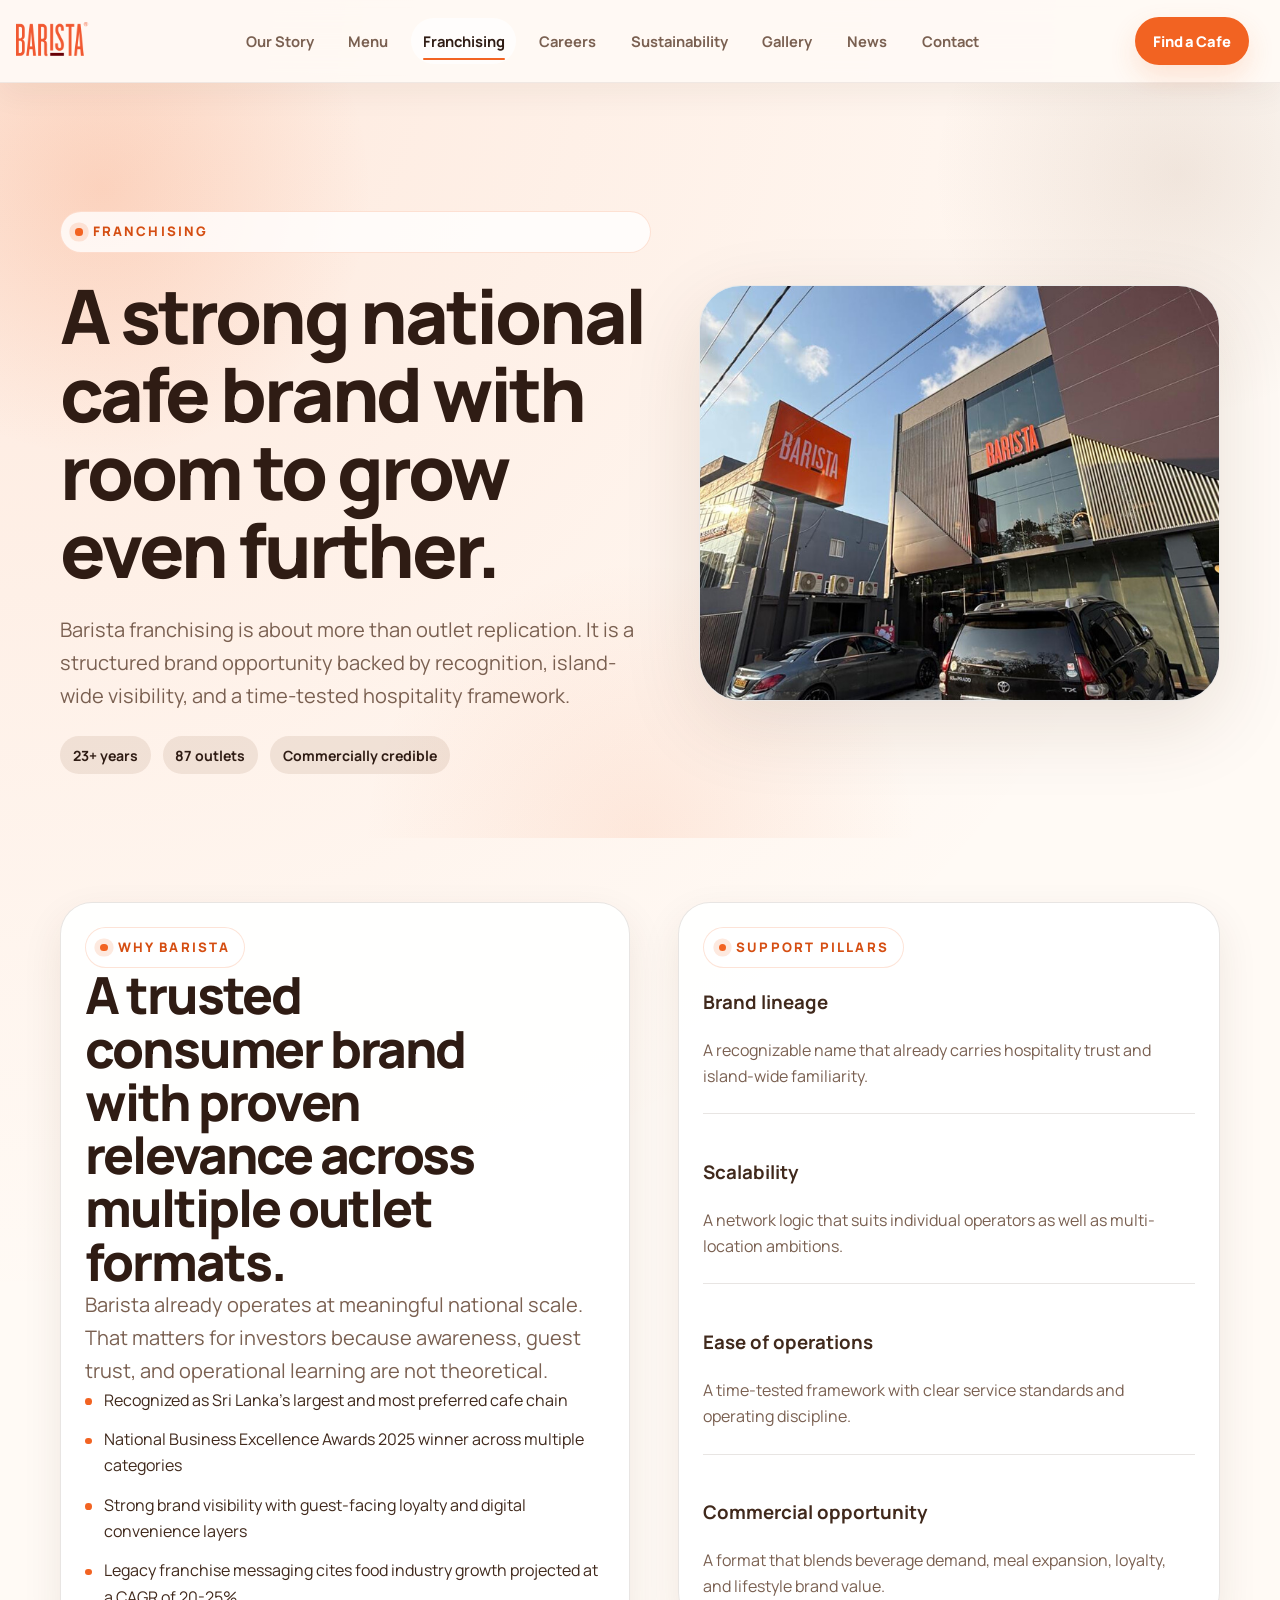
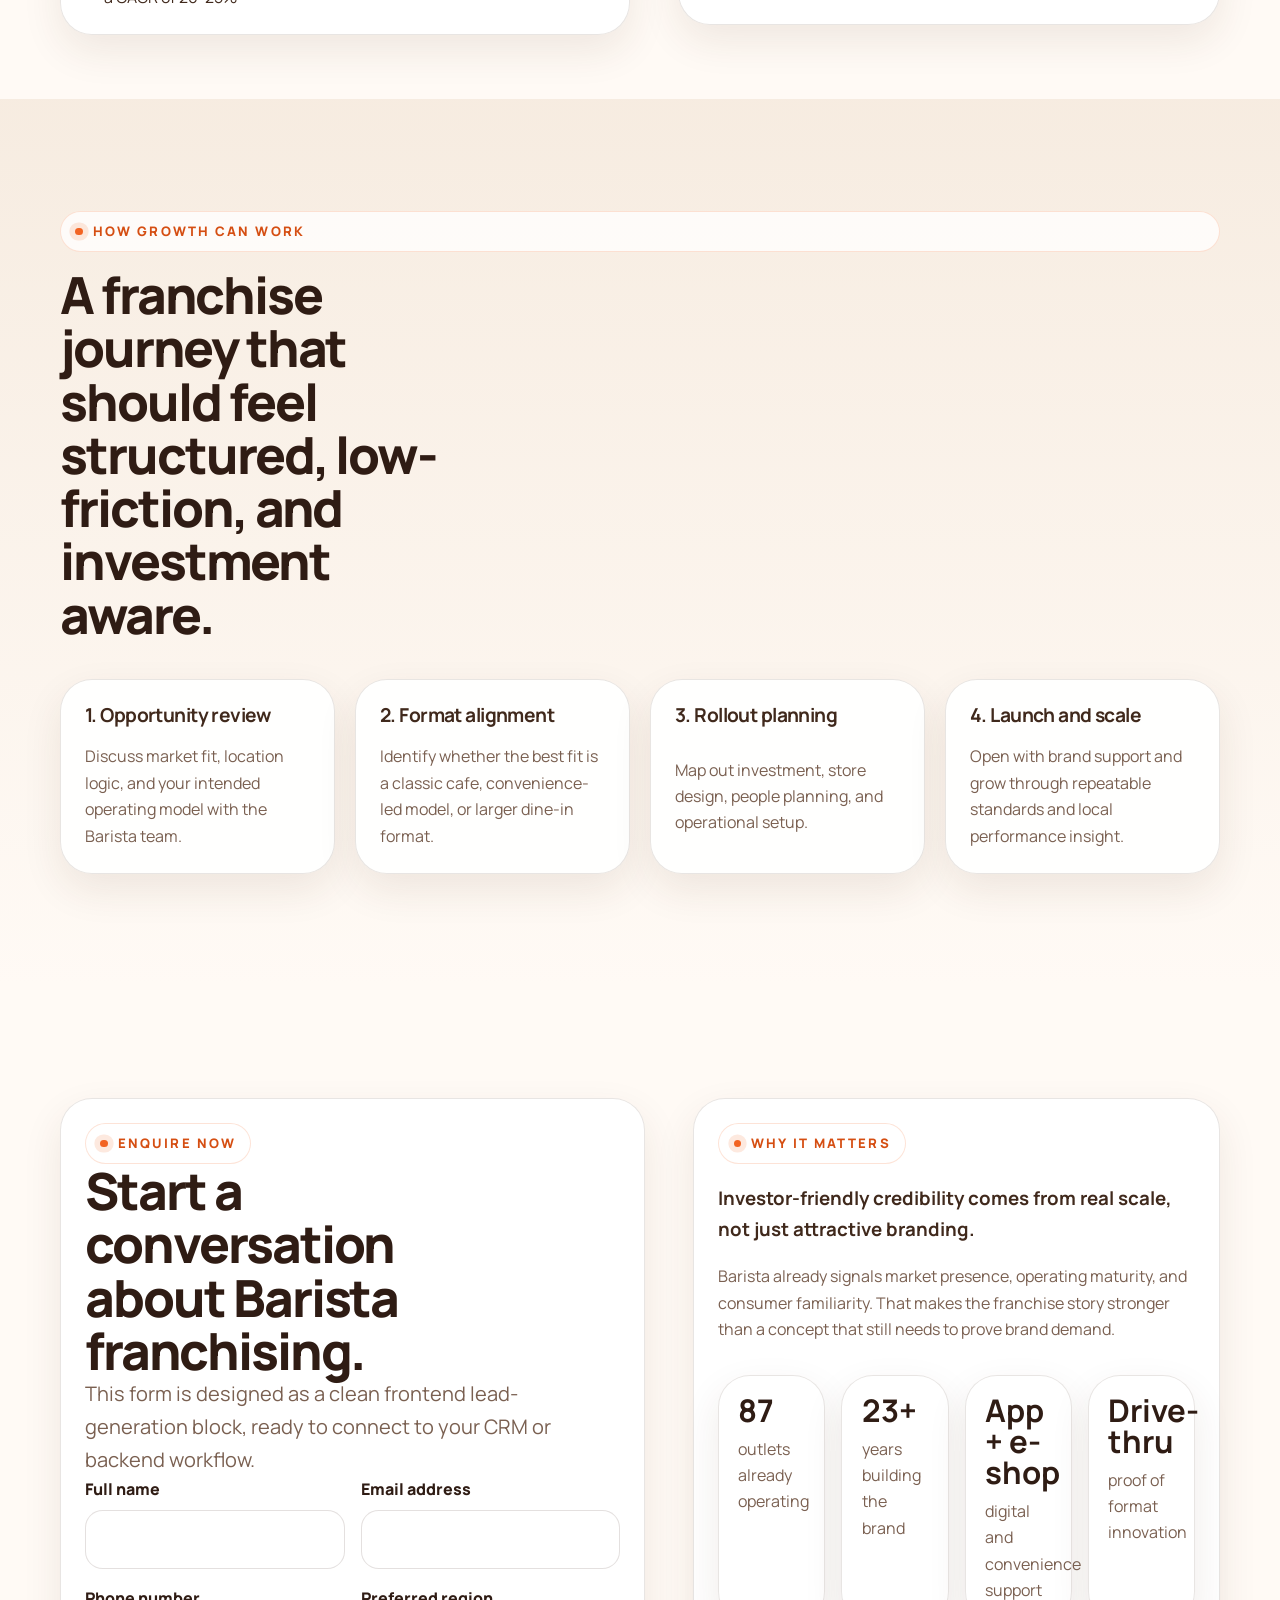
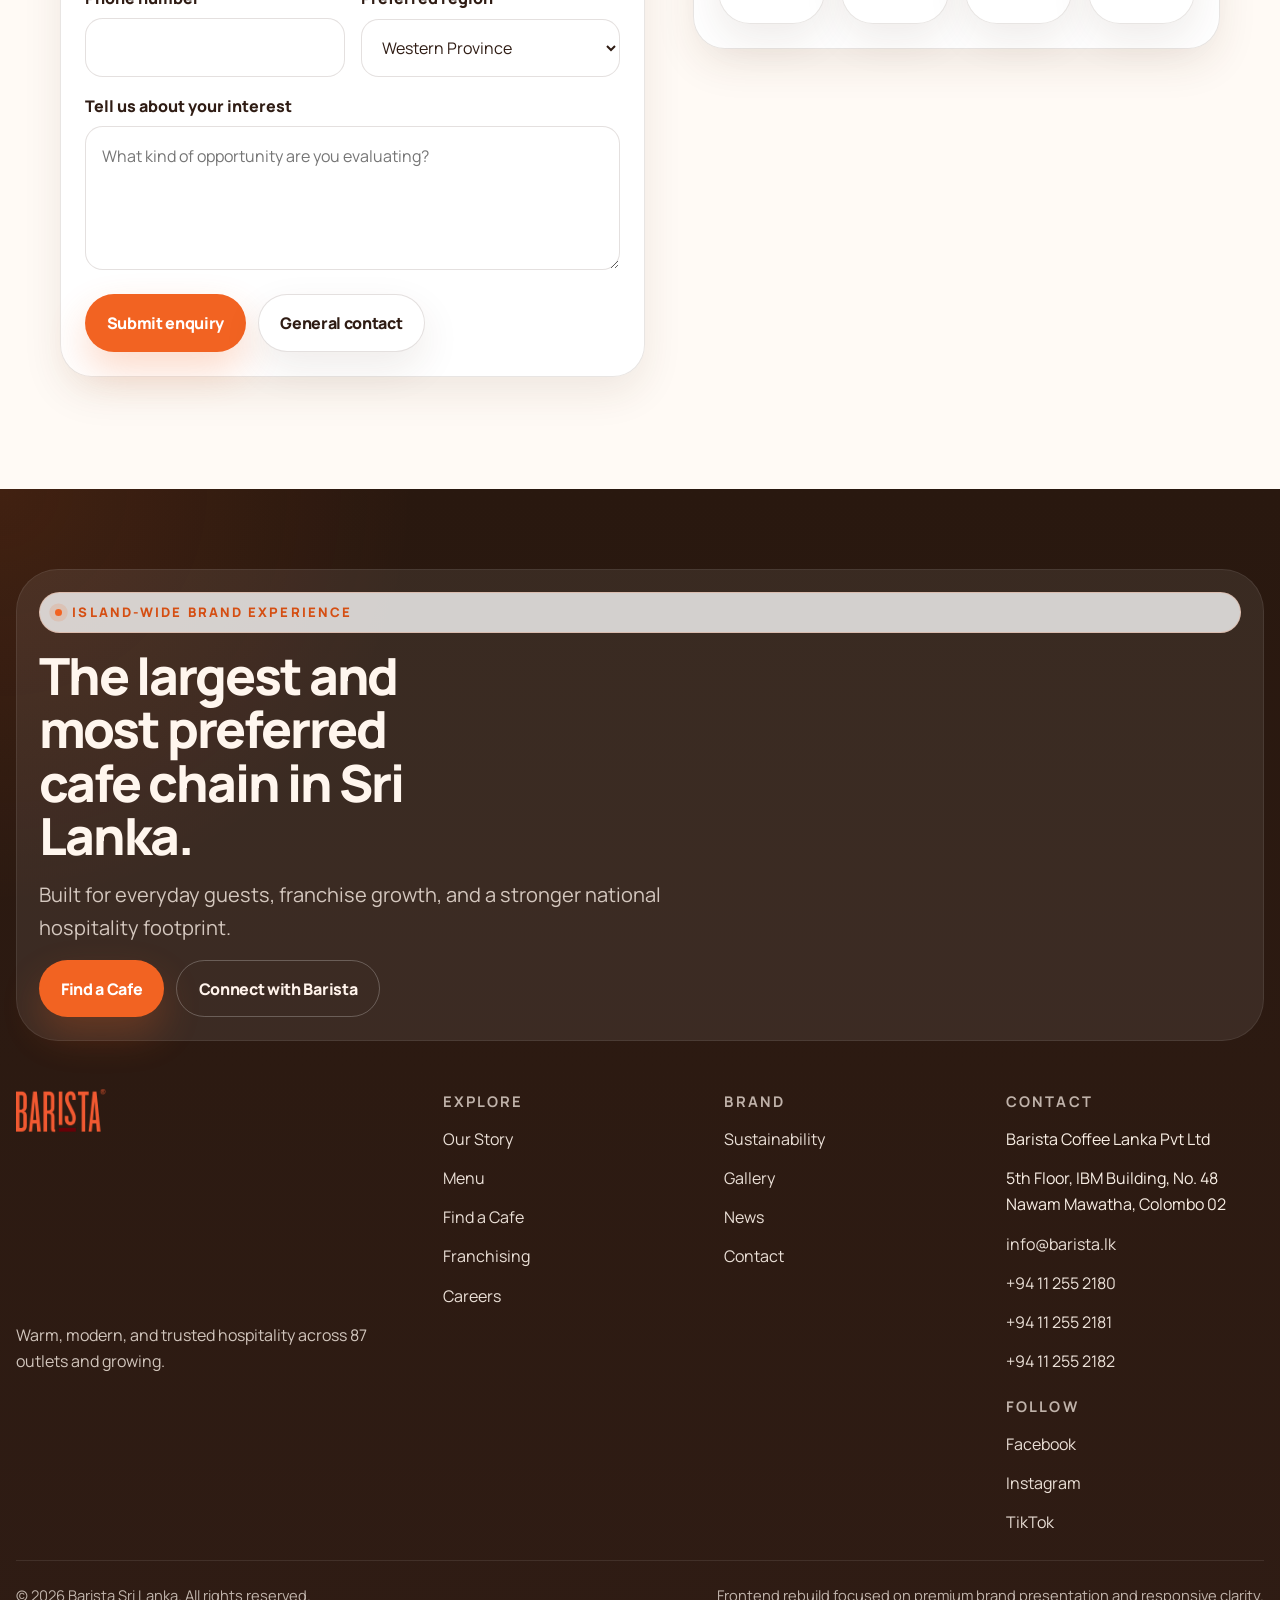
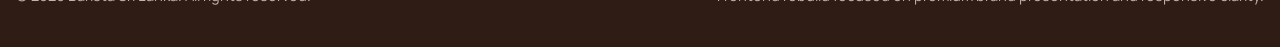
==== franchising.html @ 9b000ccd "Add rebuilt Barista site" ====
<!DOCTYPE html>
<html lang="en">
<head>
  <meta charset="UTF-8">
  <meta name="viewport" content="width=device-width, initial-scale=1.0">
  <title>Franchising | Barista Sri Lanka</title>
  <meta
    name="description"
    content="Explore Barista Sri Lanka franchising opportunities, including brand strength, scalability, operational support, and inquiry pathways."
  >
  <link rel="icon" href="assets/img/favicon.ico">
  <link rel="preconnect" href="https://fonts.googleapis.com">
  <link rel="preconnect" href="https://fonts.gstatic.com" crossorigin>
  <link
    href="https://fonts.googleapis.com/css2?family=Fraunces:wght@600;700&family=Manrope:wght@400;500;600;700;800&display=swap"
    rel="stylesheet"
  >
  <link rel="stylesheet" href="styles/main.css">
  <script src="scripts/main.js" defer></script>
</head>
<body class="page page--franchising">
  <site-header data-page="franchising"></site-header>

  <main>
    <section class="page-hero">
      <div class="container page-hero-grid">
        <div class="stack" data-reveal>
          <span class="eyebrow">Franchising</span>
          <h1 class="page-title">A strong national cafe brand with room to grow even further.</h1>
          <p class="lead page-summary">
            Barista franchising is about more than outlet replication. It is a structured brand opportunity backed by
            recognition, island-wide visibility, and a time-tested hospitality framework.
          </p>
          <div class="pill-row">
            <span class="tag">23+ years</span>
            <span class="tag">87 outlets</span>
            <span class="tag">Commercially credible</span>
          </div>
        </div>

        <div class="image-frame page-hero-art" data-reveal>
          <img src="assets/img/maharagama-dinner-1.jpg" alt="Barista Maharagama Diner exterior">
        </div>
      </div>
    </section>

    <section class="section section--tight">
      <div class="container franchise-hero-grid">
        <article class="card" data-reveal>
          <span class="eyebrow">Why Barista</span>
          <h2 class="section-title">A trusted consumer brand with proven relevance across multiple outlet formats.</h2>
          <p class="lead">
            Barista already operates at meaningful national scale. That matters for investors because awareness, guest trust,
            and operational learning are not theoretical.
          </p>
          <ul class="facts-list">
            <li>Recognized as Sri Lanka's largest and most preferred cafe chain</li>
            <li>National Business Excellence Awards 2025 winner across multiple categories</li>
            <li>Strong brand visibility with guest-facing loyalty and digital convenience layers</li>
            <li>Legacy franchise messaging cites food industry growth projected at a CAGR of 20-25%</li>
          </ul>
        </article>

        <article class="card hover-rise" data-reveal>
          <span class="eyebrow">Support pillars</span>
          <div class="stack">
            <div>
              <h3>Brand lineage</h3>
              <p class="muted">A recognizable name that already carries hospitality trust and island-wide familiarity.</p>
            </div>
            <div class="divider"></div>
            <div>
              <h3>Scalability</h3>
              <p class="muted">A network logic that suits individual operators as well as multi-location ambitions.</p>
            </div>
            <div class="divider"></div>
            <div>
              <h3>Ease of operations</h3>
              <p class="muted">A time-tested framework with clear service standards and operating discipline.</p>
            </div>
            <div class="divider"></div>
            <div>
              <h3>Commercial opportunity</h3>
              <p class="muted">A format that blends beverage demand, meal expansion, loyalty, and lifestyle brand value.</p>
            </div>
          </div>
        </article>
      </div>
    </section>

    <section class="section section--accent">
      <div class="container">
        <div class="section-header" data-reveal>
          <span class="eyebrow">How growth can work</span>
          <h2 class="section-title">A franchise journey that should feel structured, low-friction, and investment aware.</h2>
        </div>

        <div class="four-up">
          <article class="story-card hover-rise" data-reveal>
            <h3>1. Opportunity review</h3>
            <p class="muted">Discuss market fit, location logic, and your intended operating model with the Barista team.</p>
          </article>
          <article class="story-card hover-rise" data-reveal>
            <h3>2. Format alignment</h3>
            <p class="muted">Identify whether the best fit is a classic cafe, convenience-led model, or larger dine-in format.</p>
          </article>
          <article class="story-card hover-rise" data-reveal>
            <h3>3. Rollout planning</h3>
            <p class="muted">Map out investment, store design, people planning, and operational setup.</p>
          </article>
          <article class="story-card hover-rise" data-reveal>
            <h3>4. Launch and scale</h3>
            <p class="muted">Open with brand support and grow through repeatable standards and local performance insight.</p>
          </article>
        </div>
      </div>
    </section>

    <section class="section" id="enquire">
      <div class="container contact-grid">
        <article class="card" data-reveal>
          <span class="eyebrow">Enquire now</span>
          <h2 class="section-title">Start a conversation about Barista franchising.</h2>
          <p class="lead">
            This form is designed as a clean frontend lead-generation block, ready to connect to your CRM or backend workflow.
          </p>
          <form class="stack" data-demo-form data-success-message="Thanks. Your franchise enquiry has been captured in this prototype.">
            <div class="form-grid">
              <div class="field">
                <label for="franchise-name">Full name</label>
                <input id="franchise-name" name="name" type="text" required>
              </div>
              <div class="field">
                <label for="franchise-email">Email address</label>
                <input id="franchise-email" name="email" type="email" required>
              </div>
              <div class="field">
                <label for="franchise-phone">Phone number</label>
                <input id="franchise-phone" name="phone" type="tel" required>
              </div>
              <div class="field">
                <label for="franchise-region">Preferred region</label>
                <select id="franchise-region" name="region">
                  <option>Western Province</option>
                  <option>Central / Hill Country</option>
                  <option>Southern Province</option>
                  <option>North / Other Growth Area</option>
                </select>
              </div>
              <div class="field field--full">
                <label for="franchise-message">Tell us about your interest</label>
                <textarea id="franchise-message" name="message" placeholder="What kind of opportunity are you evaluating?"></textarea>
              </div>
            </div>
            <div class="button-row">
              <button class="button button--primary" type="submit">Submit enquiry</button>
              <a class="button button--secondary" href="contact.html">General contact</a>
            </div>
            <p class="form-status" hidden data-form-status></p>
          </form>
        </article>

        <article class="card hover-rise" data-reveal>
          <span class="eyebrow">Why it matters</span>
          <h3>Investor-friendly credibility comes from real scale, not just attractive branding.</h3>
          <p class="muted">
            Barista already signals market presence, operating maturity, and consumer familiarity. That makes the franchise
            story stronger than a concept that still needs to prove brand demand.
          </p>
          <div class="stats-grid">
            <div class="stat-card">
              <strong>87</strong>
              <span>outlets already operating</span>
            </div>
            <div class="stat-card">
              <strong>23+</strong>
              <span>years building the brand</span>
            </div>
            <div class="stat-card">
              <strong>App + e-shop</strong>
              <span>digital and convenience support</span>
            </div>
            <div class="stat-card">
              <strong>Drive-thru</strong>
              <span>proof of format innovation</span>
            </div>
          </div>
        </article>
      </div>
    </section>
  </main>

  <site-footer></site-footer>
</body>
</html>
---- styles/main.css ----
:root {
  --color-bg: #fffaf5;
  --color-bg-soft: #f8efe5;
  --color-bg-alt: #f3e6d8;
  --color-surface: rgba(255, 255, 255, 0.9);
  --color-surface-strong: #ffffff;
  --color-orange: #f26322;
  --color-orange-deep: #d54e12;
  --color-orange-soft: #ffe2d4;
  --color-brown: #8a5c3b;
  --color-brown-soft: #b69072;
  --color-espresso: #2f1c14;
  --color-espresso-soft: #4a3125;
  --color-text: #40291c;
  --color-muted: #7a6051;
  --color-line: rgba(64, 41, 28, 0.12);
  --color-line-strong: rgba(64, 41, 28, 0.2);
  --color-success: #3c7a54;
  --shadow-soft: 0 16px 40px rgba(73, 39, 18, 0.09);
  --shadow-card: 0 24px 80px rgba(73, 39, 18, 0.12);
  --shadow-hover: 0 26px 70px rgba(57, 28, 12, 0.18);
  --radius-sm: 12px;
  --radius-md: 20px;
  --radius-lg: 32px;
  --radius-xl: 42px;
  --space-1: 0.5rem;
  --space-2: 0.75rem;
  --space-3: 1rem;
  --space-4: 1.5rem;
  --space-5: 2rem;
  --space-6: 3rem;
  --space-7: 4rem;
  --space-8: 5rem;
  --space-9: 7rem;
  --space-10: 9rem;
  --container: min(1160px, calc(100% - 2rem));
  --container-wide: min(1280px, calc(100% - 2rem));
  --transition-base: 220ms ease;
  --transition-slow: 420ms ease;
  --font-sans: "Manrope", "Segoe UI", sans-serif;
  --font-display: "Fraunces", Georgia, serif;

  /* ── Manifesto palette ── */
  --paper: #f4ede1;
  --paper-cream: #fbf6ec;
  --paper-deep: #e6d8bf;
  --ink: #1a0f08;
  --ink-soft: #2a1d12;
  --smoke: #6b574a;
  --ember: #d4471f;
  --ember-deep: #a73717;
  --cardamom: #8b2820;
  --brass: #b08a4a;
  --brass-soft: #d9b87c;
  --ease-out-soft: cubic-bezier(0.2, 0.7, 0.2, 1);
  --font-mono: "JetBrains Mono", ui-monospace, "SF Mono", monospace;
}

*,
*::before,
*::after {
  box-sizing: border-box;
}

html {
  scroll-behavior: smooth;
}

body {
  margin: 0;
  font-family: var(--font-sans);
  background:
    radial-gradient(circle at top left, rgba(242, 99, 34, 0.12), transparent 26%),
    radial-gradient(circle at bottom right, rgba(138, 92, 59, 0.1), transparent 22%),
    var(--color-bg);
  color: var(--color-text);
  line-height: 1.65;
  text-rendering: optimizeLegibility;
  -webkit-font-smoothing: antialiased;
}

body.menu-open {
  overflow: hidden;
}

img,
picture,
video {
  display: block;
  max-width: 100%;
}

video {
  width: 100%;
}

button,
input,
select,
textarea {
  font: inherit;
}

a {
  color: inherit;
  text-decoration: none;
}

p,
ul,
ol,
figure {
  margin: 0;
}

ul,
ol {
  padding: 0;
}

site-header,
site-footer {
  display: block;
}

.container,
.container-wide {
  width: var(--container);
  margin-inline: auto;
}

.container-wide {
  width: var(--container-wide);
}

.section {
  padding: var(--space-9) 0;
}

.section--tight {
  padding: var(--space-7) 0;
}

.section--flush-top {
  padding-top: 0;
}

.section--accent {
  background: linear-gradient(180deg, rgba(243, 230, 216, 0.7), rgba(255, 250, 245, 0));
}

.section--dark {
  background: linear-gradient(135deg, #2b190f, #452b1f);
  color: #fbf4ed;
}

.stack {
  display: grid;
  gap: var(--space-4);
}

.split-grid {
  display: grid;
  gap: clamp(1.75rem, 4vw, 4rem);
  align-items: center;
  grid-template-columns: repeat(2, minmax(0, 1fr));
}

.three-up,
.four-up,
.auto-grid {
  display: grid;
  gap: 1.25rem;
}

.three-up {
  grid-template-columns: repeat(3, minmax(0, 1fr));
}

.four-up {
  grid-template-columns: repeat(4, minmax(0, 1fr));
}

.auto-grid {
  grid-template-columns: repeat(auto-fit, minmax(220px, 1fr));
}

.eyebrow {
  display: inline-flex;
  align-items: center;
  gap: 0.65rem;
  padding: 0.55rem 0.9rem;
  border: 1px solid rgba(242, 99, 34, 0.18);
  border-radius: 999px;
  background: rgba(255, 255, 255, 0.78);
  color: var(--color-orange-deep);
  font-size: 0.82rem;
  font-weight: 800;
  letter-spacing: 0.16em;
  text-transform: uppercase;
}

.eyebrow::before {
  content: "";
  width: 0.45rem;
  height: 0.45rem;
  border-radius: 50%;
  background: var(--color-orange);
  box-shadow: 0 0 0 0.35rem rgba(242, 99, 34, 0.14);
}

.display,
.section-title,
.page-title,
.hero-title {
  margin: 0;
  font-family: var(--font-sans);
  font-weight: 800;
  color: var(--color-espresso);
  line-height: 1.04;
  letter-spacing: -0.04em;
}

.hero-title {
  font-size: clamp(3.1rem, 8vw, 6.1rem);
  max-width: 11ch;
}

.page-title {
  font-size: clamp(2.8rem, 7vw, 4.7rem);
  max-width: 12ch;
}

.section-title {
  font-size: clamp(2rem, 4vw, 3.2rem);
  max-width: 12ch;
}

.display {
  font-size: clamp(2.3rem, 4.3vw, 3.7rem);
  max-width: 11ch;
}

.display--serif,
.page-title span,
.section-title span,
.hero-title span,
.accent-serf {
  font-family: var(--font-display);
  font-weight: 700;
}

.lead {
  font-size: clamp(1.05rem, 1.6vw, 1.25rem);
  color: var(--color-muted);
  max-width: 58ch;
}

.lead--light {
  color: rgba(255, 241, 233, 0.78);
}

.section-title--light {
  color: #fff6ee;
}

.muted {
  color: var(--color-muted);
}

.small {
  font-size: 0.92rem;
}

.pill-row,
.button-row,
.meta-row,
.tag-row {
  display: flex;
  flex-wrap: wrap;
  gap: 0.75rem;
}

.tag {
  display: inline-flex;
  align-items: center;
  gap: 0.45rem;
  padding: 0.45rem 0.8rem;
  border-radius: 999px;
  background: rgba(138, 92, 59, 0.12);
  color: var(--color-espresso);
  font-size: 0.88rem;
  font-weight: 700;
}

.tag--light {
  background: rgba(255, 255, 255, 0.16);
  color: #fff6ef;
}

.button {
  display: inline-flex;
  align-items: center;
  justify-content: center;
  gap: 0.65rem;
  min-height: 3.35rem;
  padding: 0.9rem 1.35rem;
  border: 0;
  border-radius: 999px;
  cursor: pointer;
  font-weight: 800;
  letter-spacing: -0.02em;
  transition:
    transform var(--transition-base),
    box-shadow var(--transition-base),
    background var(--transition-base),
    color var(--transition-base),
    border-color var(--transition-base);
}

.button:hover,
.button:focus-visible {
  transform: translateY(-2px);
}

.button:focus-visible,
.filter-chip:focus-visible,
.tabs__button:focus-visible,
.gallery-card__button:focus-visible,
.menu-toggle:focus-visible,
.dialog-close:focus-visible {
  outline: 3px solid rgba(242, 99, 34, 0.32);
  outline-offset: 2px;
}

.button--primary {
  background: var(--color-orange);
  color: #ffffff;
  box-shadow: 0 18px 38px rgba(242, 99, 34, 0.24);
}

.button--primary:hover,
.button--primary:focus-visible {
  background: var(--color-orange-deep);
  box-shadow: 0 22px 40px rgba(213, 78, 18, 0.24);
}

.button--secondary {
  background: #ffffff;
  color: var(--color-espresso);
  border: 1px solid rgba(64, 41, 28, 0.14);
  box-shadow: var(--shadow-soft);
}

.button--secondary:hover,
.button--secondary:focus-visible {
  border-color: rgba(64, 41, 28, 0.25);
}

.button--ghost {
  background: transparent;
  color: var(--color-espresso);
  border: 1px solid rgba(64, 41, 28, 0.16);
}

.button--ghost-light {
  color: #fff3eb;
  border: 1px solid rgba(255, 255, 255, 0.24);
}

.button--dark {
  background: #ffffff;
  color: var(--color-espresso);
}

.button__icon {
  width: 1.1rem;
  height: 1.1rem;
  border-radius: 50%;
  background: currentColor;
  opacity: 0.12;
}

.link-arrow {
  display: inline-flex;
  align-items: center;
  gap: 0.5rem;
  color: var(--color-orange-deep);
  font-weight: 800;
}

.link-arrow::after {
  content: "->";
  transition: transform var(--transition-base);
}

.link-arrow:hover::after,
.link-arrow:focus-visible::after {
  transform: translateX(0.2rem);
}

.card,
.surface,
.stat-card,
.feature-card,
.story-card,
.location-card,
.product-card,
.news-card,
.job-card,
.insight-card,
.info-card {
  position: relative;
  background: rgba(255, 255, 255, 0.92);
  border: 1px solid var(--color-line);
  border-radius: var(--radius-lg);
  box-shadow: var(--shadow-soft);
}

.card,
.surface,
.feature-card,
.story-card,
.location-card,
.product-card,
.news-card,
.job-card,
.insight-card,
.info-card {
  padding: 1.5rem;
}

.card--dark,
.surface--dark {
  background: rgba(52, 33, 23, 0.96);
  color: #fbf3eb;
  border-color: rgba(255, 255, 255, 0.12);
}

.card--soft {
  background: rgba(248, 239, 229, 0.8);
}

.hover-rise {
  transition:
    transform var(--transition-base),
    box-shadow var(--transition-base),
    border-color var(--transition-base);
}

.hover-rise:hover,
.hover-rise:focus-within {
  transform: translateY(-6px);
  box-shadow: var(--shadow-hover);
  border-color: rgba(242, 99, 34, 0.22);
}

.divider {
  height: 1px;
  background: var(--color-line);
}

.image-frame {
  position: relative;
  overflow: hidden;
  border-radius: var(--radius-xl);
  border: 1px solid rgba(64, 41, 28, 0.1);
  box-shadow: var(--shadow-card);
  background: #ffffff;
}

.image-frame img,
.image-frame video {
  width: 100%;
  height: 100%;
  object-fit: cover;
  transition: transform 700ms ease;
}

.image-frame:hover img,
.image-frame:hover video {
  transform: scale(1.03);
}

.media-badge {
  position: absolute;
  display: inline-grid;
  gap: 0.35rem;
  min-width: 10rem;
  padding: 1rem 1.1rem;
  border-radius: 1.4rem;
  background: rgba(255, 255, 255, 0.94);
  border: 1px solid rgba(64, 41, 28, 0.12);
  box-shadow: 0 18px 50px rgba(60, 37, 21, 0.16);
  backdrop-filter: blur(14px);
}

.media-badge strong {
  font-size: 1.4rem;
  line-height: 1;
}

.media-badge span {
  color: var(--color-muted);
  font-size: 0.9rem;
}

.section-header {
  display: grid;
  gap: 1rem;
  margin-bottom: clamp(2rem, 3vw, 3rem);
}

.section-header--split {
  display: flex;
  justify-content: space-between;
  align-items: end;
  gap: 1.5rem;
}

.header-shell {
  position: sticky;
  top: 0;
  z-index: 30;
  background: rgba(255, 250, 245, 0.9);
  backdrop-filter: blur(16px);
  border-bottom: 1px solid rgba(64, 41, 28, 0.08);
  box-shadow: 0 12px 30px rgba(60, 37, 21, 0.05);
}

.header-inner {
  width: var(--container-wide);
  margin-inline: auto;
  display: grid;
  align-items: center;
  grid-template-columns: auto minmax(0, 1fr) auto auto;
  gap: clamp(0.55rem, 1.2vw, 1.25rem);
  min-height: 5.15rem;
}

.brand-link {
  display: inline-flex;
  align-items: center;
  justify-self: start;
  flex: 0 0 auto;
  gap: 0;
}

.brand-link img {
  width: auto;
  height: clamp(2.4rem, 2.7vw, 2.85rem);
}

.brand-text {
  display: grid;
  gap: 0.1rem;
}

.brand-text strong {
  font-size: 0.92rem;
  letter-spacing: 0.05em;
  text-transform: uppercase;
}

.brand-text span {
  color: var(--color-muted);
  font-size: 0.8rem;
}

.nav-desktop ul,
.footer-link-list,
.social-list,
.article-meta,
.feature-list,
.timeline,
.facts-list,
.contact-list,
.mobile-link-list {
  list-style: none;
}

.nav-desktop ul {
  display: flex;
  align-items: center;
  justify-content: center;
  gap: clamp(0.15rem, 0.9vw, 0.8rem);
  flex-wrap: nowrap;
  min-width: 0;
}

.nav-desktop {
  min-width: 0;
}

.nav-desktop li {
  flex: 0 0 auto;
}

.nav-link {
  position: relative;
  display: inline-flex;
  align-items: center;
  min-height: 2.9rem;
  padding: 0.52rem 0.72rem;
  color: var(--color-muted);
  font-weight: 700;
  font-size: 0.92rem;
  line-height: 1;
  white-space: nowrap;
  text-wrap: nowrap;
  border-radius: 999px;
  transition: color var(--transition-base), background var(--transition-base);
}

.nav-link::after {
  content: "";
  position: absolute;
  left: 0.72rem;
  right: 0.72rem;
  bottom: 0.3rem;
  height: 2px;
  border-radius: 999px;
  background: var(--color-orange);
  transform: scaleX(0);
  transform-origin: center;
  transition: transform var(--transition-base);
}

.nav-link:hover,
.nav-link:focus-visible,
.nav-link[aria-current="page"] {
  color: var(--color-espresso);
  background: rgba(255, 255, 255, 0.72);
}

.nav-link:hover::after,
.nav-link:focus-visible::after,
.nav-link[aria-current="page"]::after {
  transform: scaleX(1);
}

.header-actions {
  display: flex;
  align-items: center;
  gap: 0.85rem;
  justify-self: end;
  flex: 0 0 auto;
}

.button--header-cta {
  min-height: 3rem;
  padding: 0.82rem 1.15rem;
  font-size: 0.92rem;
  line-height: 1;
  white-space: nowrap;
  box-shadow: 0 12px 28px rgba(242, 99, 34, 0.16);
}

.menu-toggle {
  display: none;
  width: 3rem;
  height: 3rem;
  border-radius: 50%;
  border: 1px solid var(--color-line);
  background: rgba(255, 255, 255, 0.82);
  align-items: center;
  justify-content: center;
  cursor: pointer;
}

.menu-toggle span,
.menu-toggle::before,
.menu-toggle::after {
  content: "";
  position: absolute;
  width: 1.15rem;
  height: 2px;
  border-radius: 999px;
  background: var(--color-espresso);
  transition: transform var(--transition-base), opacity var(--transition-base);
}

.menu-toggle span {
  position: relative;
}

.menu-toggle::before {
  transform: translateY(-0.38rem);
}

.menu-toggle::after {
  transform: translateY(0.38rem);
}

.mobile-menu {
  position: fixed;
  inset: 0;
  z-index: 35;
  opacity: 0;
  visibility: hidden;
  transition: opacity var(--transition-base), visibility var(--transition-base);
}

.mobile-menu.is-open {
  opacity: 1;
  visibility: visible;
}

.mobile-menu__backdrop {
  position: absolute;
  inset: 0;
  background: rgba(38, 23, 15, 0.45);
  backdrop-filter: blur(12px);
}

.mobile-menu__panel {
  position: absolute;
  top: 0;
  right: 0;
  display: grid;
  gap: 1.5rem;
  width: min(23rem, 100%);
  height: 100%;
  padding: 1.25rem;
  background: linear-gradient(180deg, #fff7f1, #f4e5d8);
  box-shadow: -20px 0 50px rgba(32, 17, 11, 0.14);
  transform: translateX(100%);
  transition: transform var(--transition-slow);
}

.mobile-menu.is-open .mobile-menu__panel {
  transform: translateX(0);
}

.mobile-menu__top {
  display: flex;
  justify-content: space-between;
  align-items: center;
}

.mobile-menu__close {
  width: 2.75rem;
  height: 2.75rem;
  border-radius: 50%;
  border: 1px solid var(--color-line);
  background: #fff;
  cursor: pointer;
}

.mobile-link-list {
  display: grid;
  gap: 0.35rem;
}

.mobile-link {
  display: flex;
  justify-content: space-between;
  align-items: center;
  padding: 1rem 1.1rem;
  border-radius: 1.25rem;
  background: rgba(255, 255, 255, 0.76);
  border: 1px solid rgba(64, 41, 28, 0.08);
  font-weight: 800;
}

.mobile-link span:first-child {
  white-space: nowrap;
}

.mobile-link span:last-child {
  color: var(--color-orange-deep);
}

.mobile-menu__footer {
  margin-top: auto;
  display: grid;
  gap: 1rem;
  padding: 1.15rem;
  border-radius: 1.6rem;
  background: rgba(47, 28, 20, 0.95);
  color: #fef6ee;
}

.hero {
  position: relative;
  overflow: hidden;
  padding: calc(var(--space-10) + 1rem) 0 var(--space-9);
}

.hero::before,
.page-hero::before {
  content: "";
  position: absolute;
  inset: 0;
  pointer-events: none;
  background:
    radial-gradient(circle at 8% 14%, rgba(242, 99, 34, 0.18), transparent 20%),
    radial-gradient(circle at 92% 12%, rgba(138, 92, 59, 0.12), transparent 18%),
    radial-gradient(circle at 50% 100%, rgba(242, 99, 34, 0.1), transparent 28%);
}

.hero-grid {
  position: relative;
  z-index: 1;
  display: grid;
  gap: clamp(2.2rem, 5vw, 4.75rem);
  align-items: center;
  grid-template-columns: minmax(0, 1.05fr) minmax(0, 0.95fr);
}

.hero-copy {
  display: grid;
  gap: 1.5rem;
}

.hero-actions {
  display: flex;
  flex-wrap: wrap;
  gap: 0.85rem;
}

.hero-metrics {
  display: grid;
  gap: 0.9rem;
  grid-template-columns: repeat(3, minmax(0, 1fr));
}

.hero-metric {
  padding: 1rem 1.1rem;
  border-radius: 1.35rem;
  background: rgba(255, 255, 255, 0.76);
  border: 1px solid rgba(64, 41, 28, 0.08);
  box-shadow: var(--shadow-soft);
}

.hero-metric strong {
  display: block;
  font-size: 1.45rem;
  line-height: 1.05;
  color: var(--color-espresso);
}

.hero-metric span {
  color: var(--color-muted);
  font-size: 0.9rem;
}

.hero-visual {
  position: relative;
  display: grid;
  gap: 1rem;
}

.hero-visual__main {
  aspect-ratio: 5 / 6;
  min-height: 28rem;
}

.hero-visual__main--video {
  overflow: hidden;
  background: #1c110d;
}

.hero-video {
  position: absolute;
  inset: 0;
  width: 100%;
  height: 100%;
  object-fit: cover;
}

.hero-video__overlay {
  position: absolute;
  inset: 0;
  background:
    linear-gradient(180deg, rgba(24, 14, 10, 0.08), rgba(24, 14, 10, 0.24) 42%, rgba(24, 14, 10, 0.62)),
    radial-gradient(circle at top left, rgba(242, 99, 34, 0.16), transparent 28%);
  pointer-events: none;
}

.hero-video__meta {
  position: absolute;
  left: 1rem;
  right: 7.6rem;
  bottom: 1rem;
  z-index: 1;
  display: grid;
  gap: 0.55rem;
  padding: 1rem 1.05rem;
  border-radius: 1.4rem;
  background: rgba(47, 28, 20, 0.6);
  border: 1px solid rgba(255, 255, 255, 0.12);
  backdrop-filter: blur(10px);
  color: #fff3ea;
}

.hero-video__meta strong {
  font-size: 1.15rem;
  line-height: 1.1;
}

.hero-video__meta span:last-child {
  max-width: 26ch;
  color: rgba(255, 241, 233, 0.78);
  font-size: 0.92rem;
}

.hero-visual__grid {
  display: grid;
  gap: 1rem;
  grid-template-columns: minmax(0, 1.2fr) minmax(12rem, 0.8fr);
}

.hero-visual__secondary {
  aspect-ratio: 1 / 1.18;
}

.hero-visual__card {
  display: grid;
  gap: 0.8rem;
  align-content: space-between;
  min-height: 100%;
  padding: 1.25rem;
  border-radius: var(--radius-xl);
  background: linear-gradient(180deg, rgba(47, 28, 20, 0.96), rgba(78, 49, 35, 0.98));
  color: #fff1e7;
  box-shadow: var(--shadow-card);
}

.hero-visual__card strong {
  font-size: 1.4rem;
  line-height: 1.1;
}

.hero-play {
  position: absolute;
  top: 1rem;
  right: 1rem;
  display: inline-flex;
  align-items: center;
  gap: 0.75rem;
  padding: 0.8rem 1rem;
  border-radius: 999px;
  background: rgba(255, 255, 255, 0.94);
  border: 1px solid rgba(64, 41, 28, 0.08);
  box-shadow: var(--shadow-soft);
  color: var(--color-espresso);
  cursor: pointer;
  z-index: 2;
}

.hero-play__icon {
  display: inline-grid;
  place-items: center;
  width: 2rem;
  height: 2rem;
  border-radius: 50%;
  background: var(--color-orange);
  color: #ffffff;
  font-size: 0;
}

.hero-play__icon::before {
  content: "";
  width: 0;
  height: 0;
  margin-left: 0.08rem;
  border-top: 0.32rem solid transparent;
  border-bottom: 0.32rem solid transparent;
  border-left: 0.46rem solid currentColor;
}

.hero-badge--top {
  top: 1rem;
  left: -1rem;
}

.hero-badge--bottom {
  bottom: -1.4rem;
  left: -1rem;
}

.intro-grid {
  display: grid;
  gap: clamp(1.75rem, 4vw, 4rem);
  grid-template-columns: minmax(0, 1.15fr) minmax(0, 0.85fr);
  align-items: start;
}

.stats-grid {
  display: grid;
  gap: 1rem;
  grid-template-columns: repeat(4, minmax(0, 1fr));
  margin-top: 2rem;
}

.stat-card {
  padding: 1.2rem;
}

.stat-card strong {
  display: block;
  font-size: 1.95rem;
  line-height: 1;
  color: var(--color-espresso);
}

.stat-card span {
  display: block;
  margin-top: 0.6rem;
  color: var(--color-muted);
}

.award-card {
  overflow: hidden;
  padding: 0;
}

.award-card__content {
  display: grid;
  gap: 1rem;
  padding: 1.5rem;
}

.award-card__image {
  aspect-ratio: 4 / 3;
}

.award-list {
  display: grid;
  gap: 0.75rem;
}

.award-list li {
  padding-left: 1.2rem;
  position: relative;
  color: var(--color-muted);
}

.award-list li::before {
  content: "";
  position: absolute;
  left: 0;
  top: 0.72rem;
  width: 0.45rem;
  height: 0.45rem;
  border-radius: 50%;
  background: var(--color-orange);
}

.feature-grid {
  display: grid;
  gap: 1.15rem;
  grid-template-columns: repeat(4, minmax(0, 1fr));
}

.feature-card {
  display: grid;
  gap: 1rem;
}

.feature-card img {
  width: 3rem;
  height: 3rem;
  object-fit: contain;
}

.feature-card h3,
.story-card h3,
.product-card h3,
.location-card h3,
.job-card h3,
.news-card h3,
.insight-card h3,
.info-card h3 {
  margin: 0;
  font-size: 1.2rem;
  line-height: 1.2;
  letter-spacing: -0.03em;
}

.locations-preview {
  display: grid;
  gap: clamp(1.8rem, 4vw, 4rem);
  align-items: center;
  grid-template-columns: minmax(0, 1fr) minmax(18rem, 0.9fr);
}

.region-grid {
  display: grid;
  gap: 0.9rem;
  grid-template-columns: repeat(2, minmax(0, 1fr));
}

.region-card {
  display: grid;
  gap: 0.3rem;
  padding: 1rem 1.1rem;
  border-radius: 1.2rem;
  background: rgba(255, 255, 255, 0.92);
  border: 1px solid rgba(64, 41, 28, 0.08);
}

.region-card strong {
  font-size: 1.3rem;
  line-height: 1;
}

.map-frame {
  overflow: hidden;
  padding: 1rem;
  border-radius: var(--radius-xl);
  background:
    radial-gradient(circle at top, rgba(242, 99, 34, 0.14), transparent 36%),
    rgba(255, 255, 255, 0.82);
  border: 1px solid rgba(64, 41, 28, 0.1);
  box-shadow: var(--shadow-card);
}

.map-frame img {
  width: 100%;
  border-radius: calc(var(--radius-xl) - 1rem);
}

.menu-preview-grid {
  display: grid;
  gap: clamp(1.5rem, 4vw, 3rem);
  align-items: stretch;
  grid-template-columns: minmax(0, 0.95fr) minmax(0, 1.05fr);
}

.menu-highlight {
  min-height: 100%;
}

.menu-highlight .image-frame {
  aspect-ratio: 4 / 5;
}

.menu-highlight__panel {
  position: absolute;
  left: 1rem;
  right: 1rem;
  bottom: 1rem;
  display: grid;
  gap: 0.65rem;
  padding: 1rem 1.05rem;
  border-radius: 1.45rem;
  background: rgba(255, 255, 255, 0.92);
  border: 1px solid rgba(64, 41, 28, 0.08);
  backdrop-filter: blur(12px);
}

.menu-categories {
  display: grid;
  gap: 1rem;
  grid-template-columns: repeat(2, minmax(0, 1fr));
}

.product-card {
  display: grid;
  gap: 1rem;
}

.product-card__meta {
  display: flex;
  justify-content: space-between;
  gap: 1rem;
  color: var(--color-muted);
  font-size: 0.9rem;
}

.loyalty-panel {
  position: relative;
  overflow: hidden;
  display: grid;
  gap: clamp(1.6rem, 4vw, 4rem);
  align-items: center;
  grid-template-columns: minmax(14rem, 0.65fr) minmax(0, 1fr);
  padding: clamp(1.4rem, 4vw, 3rem);
  border-radius: var(--radius-xl);
  background:
    radial-gradient(circle at top right, rgba(242, 99, 34, 0.25), transparent 22%),
    linear-gradient(135deg, #2a190f, #4a2c20);
  color: #fff3ea;
  box-shadow: var(--shadow-card);
}

.loyalty-panel::after {
  content: "";
  position: absolute;
  width: 18rem;
  height: 18rem;
  right: -7rem;
  bottom: -8rem;
  border-radius: 50%;
  background: rgba(242, 99, 34, 0.18);
  filter: blur(4px);
}

.loyalty-art {
  position: relative;
  z-index: 1;
}

.loyalty-art img {
  width: min(16rem, 100%);
  margin-inline: auto;
  filter: drop-shadow(0 24px 45px rgba(0, 0, 0, 0.25));
}

.loyalty-copy {
  position: relative;
  z-index: 1;
  display: grid;
  gap: 1rem;
}

.benefit-list {
  display: grid;
  gap: 0.75rem;
}

.benefit-list li {
  position: relative;
  padding-left: 1.5rem;
}

.benefit-list li::before {
  content: "";
  position: absolute;
  top: 0.52rem;
  left: 0;
  width: 0.68rem;
  height: 0.68rem;
  border-radius: 50%;
  background: var(--color-orange);
  box-shadow: 0 0 0 0.3rem rgba(242, 99, 34, 0.12);
}

.franchise-section {
  display: grid;
  gap: 2rem;
}

.franchise-hero-grid,
.franchise-process,
.story-grid,
.contact-grid,
.news-layout,
.page-hero-grid,
.content-sidebar,
.insight-layout {
  display: grid;
  gap: clamp(1.5rem, 4vw, 3rem);
}

.franchise-hero-grid {
  grid-template-columns: minmax(0, 1fr) minmax(20rem, 0.95fr);
  align-items: start;
}

.franchise-support-grid {
  display: grid;
  gap: 1rem;
  grid-template-columns: repeat(4, minmax(0, 1fr));
}

.support-card {
  display: grid;
  gap: 0.8rem;
  padding: 1.3rem;
  border-radius: 1.6rem;
  background: rgba(255, 255, 255, 0.92);
  border: 1px solid rgba(64, 41, 28, 0.08);
}

.support-card__icon {
  display: inline-grid;
  place-items: center;
  width: 3rem;
  height: 3rem;
  border-radius: 1rem;
  background: rgba(242, 99, 34, 0.12);
  color: var(--color-orange-deep);
  font-size: 1.2rem;
  font-weight: 900;
}

.news-layout {
  grid-template-columns: minmax(0, 1.1fr) minmax(20rem, 0.9fr);
}

.news-feature {
  overflow: hidden;
  padding: 0;
}

.news-feature__image {
  aspect-ratio: 16 / 10;
}

.news-feature__content {
  display: grid;
  gap: 1rem;
  padding: 1.5rem;
}

.news-list {
  display: grid;
  gap: 1rem;
}

.news-card {
  display: grid;
  gap: 1rem;
}

.news-card__image {
  overflow: hidden;
  border-radius: calc(var(--radius-lg) - 0.4rem);
  aspect-ratio: 16 / 10;
}

.news-card__image img {
  width: 100%;
  height: 100%;
  object-fit: cover;
}

.article-meta,
.footer-link-list,
.social-list,
.timeline,
.facts-list,
.contact-list,
.news-archive {
  display: grid;
  gap: 0.8rem;
}

.article-meta {
  grid-template-columns: repeat(auto-fit, minmax(9rem, max-content));
  color: var(--color-muted);
  font-size: 0.9rem;
}

.gallery-preview {
  display: grid;
  gap: 1rem;
  grid-template-columns: 1.1fr 0.9fr 0.9fr;
}

.gallery-column {
  display: grid;
  gap: 1rem;
}

.gallery-card__button {
  position: relative;
  overflow: hidden;
  width: 100%;
  padding: 0;
  border: 0;
  border-radius: var(--radius-lg);
  background: transparent;
  cursor: pointer;
  box-shadow: var(--shadow-soft);
}

.gallery-card__button img {
  width: 100%;
  height: 100%;
  object-fit: cover;
  transition: transform 700ms ease;
}

.gallery-card__button:hover img,
.gallery-card__button:focus-visible img {
  transform: scale(1.04);
}

.gallery-card__button::after {
  content: attr(data-caption);
  position: absolute;
  left: 1rem;
  right: 1rem;
  bottom: 1rem;
  padding: 0.85rem 0.95rem;
  border-radius: 1rem;
  background: rgba(255, 255, 255, 0.9);
  border: 1px solid rgba(64, 41, 28, 0.08);
  color: var(--color-espresso);
  font-weight: 700;
  opacity: 0;
  transform: translateY(0.65rem);
  transition: opacity var(--transition-base), transform var(--transition-base);
}

.gallery-card__button:hover::after,
.gallery-card__button:focus-visible::after {
  opacity: 1;
  transform: translateY(0);
}

.gallery-location-list {
  display: grid;
  gap: 1.5rem;
}

.gallery-location {
  display: grid;
  gap: 1.35rem;
  padding: 1.4rem;
  border-radius: var(--radius-xl);
  background: rgba(255, 255, 255, 0.9);
  border: 1px solid rgba(64, 41, 28, 0.1);
  box-shadow: var(--shadow-soft);
}

.gallery-location__header {
  display: flex;
  justify-content: space-between;
  align-items: flex-start;
  gap: 1.5rem;
}

.gallery-location__title {
  display: grid;
  gap: 0.65rem;
}

.gallery-location__summary {
  max-width: 32ch;
}

.gallery-location__grid {
  display: grid;
  gap: 1rem;
  grid-template-columns: minmax(0, 1.2fr) minmax(0, 0.9fr) minmax(0, 0.9fr);
  grid-auto-rows: minmax(14rem, 1fr);
}

.gallery-location__grid .gallery-card__button {
  height: 100%;
}

.gallery-card__button--feature {
  grid-row: span 2;
}

.gallery-card__button--feature img {
  object-position: center;
}

.footer-shell {
  padding: var(--space-8) 0 2.5rem;
  background:
    radial-gradient(circle at top left, rgba(242, 99, 34, 0.12), transparent 24%),
    linear-gradient(180deg, #29180f, #2f1c14);
  color: #f9efe5;
}

.footer-shell .section-title {
  color: #fff6ee;
}

.footer-shell .container-wide {
  display: grid;
  gap: 1.5rem;
}

.footer-cta {
  display: grid;
  gap: 1rem;
  padding: 1.4rem;
  border-radius: var(--radius-xl);
  background: rgba(255, 255, 255, 0.08);
  border: 1px solid rgba(255, 255, 255, 0.08);
}

.footer-cta__lead {
  max-width: 54ch;
  color: rgba(255, 243, 235, 0.78);
}

.footer-main {
  display: grid;
  gap: 1.5rem;
  grid-template-columns: minmax(0, 1.25fr) repeat(3, minmax(0, 0.8fr));
  padding-top: 1.5rem;
}

.footer-copy {
  color: rgba(255, 245, 236, 0.78);
}

.footer-social-block {
  margin-top: 1.2rem;
}

.footer-brand img {
  height: 3rem;
  width: auto;
}

.footer-heading {
  margin: 0 0 0.8rem;
  font-size: 0.92rem;
  text-transform: uppercase;
  letter-spacing: 0.14em;
  color: rgba(255, 243, 235, 0.7);
}

.footer-link-list a,
.contact-list a,
.social-list a {
  color: rgba(255, 245, 236, 0.9);
  transition: color var(--transition-base);
}

.footer-link-list a:hover,
.footer-link-list a:focus-visible,
.contact-list a:hover,
.contact-list a:focus-visible,
.social-list a:hover,
.social-list a:focus-visible {
  color: #ffffff;
}

.footer-bottom {
  display: flex;
  justify-content: space-between;
  gap: 1rem;
  padding-top: 1.4rem;
  border-top: 1px solid rgba(255, 255, 255, 0.09);
  color: rgba(255, 245, 236, 0.7);
  font-size: 0.92rem;
}

.page-hero {
  position: relative;
  overflow: hidden;
  padding: calc(var(--space-10) - 1rem) 0 var(--space-7);
}

.page-hero-grid {
  position: relative;
  z-index: 1;
  align-items: center;
  grid-template-columns: minmax(0, 1fr) minmax(18rem, 0.88fr);
}

.page-hero-art {
  min-height: 22rem;
  aspect-ratio: 5 / 4;
}

.page-summary {
  max-width: 62ch;
}

.story-grid {
  grid-template-columns: minmax(0, 0.95fr) minmax(0, 1.05fr);
  align-items: start;
}

.story-card {
  display: grid;
  gap: 1rem;
}

.story-card--image {
  padding: 0;
  overflow: hidden;
}

.story-card--image img {
  width: 100%;
  height: 100%;
  object-fit: cover;
}

.timeline {
  position: relative;
  gap: 1rem;
}

.timeline::before {
  content: "";
  position: absolute;
  left: 0.52rem;
  top: 0.2rem;
  bottom: 0.2rem;
  width: 2px;
  background: rgba(242, 99, 34, 0.22);
}

.timeline li {
  position: relative;
  padding-left: 2.2rem;
}

.timeline li::before {
  content: "";
  position: absolute;
  left: 0;
  top: 0.35rem;
  width: 1rem;
  height: 1rem;
  border-radius: 50%;
  background: #ffffff;
  border: 2px solid var(--color-orange);
  box-shadow: 0 0 0 0.3rem rgba(242, 99, 34, 0.12);
}

.timeline strong {
  display: block;
  margin-bottom: 0.35rem;
}

.facts-grid {
  display: grid;
  gap: 1rem;
  grid-template-columns: repeat(3, minmax(0, 1fr));
}

.facts-list li {
  position: relative;
  padding-left: 1.2rem;
}

.facts-list li::before {
  content: "";
  position: absolute;
  left: 0;
  top: 0.72rem;
  width: 0.42rem;
  height: 0.42rem;
  border-radius: 50%;
  background: var(--color-orange);
}

.tabs {
  display: grid;
  gap: 1.5rem;
}

.tabs__controls {
  display: flex;
  flex-wrap: wrap;
  gap: 0.75rem;
}

.tabs__button,
.filter-chip {
  display: inline-flex;
  align-items: center;
  justify-content: center;
  min-height: 2.9rem;
  padding: 0.65rem 1rem;
  border-radius: 999px;
  border: 1px solid rgba(64, 41, 28, 0.14);
  background: rgba(255, 255, 255, 0.78);
  color: var(--color-muted);
  cursor: pointer;
  font-weight: 800;
  transition:
    background var(--transition-base),
    color var(--transition-base),
    border-color var(--transition-base),
    transform var(--transition-base);
}

.tabs__button:hover,
.tabs__button.is-active,
.filter-chip:hover,
.filter-chip.is-active {
  background: var(--color-orange);
  color: #ffffff;
  border-color: var(--color-orange);
}

.tabs__button[aria-selected="true"] {
  background: var(--color-orange);
  color: #ffffff;
  border-color: var(--color-orange);
}

.tabs__panel {
  display: none;
}

.tabs__panel.is-active {
  display: block;
}

.menu-grid,
.jobs-grid,
.insight-grid,
.news-archive,
.location-directory__grid,
.gallery-grid {
  display: grid;
  gap: 1rem;
}

.menu-grid {
  grid-template-columns: repeat(3, minmax(0, 1fr));
}

.location-toolbar {
  display: grid;
  gap: 1rem;
}

.search-input,
.field input,
.field textarea,
.field select {
  width: 100%;
  min-height: 3.4rem;
  padding: 0.95rem 1rem;
  border-radius: 1.1rem;
  border: 1px solid rgba(64, 41, 28, 0.14);
  background: rgba(255, 255, 255, 0.88);
  color: var(--color-espresso);
  transition: border-color var(--transition-base), box-shadow var(--transition-base);
}

.search-input:focus,
.field input:focus,
.field textarea:focus,
.field select:focus {
  border-color: rgba(242, 99, 34, 0.34);
  box-shadow: 0 0 0 4px rgba(242, 99, 34, 0.12);
  outline: 0;
}

.field textarea {
  min-height: 9rem;
  resize: vertical;
}

.location-directory__grid {
  grid-template-columns: repeat(3, minmax(0, 1fr));
}

.location-card {
  display: grid;
  gap: 0.8rem;
}

.location-card__count {
  display: inline-flex;
  align-items: center;
  width: max-content;
  padding: 0.4rem 0.75rem;
  border-radius: 999px;
  background: rgba(242, 99, 34, 0.12);
  color: var(--color-orange-deep);
  font-weight: 800;
  font-size: 0.88rem;
}

.location-card.is-hidden {
  display: none;
}

.directory-empty {
  display: none;
  padding: 1rem 1.2rem;
  border-radius: 1.2rem;
  background: rgba(255, 255, 255, 0.78);
  border: 1px dashed rgba(64, 41, 28, 0.16);
  color: var(--color-muted);
}

.directory-empty.is-visible {
  display: block;
}

.contact-grid {
  grid-template-columns: minmax(0, 1fr) minmax(20rem, 0.9fr);
  align-items: start;
}

.contact-list li,
.footer-link-list li,
.social-list li {
  color: inherit;
}

.form-grid {
  display: grid;
  gap: 1rem;
  grid-template-columns: repeat(2, minmax(0, 1fr));
}

.form-grid .field--full {
  grid-column: 1 / -1;
}

.field {
  display: grid;
  gap: 0.45rem;
}

.field label {
  font-weight: 800;
  color: var(--color-espresso);
}

.form-status {
  color: var(--color-success);
  font-weight: 700;
}

.info-card {
  display: grid;
  gap: 0.9rem;
}

.jobs-grid {
  grid-template-columns: repeat(4, minmax(0, 1fr));
}

.job-card {
  display: grid;
  gap: 0.75rem;
}

.job-card__meta {
  color: var(--color-muted);
  font-size: 0.92rem;
}

.insight-grid {
  grid-template-columns: repeat(3, minmax(0, 1fr));
}

.insight-card {
  display: grid;
  gap: 0.9rem;
}

.quote-card {
  padding: 1.5rem;
  border-radius: var(--radius-xl);
  background: rgba(255, 255, 255, 0.84);
  border: 1px solid rgba(64, 41, 28, 0.08);
  box-shadow: var(--shadow-soft);
}

.quote-card blockquote {
  margin: 0;
  font-family: var(--font-display);
  font-size: clamp(1.45rem, 3vw, 2rem);
  line-height: 1.25;
  color: var(--color-espresso);
}

.dialog {
  width: min(62rem, calc(100% - 1rem));
  padding: 0;
  border: 0;
  border-radius: 2rem;
  background: #0c0806;
  overflow: hidden;
}

.dialog::backdrop {
  background: rgba(28, 16, 10, 0.72);
  backdrop-filter: blur(8px);
}

.dialog__content {
  position: relative;
}

.dialog-close {
  position: absolute;
  top: 1rem;
  right: 1rem;
  z-index: 1;
  width: 2.8rem;
  height: 2.8rem;
  border: 0;
  border-radius: 50%;
  background: rgba(255, 255, 255, 0.92);
  color: var(--color-espresso);
  cursor: pointer;
}

.dialog--video video {
  max-height: min(78vh, 46rem);
  background: #000;
}

.lightbox-dialog {
  width: min(78rem, calc(100% - 1rem));
  background: transparent;
}

.lightbox-dialog .dialog__content {
  display: grid;
  gap: 0.75rem;
}

.lightbox-dialog img {
  width: 100%;
  max-height: 82vh;
  border-radius: 1.8rem;
  object-fit: contain;
  background: #17100c;
}

.lightbox-caption {
  color: #fbf4ed;
  text-align: center;
}

[data-reveal] {
  opacity: 0;
  transform: translateY(26px);
  transition:
    opacity 650ms ease,
    transform 650ms ease;
}

[data-reveal].is-visible {
  opacity: 1;
  transform: translateY(0);
}

@media (max-width: 1100px) {
  .header-inner {
    gap: 0.55rem;
    min-height: 4.95rem;
  }

  .nav-link {
    padding-inline: 0.56rem;
    font-size: 0.87rem;
  }

  .button--header-cta {
    padding-inline: 1rem;
    font-size: 0.88rem;
  }

  .gallery-location__header {
    display: grid;
  }

  .gallery-location__grid {
    grid-template-columns: repeat(2, minmax(0, 1fr));
  }

  .three-up,
  .feature-grid,
  .franchise-support-grid,
  .jobs-grid {
    grid-template-columns: repeat(2, minmax(0, 1fr));
  }

  .stats-grid {
    grid-template-columns: repeat(2, minmax(0, 1fr));
  }

  .menu-grid,
  .location-directory__grid,
  .insight-grid {
    grid-template-columns: repeat(2, minmax(0, 1fr));
  }
}

@media (max-width: 980px) {
  .header-inner {
    grid-template-columns: auto 1fr auto;
  }

  .nav-desktop,
  .header-actions .button {
    display: none;
  }

  .menu-toggle {
    position: relative;
    display: inline-flex;
  }

  .hero-grid,
  .intro-grid,
  .locations-preview,
  .menu-preview-grid,
  .franchise-hero-grid,
  .news-layout,
  .page-hero-grid,
  .story-grid,
  .contact-grid,
  .split-grid {
    grid-template-columns: 1fr;
  }

  .hero {
    padding-top: calc(var(--space-9) + 1rem);
  }

  .hero-title {
    max-width: 14ch;
  }

  .hero-visual__main {
    min-height: 22rem;
  }

  .hero-video__meta {
    right: 1rem;
  }

  .hero-badge--top {
    left: 1rem;
  }

  .hero-badge--bottom {
    left: 1rem;
    bottom: 1rem;
  }

  .hero-metrics {
    grid-template-columns: repeat(2, minmax(0, 1fr));
  }

  .gallery-preview {
    grid-template-columns: 1fr;
  }

  .footer-main {
    grid-template-columns: repeat(2, minmax(0, 1fr));
  }
}

@media (max-width: 720px) {
  .section {
    padding: var(--space-7) 0;
  }

  .hero {
    padding-top: calc(var(--space-8) + 1.5rem);
    padding-bottom: var(--space-7);
  }

  .page-hero {
    padding-top: calc(var(--space-8) + 1rem);
  }

  .hero-metrics,
  .three-up,
  .four-up,
  .stats-grid,
  .feature-grid,
  .region-grid,
  .menu-categories,
  .form-grid,
  .facts-grid,
  .jobs-grid,
  .menu-grid,
  .location-directory__grid,
  .insight-grid,
  .franchise-support-grid,
  .footer-main {
    grid-template-columns: 1fr;
  }

  .hero-visual__grid {
    grid-template-columns: 1fr;
  }

  .gallery-location__grid {
    grid-template-columns: 1fr;
    grid-auto-rows: auto;
  }

  .gallery-card__button--feature {
    grid-row: span 1;
  }

  .hero-visual__secondary {
    aspect-ratio: 16 / 10;
  }

  .hero-badge--top,
  .hero-badge--bottom {
    position: static;
  }

  .header-shell {
    backdrop-filter: blur(12px);
  }

  .section-header--split,
  .footer-bottom {
    display: grid;
    justify-content: start;
  }

  .loyalty-panel {
    grid-template-columns: 1fr;
  }

  .gallery-card__button::after {
    opacity: 1;
    transform: translateY(0);
    position: static;
    margin-top: 0;
    border-radius: 0 0 var(--radius-lg) var(--radius-lg);
  }
}

@media (max-width: 560px) {
  .container,
  .container-wide {
    width: min(100% - 1rem, var(--container));
  }

  .header-inner {
    min-height: 4.6rem;
  }

  .brand-text {
    display: none;
  }

  .brand-link img {
    height: 2.2rem;
  }

  .hero-title {
    font-size: clamp(2.75rem, 13vw, 4rem);
  }

  .page-title {
    font-size: clamp(2.4rem, 12vw, 3.3rem);
  }

  .section-title {
    font-size: clamp(1.8rem, 8vw, 2.5rem);
  }

  .card,
  .surface,
  .feature-card,
  .story-card,
  .location-card,
  .product-card,
  .news-card,
  .job-card,
  .insight-card,
  .info-card,
  .support-card {
    padding: 1.25rem;
  }

  .mobile-menu__panel {
    width: 100%;
    padding: 1rem;
  }

  .gallery-location {
    padding: 1.2rem;
  }

  .hero-video__meta {
    left: 0.75rem;
    right: 0.75rem;
    bottom: 0.75rem;
    padding: 0.9rem;
  }

  .hero-video__meta span:last-child {
    display: none;
  }
}

@media (prefers-reduced-motion: reduce) {
  html {
    scroll-behavior: auto;
  }

  *,
  *::before,
  *::after {
    animation: none !important;
    transition: none !important;
  }

  [data-reveal] {
    opacity: 1 !important;
    transform: none !important;
  }

  [data-settle] .m-settle-line {
    opacity: 1 !important;
    transform: none !important;
  }

  .m-marquee__track {
    animation: none !important;
  }

  .m-dot--pulse {
    animation: none !important;
  }

  .m-trophy__ticker-dot {
    animation: none !important;
  }

  .m-hero__scroll-line {
    animation: none !important;
  }
}

/* ============ HOME MANIFESTO ============ */

/* Scoped font for homepage body */
.page--home {
  font-family: "Plus Jakarta Sans", "Segoe UI", sans-serif;
}

/* ── Text-settle animation ── */
[data-settle] .m-settle-line {
  display: block;
  opacity: 0;
  transform: translateY(28px);
  transition:
    opacity 700ms var(--ease-out-soft),
    transform 700ms var(--ease-out-soft);
}

[data-settle].is-settled .m-settle-line {
  opacity: 1;
  transform: translateY(0);
}

/* ── Chapter marks ── */
.m-chapter-mark {
  position: absolute;
  left: 1.5rem;
  top: 50%;
  transform: translateY(-50%) rotate(180deg);
  writing-mode: vertical-rl;
  font-family: var(--font-mono);
  font-size: 0.65rem;
  letter-spacing: 0.14em;
  text-transform: uppercase;
  color: var(--smoke);
  opacity: 0.6;
  pointer-events: none;
}

.m-eyebrow {
  display: block;
  font-family: var(--font-mono);
  font-size: 0.65rem;
  letter-spacing: 0.18em;
  text-transform: uppercase;
  color: var(--smoke);
  margin-bottom: 1rem;
}

.m-eyebrow--light {
  color: var(--brass-soft);
}

/* ════════════════════════════════════════
   ACT 1 — HERO
════════════════════════════════════════ */
.m-hero {
  position: relative;
  width: 100%;
  height: 100vh;
  min-height: 560px;
  background: var(--ink);
  display: flex;
  flex-direction: column;
  align-items: center;
  justify-content: center;
  overflow: hidden;
}

.m-hero__video {
  position: absolute;
  inset: 0;
  width: 100%;
  height: 100%;
  object-fit: cover;
  opacity: 0.55;
}

.m-hero__vignette {
  position: absolute;
  inset: 0;
  background:
    radial-gradient(ellipse at center, transparent 30%, rgba(26, 15, 8, 0.72) 100%),
    linear-gradient(to bottom, rgba(26, 15, 8, 0.35) 0%, transparent 40%, transparent 60%, rgba(26, 15, 8, 0.7) 100%);
  pointer-events: none;
}

.m-hero__label {
  position: absolute;
  font-family: var(--font-mono);
  font-size: 0.62rem;
  letter-spacing: 0.16em;
  text-transform: uppercase;
  color: rgba(251, 246, 236, 0.55);
  top: 1.6rem;
  z-index: 2;
}

.m-hero__label--tl { left: 1.8rem; }
.m-hero__label--tr { right: 1.8rem; }

.m-hero__center {
  position: relative;
  z-index: 2;
  text-align: center;
  padding: 0 1.5rem;
}

.m-hero__headline {
  font-family: var(--font-display);
  font-size: clamp(3rem, 8vw, 8rem);
  font-weight: 300;
  font-style: italic;
  line-height: 1.05;
  color: #fff;
  margin: 0;
  max-width: 18ch;
}

.m-hero__bottom {
  position: absolute;
  bottom: 2.2rem;
  left: 0;
  right: 0;
  z-index: 2;
  display: flex;
  align-items: flex-end;
  justify-content: space-between;
  padding: 0 1.8rem;
}

.m-hero__film-btn {
  display: inline-flex;
  align-items: center;
  gap: 0.5rem;
  background: transparent;
  border: 1px solid rgba(251, 246, 236, 0.35);
  color: rgba(251, 246, 236, 0.85);
  padding: 0.55rem 1.1rem;
  border-radius: 2rem;
  font-family: var(--font-mono);
  font-size: 0.7rem;
  letter-spacing: 0.08em;
  cursor: pointer;
  transition: border-color 220ms, color 220ms, background 220ms;
}

.m-hero__film-btn:hover,
.m-hero__film-btn:focus-visible {
  border-color: rgba(251, 246, 236, 0.7);
  color: #fff;
  background: rgba(255, 255, 255, 0.07);
  outline: none;
}

.m-hero__film-icon {
  font-size: 1rem;
  line-height: 1;
}

.m-hero__scroll-cue {
  display: flex;
  flex-direction: column;
  align-items: center;
  gap: 0.4rem;
  opacity: 0.45;
  position: absolute;
  left: 50%;
  bottom: 0;
  transform: translateX(-50%);
}

.m-hero__scroll-line {
  width: 1px;
  height: 2.4rem;
  background: rgba(251, 246, 236, 0.6);
  animation: scrollPulse 2s ease-in-out infinite;
}

.m-hero__scroll-word {
  font-family: var(--font-mono);
  font-size: 0.58rem;
  letter-spacing: 0.18em;
  text-transform: uppercase;
  color: rgba(251, 246, 236, 0.7);
}

@keyframes scrollPulse {
  0%, 100% { opacity: 0.4; transform: scaleY(1); }
  50% { opacity: 0.9; transform: scaleY(1.15); }
}

/* ════════════════════════════════════════
   ACT 2 — OPENING LINE
════════════════════════════════════════ */
.m-opening {
  position: relative;
  background: var(--paper-cream);
  padding: 12rem 2rem;
  overflow: hidden;
}

/* SVG noise overlay */
.m-opening__noise {
  position: absolute;
  inset: 0;
  opacity: 0.04;
  pointer-events: none;
  background-image: url("data:image/svg+xml,%3Csvg xmlns='http://www.w3.org/2000/svg' width='300' height='300'%3E%3Cfilter id='n'%3E%3CfeTurbulence type='fractalNoise' baseFrequency='0.75' numOctaves='4' stitchTiles='stitch'/%3E%3C/filter%3E%3Crect width='300' height='300' filter='url(%23n)' opacity='1'/%3E%3C/svg%3E");
  background-size: 200px 200px;
}

.m-opening__inner {
  position: relative;
  max-width: 56ch;
  margin: 0 auto;
  text-align: center;
}

.m-opening__quote {
  font-family: var(--font-display);
  font-size: clamp(1.6rem, 3vw, 2rem);
  font-weight: 400;
  font-style: normal;
  line-height: 1.5;
  color: var(--ink);
  margin: 0 0 1.5rem;
  border: none;
  padding: 0;
  quotes: none;
}

.m-opening__cite {
  font-family: var(--font-mono);
  font-size: 0.7rem;
  letter-spacing: 0.12em;
  color: var(--smoke);
  font-style: normal;
}

/* ════════════════════════════════════════
   ACT 3 — TROPHIES
════════════════════════════════════════ */
.m-trophies {
  position: relative;
  background: var(--paper);
  padding: 8rem 2rem 10rem;
  overflow: hidden;
}

.m-trophies__watermark {
  position: absolute;
  inset: 0;
  display: flex;
  align-items: center;
  justify-content: center;
  font-family: var(--font-display);
  font-size: clamp(8rem, 28vw, 22rem);
  font-weight: 700;
  color: var(--ink);
  opacity: 0.05;
  pointer-events: none;
  user-select: none;
  letter-spacing: -0.02em;
  white-space: nowrap;
}

.m-trophies__field {
  position: relative;
  max-width: 1160px;
  margin: 0 auto;
  min-height: 520px;
}

.m-trophy {
  position: absolute;
  display: flex;
  flex-direction: column;
}

.m-trophy--tl {
  top: 0;
  left: 0;
}

.m-trophy--mr {
  top: 8rem;
  right: 0;
  text-align: right;
}

.m-trophy--bl {
  bottom: 0;
  left: 4rem;
}

.m-trophy__num {
  font-family: var(--font-display);
  font-size: clamp(8rem, 18vw, 18rem);
  font-weight: 700;
  line-height: 0.88;
  color: var(--ink);
  letter-spacing: -0.03em;
  display: block;
}

.m-trophy__caption {
  font-family: var(--font-mono);
  font-size: 0.7rem;
  letter-spacing: 0.14em;
  text-transform: uppercase;
  color: var(--smoke);
  margin-top: 0.6rem;
}

.m-trophy__ticker {
  display: inline-flex;
  align-items: center;
  gap: 0.4rem;
  margin-top: 0.5rem;
  font-family: var(--font-mono);
  font-size: 0.68rem;
  color: var(--ember);
  letter-spacing: 0.06em;
}

.m-trophy__ticker-dot {
  display: inline-block;
  width: 6px;
  height: 6px;
  border-radius: 50%;
  background: var(--ember);
  animation: dotPulse 1.8s ease-in-out infinite;
}

@keyframes dotPulse {
  0%, 100% { opacity: 1; transform: scale(1); }
  50% { opacity: 0.35; transform: scale(0.6); }
}

/* ════════════════════════════════════════
   ACT 4 — MAP
════════════════════════════════════════ */
.m-map-section {
  background: var(--paper-cream);
  padding: 7rem 0 8rem;
}

.m-map-section__title {
  font-family: var(--font-display);
  font-size: clamp(1.8rem, 3.5vw, 2.8rem);
  font-weight: 400;
  font-style: italic;
  color: var(--ink);
  max-width: 24ch;
  margin: 0 0 4rem;
  line-height: 1.25;
}

.m-map-layout {
  display: grid;
  grid-template-columns: 1fr 1fr;
  gap: 4rem;
  align-items: start;
}

.m-map-wrap {
  position: relative;
  display: flex;
  justify-content: center;
}

.m-island-svg {
  width: 100%;
  max-width: 340px;
  height: auto;
  display: block;
}

.m-island__shape {
  filter: drop-shadow(0 8px 32px rgba(26, 15, 8, 0.1));
}

.m-dot-group {
  cursor: pointer;
  transition: opacity 220ms;
}

.m-dot-group:focus-visible {
  outline: 2px solid var(--ember);
  outline-offset: 4px;
  border-radius: 50%;
}

.m-dot--pulse {
  animation: mapPulse 2.8s ease-in-out infinite;
}

.m-dot-group:nth-child(2) .m-dot--pulse { animation-delay: 0.3s; }
.m-dot-group:nth-child(3) .m-dot--pulse { animation-delay: 0.6s; }
.m-dot-group:nth-child(4) .m-dot--pulse { animation-delay: 0.9s; }
.m-dot-group:nth-child(5) .m-dot--pulse { animation-delay: 1.2s; }

@keyframes mapPulse {
  0%, 100% { opacity: 0.85; r: attr(r px); }
  50% { opacity: 0.55; }
}

.m-dot__ring {
  animation: ringExpand 2.8s ease-out infinite;
  transform-origin: center;
  transform-box: fill-box;
}

@keyframes ringExpand {
  0% { r: attr(r px); opacity: 0.7; }
  60% { opacity: 0; }
  100% { opacity: 0; }
}

/* Tooltip */
.m-map-tooltip {
  position: absolute;
  background: var(--ink);
  color: #fbf6ec;
  padding: 0.75rem 1rem;
  border-radius: 10px;
  pointer-events: auto;
  width: 170px;
  box-shadow: 0 8px 24px rgba(26, 15, 8, 0.28);
  z-index: 10;
  transform: translateY(-8px);
  transition: opacity 180ms, transform 180ms;
}

.m-map-tooltip--hidden {
  display: none;
}

.m-map-tooltip strong {
  display: block;
  font-family: var(--font-display);
  font-size: 1rem;
  font-weight: 600;
  margin-bottom: 0.15rem;
}

.m-map-tooltip span {
  display: block;
  font-family: var(--font-mono);
  font-size: 0.65rem;
  opacity: 0.7;
  margin-bottom: 0.5rem;
}

.m-map-tooltip a {
  font-family: var(--font-mono);
  font-size: 0.65rem;
  color: var(--brass-soft);
  text-decoration: none;
  letter-spacing: 0.06em;
}

.m-map-tooltip a:hover { text-decoration: underline; }

/* District list */
.m-district-list {
  display: flex;
  flex-direction: column;
  gap: 1.5rem;
}

.m-district-ul {
  list-style: none;
  margin: 0;
  padding: 0;
  display: flex;
  flex-direction: column;
  gap: 0.1rem;
}

.m-district-item button {
  display: flex;
  align-items: center;
  justify-content: space-between;
  width: 100%;
  background: transparent;
  border: none;
  border-bottom: 1px solid var(--paper-deep);
  padding: 0.7rem 0.2rem;
  font-family: "Plus Jakarta Sans", sans-serif;
  font-size: 0.9rem;
  color: var(--ink-soft);
  cursor: pointer;
  text-align: left;
  transition: color 200ms, border-color 200ms;
}

.m-district-item button span {
  font-family: var(--font-mono);
  font-size: 0.7rem;
  color: var(--smoke);
}

.m-district-item button:hover,
.m-district-item button:focus-visible {
  color: var(--ember);
  border-color: var(--ember);
  outline: none;
}

.m-district-item--active button {
  color: var(--ember);
  font-weight: 600;
}

.m-map-cta {
  align-self: flex-start;
  background: var(--ember);
  color: #fff;
  border: none;
  padding: 0.8rem 1.6rem;
  border-radius: 2rem;
  font-size: 0.9rem;
  font-weight: 600;
  transition: background 220ms;
  text-decoration: none;
}

.m-map-cta:hover { background: var(--ember-deep); }

/* ════════════════════════════════════════
   ACT 5 — A DAY AT BARISTA
════════════════════════════════════════ */
.m-day {
  background: var(--ink);
  padding: 6rem 0 4rem;
  overflow: hidden;
}

.m-day__header {
  margin-bottom: 3rem;
}

.m-day__title {
  font-family: var(--font-display);
  font-size: clamp(2rem, 4vw, 3.2rem);
  font-weight: 400;
  font-style: italic;
  color: var(--paper-cream);
  margin: 0;
  line-height: 1.2;
}

.m-day__rail {
  display: flex;
  gap: 1.2rem;
  overflow-x: auto;
  scroll-snap-type: x mandatory;
  padding: 0 max(1.5rem, calc((100vw - 1160px) / 2));
  padding-bottom: 2rem;
  scrollbar-width: thin;
  scrollbar-color: rgba(251, 246, 236, 0.15) transparent;
  -webkit-overflow-scrolling: touch;
}

.m-day__rail::-webkit-scrollbar { height: 3px; }
.m-day__rail::-webkit-scrollbar-track { background: transparent; }
.m-day__rail::-webkit-scrollbar-thumb { background: rgba(251, 246, 236, 0.2); border-radius: 2px; }

.m-moment {
  flex: 0 0 clamp(220px, 30vw, 340px);
  scroll-snap-align: start;
  aspect-ratio: 3 / 4;
  border-radius: 16px;
  overflow: hidden;
  position: relative;
}

.m-moment__img-wrap {
  position: absolute;
  inset: 0;
}

.m-moment__img-wrap img {
  width: 100%;
  height: 100%;
  object-fit: cover;
  transition: transform 500ms var(--ease-out-soft);
}

.m-moment:hover .m-moment__img-wrap img {
  transform: scale(1.04);
}

.m-moment__overlay {
  position: absolute;
  inset: 0;
  background: linear-gradient(to top, rgba(26, 15, 8, 0.82) 0%, transparent 55%);
  display: flex;
  flex-direction: column;
  justify-content: flex-end;
  padding: 1.4rem;
  gap: 0.3rem;
}

.m-moment__time {
  font-family: var(--font-mono);
  font-size: 0.6rem;
  letter-spacing: 0.14em;
  color: var(--brass-soft);
  text-transform: uppercase;
}

.m-moment__line {
  font-family: var(--font-display);
  font-size: 1.05rem;
  font-weight: 500;
  color: #fff;
  margin: 0;
  line-height: 1.3;
}

/* ════════════════════════════════════════
   MARQUEE STRIP
════════════════════════════════════════ */
.m-marquee {
  background: var(--ink);
  height: 80px;
  overflow: hidden;
  display: flex;
  align-items: center;
  border-top: 1px solid rgba(251, 246, 236, 0.06);
  border-bottom: 1px solid rgba(251, 246, 236, 0.06);
}

.m-marquee__track {
  display: flex;
  white-space: nowrap;
  animation: marqueeScroll 30s linear infinite;
}

.m-marquee__content {
  font-family: var(--font-display);
  font-size: clamp(1.1rem, 2.5vw, 1.6rem);
  font-style: italic;
  color: rgba(251, 246, 236, 0.75);
  padding-right: 3rem;
  flex-shrink: 0;
  letter-spacing: 0.02em;
}

@keyframes marqueeScroll {
  from { transform: translateX(0); }
  to { transform: translateX(-50%); }
}

/* ════════════════════════════════════════
   ACT 6 — THE CROWN
════════════════════════════════════════ */
.m-crown {
  background: var(--ink);
  padding: 8rem 0;
}

.m-crown__inner {
  display: grid;
  grid-template-columns: 5fr 7fr;
  gap: 5rem;
  align-items: center;
}

.m-crown__title {
  font-family: var(--font-display);
  font-size: clamp(2rem, 4vw, 3.2rem);
  font-weight: 400;
  font-style: italic;
  color: var(--paper-cream);
  line-height: 1.2;
  margin: 0 0 1.5rem;
}

.m-crown__body {
  font-size: 0.95rem;
  line-height: 1.7;
  color: rgba(251, 246, 236, 0.65);
  margin: 0 0 1.2rem;
  max-width: 42ch;
}

.m-crown__stat {
  font-size: 0.9rem;
  color: rgba(251, 246, 236, 0.5);
  margin: 0 0 2rem;
}

.m-crown__stat strong {
  font-family: var(--font-display);
  font-size: 1.6rem;
  font-weight: 700;
  color: var(--brass-soft);
}

.m-crown__actions {
  display: flex;
  gap: 1rem;
  flex-wrap: wrap;
}

.m-crown__btn--primary {
  background: var(--ember);
  color: #fff;
  border: none;
  padding: 0.8rem 1.6rem;
  border-radius: 2rem;
  font-size: 0.88rem;
  font-weight: 600;
  text-decoration: none;
  transition: background 220ms;
}

.m-crown__btn--primary:hover { background: var(--ember-deep); }

.m-crown__btn--ghost {
  background: transparent;
  color: rgba(251, 246, 236, 0.75);
  border: 1px solid rgba(251, 246, 236, 0.25);
  padding: 0.8rem 1.6rem;
  border-radius: 2rem;
  font-size: 0.88rem;
  font-weight: 500;
  text-decoration: none;
  transition: border-color 220ms, color 220ms;
}

.m-crown__btn--ghost:hover {
  border-color: rgba(251, 246, 236, 0.6);
  color: #fff;
}

/* Crown card */
.m-crown__card-wrap {
  display: flex;
  justify-content: center;
  perspective: 900px;
}

.m-crown__card {
  position: relative;
  width: 360px;
  max-width: 100%;
  aspect-ratio: 360 / 220;
  border-radius: 20px;
  background: linear-gradient(135deg, var(--brass-soft) 0%, var(--brass) 60%, #8a6530 100%);
  box-shadow:
    0 24px 64px rgba(0, 0, 0, 0.5),
    0 4px 16px rgba(176, 138, 74, 0.3),
    inset 0 1px 0 rgba(255, 255, 255, 0.25);
  display: flex;
  flex-direction: column;
  justify-content: space-between;
  padding: 1.4rem 1.6rem 1.3rem;
  overflow: hidden;
  transform-style: preserve-3d;
  transition: transform 220ms var(--ease-out-soft), box-shadow 220ms;
  cursor: default;
  will-change: transform;
}

.m-crown__card-shine {
  position: absolute;
  inset: 0;
  border-radius: 20px;
  pointer-events: none;
  background: radial-gradient(circle at 30% 30%, rgba(255, 255, 255, 0.22) 0%, transparent 60%);
  transition: background 60ms linear;
  mix-blend-mode: screen;
}

.m-crown__card-top { display: flex; align-items: flex-start; }

.m-crown__card-logo {
  height: 28px;
  width: auto;
  filter: brightness(0) invert(1);
  opacity: 0.9;
}

.m-crown__card-mid {
  display: flex;
  align-items: center;
  justify-content: center;
}

.m-crown__card-name-brand {
  font-family: var(--font-display);
  font-size: 1.5rem;
  font-weight: 600;
  letter-spacing: 0.06em;
  color: rgba(26, 15, 8, 0.65);
}

.m-crown__card-bot {
  display: flex;
  align-items: flex-end;
  justify-content: space-between;
}

.m-crown__card-member {
  font-family: var(--font-mono);
  font-size: 0.7rem;
  letter-spacing: 0.14em;
  color: rgba(26, 15, 8, 0.6);
}

.m-crown__icon {
  width: 32px;
  height: 24px;
  color: rgba(26, 15, 8, 0.55);
}

/* ════════════════════════════════════════
   ACT 7 — THE JOURNAL
════════════════════════════════════════ */
.m-journal {
  background: var(--paper);
  padding: 7rem 0;
}

.m-journal__header {
  margin-bottom: 3.5rem;
}

.m-journal__title {
  font-family: var(--font-display);
  font-size: clamp(2rem, 4vw, 3rem);
  font-weight: 400;
  font-style: italic;
  color: var(--ink);
  margin: 0;
  line-height: 1.2;
}

.m-journal__grid {
  display: grid;
  grid-template-columns: 7fr 5fr;
  gap: 3rem;
  align-items: start;
}

.m-journal__lead-img {
  aspect-ratio: 16 / 10;
  overflow: hidden;
  border-radius: 14px;
  margin-bottom: 1.5rem;
  position: relative;
}

.m-journal__lead-img::after {
  content: "";
  position: absolute;
  inset: 0;
  background: var(--ink);
  transform: translateX(-100%);
  transition: transform 700ms var(--ease-out-soft);
}

.m-journal__lead[data-reveal].is-visible .m-journal__lead-img::after {
  transform: translateX(100%);
}

.m-journal__lead-img img {
  width: 100%;
  height: 100%;
  object-fit: cover;
}

.m-journal__date {
  display: block;
  font-family: var(--font-mono);
  font-size: 0.65rem;
  letter-spacing: 0.12em;
  color: var(--smoke);
  margin-bottom: 0.6rem;
  text-transform: uppercase;
}

.m-journal__headline {
  font-family: var(--font-display);
  font-size: clamp(1.4rem, 2.5vw, 1.9rem);
  font-weight: 600;
  color: var(--ink);
  line-height: 1.25;
  margin: 0 0 0.8rem;
}

.m-journal__lede {
  font-size: 0.92rem;
  color: var(--smoke);
  line-height: 1.65;
  margin: 0 0 1.2rem;
  max-width: 52ch;
}

.m-journal__arrow {
  font-family: var(--font-mono);
  font-size: 0.7rem;
  letter-spacing: 0.1em;
  color: var(--ember);
  text-decoration: none;
  transition: letter-spacing 200ms;
}

.m-journal__arrow:hover { letter-spacing: 0.2em; }

.m-journal__stack {
  display: flex;
  flex-direction: column;
  gap: 2.5rem;
}

.m-journal__secondary {
  display: grid;
  grid-template-columns: 120px 1fr;
  gap: 1.2rem;
  align-items: start;
}

.m-journal__sec-img {
  aspect-ratio: 1;
  overflow: hidden;
  border-radius: 10px;
}

.m-journal__sec-img img {
  width: 100%;
  height: 100%;
  object-fit: cover;
}

.m-journal__sec-headline {
  font-family: var(--font-display);
  font-size: 1.05rem;
  font-weight: 600;
  color: var(--ink);
  line-height: 1.3;
  margin: 0 0 0.6rem;
}

.m-journal__footer {
  margin-top: 3rem;
  text-align: right;
}

.m-journal__all {
  font-family: var(--font-mono);
  font-size: 0.75rem;
  letter-spacing: 0.12em;
  color: var(--ink);
  text-decoration: none;
  border-bottom: 1px solid var(--ink);
  padding-bottom: 2px;
  transition: color 200ms, border-color 200ms;
}

.m-journal__all:hover {
  color: var(--ember);
  border-color: var(--ember);
}

/* ════════════════════════════════════════
   ACT 8 — THE INVITATION
════════════════════════════════════════ */
.m-invitation {
  position: relative;
  min-height: 80vh;
  display: flex;
  align-items: flex-end;
  justify-content: center;
  overflow: hidden;
}

.m-invitation__bg {
  position: absolute;
  inset: 0;
  width: 100%;
  height: 100%;
  object-fit: cover;
}

.m-invitation__overlay {
  position: absolute;
  inset: 0;
  background: linear-gradient(to bottom, transparent 0%, rgba(26, 15, 8, 0.85) 100%);
}

.m-invitation__content {
  position: relative;
  z-index: 2;
  text-align: center;
  padding: 4rem 1.5rem 5rem;
  display: flex;
  flex-direction: column;
  align-items: center;
  gap: 1.8rem;
}

.m-invitation__line {
  font-family: var(--font-display);
  font-size: clamp(3rem, 8vw, 7rem);
  font-weight: 300;
  font-style: italic;
  color: #fff;
  margin: 0;
  line-height: 1.05;
}

.m-invitation__cta {
  background: var(--ember);
  color: #fff;
  border: none;
  padding: 1rem 2.4rem;
  border-radius: 2rem;
  font-size: 1rem;
  font-weight: 600;
  text-decoration: none;
  transition: background 220ms, transform 220ms;
  letter-spacing: 0.02em;
}

.m-invitation__cta:hover {
  background: var(--ember-deep);
  transform: translateY(-2px);
}

.m-invitation__tagline {
  font-family: var(--font-mono);
  font-size: 0.62rem;
  letter-spacing: 0.2em;
  color: rgba(251, 246, 236, 0.45);
  margin: 0;
}

/* ════════════════════════════════════════
   RESPONSIVE — MANIFESTO
════════════════════════════════════════ */
@media (max-width: 1100px) {
  .m-trophies__field {
    min-height: 420px;
  }

  .m-trophy__num {
    font-size: clamp(6rem, 14vw, 14rem);
  }

  .m-crown__inner {
    grid-template-columns: 1fr;
    gap: 3.5rem;
  }

  .m-crown__card-wrap {
    justify-content: flex-start;
  }
}

@media (max-width: 900px) {
  .m-map-layout {
    grid-template-columns: 1fr;
  }

  .m-island-svg {
    max-width: 260px;
  }

  .m-journal__grid {
    grid-template-columns: 1fr;
  }
}

@media (max-width: 640px) {
  .m-hero__headline {
    font-size: clamp(2.6rem, 11vw, 5rem);
  }

  .m-hero__label--tr {
    display: none;
  }

  .m-opening {
    padding: 7rem 1.5rem;
  }

  .m-trophies {
    padding: 5rem 1.5rem 6rem;
  }

  .m-trophies__field {
    min-height: unset;
    display: flex;
    flex-direction: column;
    gap: 3rem;
  }

  .m-trophy { position: static; text-align: left; }
  .m-trophy--mr { text-align: left; }

  .m-trophy__num {
    font-size: clamp(5rem, 22vw, 9rem);
  }

  .m-crown__card {
    width: 100%;
    max-width: 340px;
  }

  .m-journal__secondary {
    grid-template-columns: 90px 1fr;
  }

  .m-invitation__line {
    font-size: clamp(2.4rem, 12vw, 5rem);
  }

  .m-chapter-mark {
    display: none;
  }
}

@media (max-width: 480px) {
  .m-hero__bottom {
    padding: 0 1rem;
  }

  .m-crown__actions {
    flex-direction: column;
  }

  .m-crown__btn--primary,
  .m-crown__btn--ghost {
    text-align: center;
  }
}

/* ============ HOME MANIFESTO ============ */
.page--home {
  font-family: "Plus Jakarta Sans", "Segoe UI", sans-serif;
  background: var(--paper);
  color: var(--ink);
}

.page--home main {
  overflow: clip;
  background: var(--paper);
}

.page--home .header-shell {
  position: fixed;
  top: 0;
  left: 0;
  right: 0;
  background: transparent;
  border-bottom-color: transparent;
  box-shadow: none;
  backdrop-filter: none;
  transition:
    background 260ms var(--ease-out-soft),
    border-color 260ms var(--ease-out-soft),
    box-shadow 260ms var(--ease-out-soft),
    backdrop-filter 260ms var(--ease-out-soft);
}

.page--home.home-header-scrolled .header-shell {
  background: rgba(251, 246, 236, 0.92);
  border-bottom: 1px solid rgba(26, 15, 8, 0.08);
  box-shadow: 0 16px 42px rgba(26, 15, 8, 0.08);
  backdrop-filter: blur(18px);
}

.page--home:not(.home-header-scrolled) .header-inner .brand-link img {
  filter: brightness(0) invert(1);
}

.page--home:not(.home-header-scrolled) .nav-link {
  color: rgba(251, 246, 236, 0.76);
  background: transparent;
}

.page--home:not(.home-header-scrolled) .nav-link::after {
  background: rgba(251, 246, 236, 0.92);
}

.page--home:not(.home-header-scrolled) .nav-link:hover,
.page--home:not(.home-header-scrolled) .nav-link:focus-visible,
.page--home:not(.home-header-scrolled) .nav-link[aria-current="page"] {
  color: #ffffff;
  background: rgba(255, 255, 255, 0.08);
}

.page--home:not(.home-header-scrolled) .button--header-cta {
  background: rgba(255, 255, 255, 0.12);
  color: #ffffff;
  border: 1px solid rgba(255, 255, 255, 0.2);
  box-shadow: none;
  backdrop-filter: blur(14px);
}

.page--home:not(.home-header-scrolled) .button--header-cta:hover,
.page--home:not(.home-header-scrolled) .button--header-cta:focus-visible {
  background: rgba(255, 255, 255, 0.18);
}

.page--home:not(.home-header-scrolled) .menu-toggle {
  background: rgba(255, 255, 255, 0.1);
  border-color: rgba(255, 255, 255, 0.18);
}

.page--home:not(.home-header-scrolled) .menu-toggle span,
.page--home:not(.home-header-scrolled) .menu-toggle::before,
.page--home:not(.home-header-scrolled) .menu-toggle::after {
  background: #ffffff;
}

.hm-sr-only {
  position: absolute;
  width: 1px;
  height: 1px;
  padding: 0;
  margin: -1px;
  overflow: hidden;
  clip: rect(0, 0, 0, 0);
  white-space: nowrap;
  border: 0;
}

.hm-eyebrow,
.hm-meta-label,
.hm-opening__note,
.hm-monument__ticker,
.hm-moment__eyebrow,
.hm-journal__date,
.hm-journal__link,
.hm-journal__all,
.hm-invitation__meta,
.hm-island-directory__list [data-map-district] span {
  font-family: var(--font-mono);
}

.hm-eyebrow,
.hm-meta-label {
  margin: 0;
  font-size: 0.72rem;
  letter-spacing: 0.18em;
  text-transform: uppercase;
}

.hm-eyebrow {
  display: inline-block;
  color: var(--smoke);
}

.hm-eyebrow--light {
  color: rgba(251, 246, 236, 0.68);
}

.hm-button {
  display: inline-flex;
  align-items: center;
  justify-content: center;
  min-height: 3.5rem;
  padding: 0.95rem 1.5rem;
  border-radius: 999px;
  border: 1px solid transparent;
  font-size: 0.95rem;
  font-weight: 700;
  letter-spacing: -0.02em;
  transition:
    background 220ms var(--ease-out-soft),
    border-color 220ms var(--ease-out-soft),
    color 220ms var(--ease-out-soft),
    transform 220ms var(--ease-out-soft),
    box-shadow 220ms var(--ease-out-soft);
}

.hm-button:hover,
.hm-button:focus-visible {
  transform: translateY(-2px);
}

.hm-button:focus-visible,
.hm-hero__film:focus-visible,
.hm-map-dot:focus-visible,
.hm-island-directory__list [data-map-district]:focus-visible {
  outline: 3px solid rgba(212, 71, 31, 0.24);
  outline-offset: 3px;
}

.hm-button--primary {
  background: var(--ember);
  color: #ffffff;
  box-shadow: 0 18px 40px rgba(212, 71, 31, 0.24);
}

.hm-button--primary:hover,
.hm-button--primary:focus-visible {
  background: var(--ember-deep);
}

.hm-button--ghost {
  background: transparent;
  color: var(--paper-cream);
  border-color: rgba(251, 246, 236, 0.24);
}

.hm-button--ghost:hover,
.hm-button--ghost:focus-visible {
  border-color: rgba(251, 246, 236, 0.48);
  color: #ffffff;
}

.hm-display {
  margin: 0;
  font-family: var(--font-display);
  font-style: italic;
  font-weight: 400;
  letter-spacing: -0.05em;
  line-height: 0.98;
  text-wrap: balance;
}

.hm-display--hero {
  max-width: 13ch;
  font-size: clamp(3rem, 6.7vw, 7.9rem);
  color: #ffffff;
}

.hm-display--section {
  font-size: clamp(2.2rem, 4vw, 4.6rem);
  color: var(--ink);
}

.hm-display--closing {
  font-size: clamp(3rem, 8vw, 7.4rem);
  color: #ffffff;
}

[data-settle] .hm-settle__line {
  display: block;
  overflow: hidden;
}

[data-settle] .hm-settle__line > span {
  display: block;
  opacity: 0;
  transform: translateY(1.1rem);
  transition:
    transform 760ms var(--ease-out-soft),
    opacity 760ms var(--ease-out-soft);
  will-change: transform, opacity;
}

[data-settle].is-visible .hm-settle__line > span {
  opacity: 1;
  transform: translateY(0);
}

.hm-unmask {
  position: relative;
  overflow: hidden;
}

.hm-unmask::after {
  content: "";
  position: absolute;
  inset: 0;
  background: linear-gradient(135deg, var(--ink-soft), var(--ink));
  transform: translateX(0);
  transition: transform 900ms var(--ease-out-soft);
  z-index: 1;
}

.hm-unmask.is-visible::after {
  transform: translateX(102%);
}

.hm-unmask img {
  position: relative;
  z-index: 0;
  width: 100%;
  height: 100%;
  object-fit: cover;
}

.hm-hero {
  position: relative;
  min-height: 100vh;
  min-height: 100svh;
  overflow: hidden;
  background: var(--ink);
}

.hm-hero__video,
.hm-hero__vignette {
  position: absolute;
  inset: 0;
}

.hm-hero__video {
  width: 100%;
  height: 100%;
  object-fit: cover;
}

.hm-hero__vignette {
  background:
    radial-gradient(circle at center, rgba(26, 15, 8, 0.06), rgba(26, 15, 8, 0.62) 78%),
    linear-gradient(180deg, rgba(9, 6, 4, 0.2), rgba(9, 6, 4, 0.3) 45%, rgba(9, 6, 4, 0.8));
}

.hm-hero__meta,
.hm-hero__body,
.hm-hero__film,
.hm-scroll-cue {
  position: relative;
  z-index: 1;
}

.hm-hero__meta {
  position: absolute;
  top: calc(6.65rem + env(safe-area-inset-top));
  left: 0;
  right: 0;
  display: flex;
  justify-content: space-between;
  gap: 1rem;
  padding-inline: max(1.5rem, calc((100vw - 1280px) / 2 + 1rem));
  color: rgba(251, 246, 236, 0.72);
}

.hm-hero__body {
  min-height: 100vh;
  min-height: 100svh;
  display: grid;
  place-items: center;
  padding: 7rem 1.5rem 8rem;
  text-align: center;
}

.hm-hero__film {
  position: absolute;
  left: max(1.5rem, calc((100vw - 1280px) / 2 + 1rem));
  bottom: 2rem;
  display: inline-flex;
  align-items: center;
  gap: 0.7rem;
  border: 1px solid rgba(251, 246, 236, 0.2);
  border-radius: 999px;
  background: rgba(255, 255, 255, 0.08);
  padding: 0.8rem 1.05rem;
  color: #ffffff;
  cursor: pointer;
  backdrop-filter: blur(12px);
  transition:
    background 220ms var(--ease-out-soft),
    transform 220ms var(--ease-out-soft),
    border-color 220ms var(--ease-out-soft);
}

.hm-hero__film:hover,
.hm-hero__film:focus-visible {
  background: rgba(255, 255, 255, 0.14);
  border-color: rgba(251, 246, 236, 0.34);
  transform: translateY(-2px);
}

.hm-hero__film-icon {
  display: inline-grid;
  place-items: center;
  width: 1.7rem;
  height: 1.7rem;
  border-radius: 50%;
  background: rgba(251, 246, 236, 0.14);
}

.hm-scroll-cue {
  position: absolute;
  bottom: 2rem;
  left: 50%;
  display: grid;
  justify-items: center;
  gap: 0.65rem;
  transform: translateX(-50%);
  color: rgba(251, 246, 236, 0.72);
}

.hm-scroll-cue__line {
  width: 1px;
  height: 2.8rem;
  background: currentColor;
  animation: hmScrollCue 1.9s ease-in-out infinite;
}

.hm-scroll-cue__label {
  font-family: var(--font-mono);
  font-size: 0.66rem;
  letter-spacing: 0.16em;
  text-transform: uppercase;
}

@keyframes hmScrollCue {
  0%, 100% {
    opacity: 0.36;
    transform: scaleY(0.92);
  }

  50% {
    opacity: 1;
    transform: scaleY(1.08);
  }
}

.hm-opening {
  position: relative;
  isolation: isolate;
  padding: 12rem 1.5rem;
  background: var(--paper-cream);
}

.hm-opening__grain {
  position: absolute;
  inset: 0;
  width: 100%;
  height: 100%;
  opacity: 0.42;
  mix-blend-mode: multiply;
  pointer-events: none;
}

.hm-chapter-mark {
  position: absolute;
  top: 50%;
  left: max(1rem, calc((100vw - 1280px) / 2 + 0.35rem));
  transform: translateY(-50%);
  writing-mode: vertical-rl;
  font-family: var(--font-mono);
  font-size: 0.68rem;
  letter-spacing: 0.18em;
  color: rgba(26, 15, 8, 0.46);
  text-transform: uppercase;
}

.hm-opening__inner {
  position: relative;
  z-index: 1;
  width: min(56ch, 100%);
  margin-inline: auto;
  text-align: center;
}

.hm-opening__quote {
  margin: 0;
  font-family: var(--font-display);
  font-size: clamp(1.6rem, 2.25vw, 2.1rem);
  line-height: 1.5;
  color: var(--ink);
}

.hm-opening__note {
  margin-top: 2rem;
  font-size: 0.72rem;
  letter-spacing: 0.16em;
  color: rgba(26, 15, 8, 0.56);
  text-transform: uppercase;
}

.hm-trophies {
  position: relative;
  padding: 8rem 0 8.5rem;
  background: var(--paper);
  overflow: hidden;
}

.hm-trophies__watermark {
  position: absolute;
  top: 0.8rem;
  left: 50%;
  transform: translateX(-50%);
  font-family: var(--font-display);
  font-size: clamp(5rem, 19vw, 18rem);
  line-height: 0.9;
  letter-spacing: -0.08em;
  color: rgba(26, 15, 8, 0.055);
  pointer-events: none;
  user-select: none;
}

.hm-trophies__stage {
  position: relative;
  min-height: 45rem;
}

.hm-monument {
  position: absolute;
  display: grid;
  gap: 0.7rem;
  z-index: 1;
}

.hm-monument--northwest {
  top: 1.2rem;
  left: 0;
}

.hm-monument--east {
  top: 12rem;
  right: 1rem;
  text-align: right;
}

.hm-monument--southwest {
  left: 5%;
  bottom: 0;
}

.hm-monument__number {
  margin: 0;
  font-family: var(--font-display);
  font-size: clamp(8rem, 16vw, 18rem);
  line-height: 0.82;
  letter-spacing: -0.08em;
  color: var(--ink);
}

.hm-monument__caption {
  margin: 0;
  max-width: 17ch;
  font-size: 1rem;
  color: var(--smoke);
}

.hm-monument__ticker {
  display: inline-flex;
  align-items: center;
  gap: 0.55rem;
  margin-top: 0.6rem;
  font-size: 0.72rem;
  letter-spacing: 0.14em;
  color: var(--cardamom);
  text-transform: uppercase;
}

.hm-monument__ticker-dot {
  width: 0.42rem;
  height: 0.42rem;
  border-radius: 50%;
  background: var(--ember);
  animation: hmLiveDot 1.8s ease-in-out infinite;
}

[data-home-today-count].is-pulse {
  animation: hmTickerPulse 360ms var(--ease-out-soft);
}

@keyframes hmLiveDot {
  0%, 100% {
    opacity: 1;
    transform: scale(1);
  }

  50% {
    opacity: 0.34;
    transform: scale(0.68);
  }
}

@keyframes hmTickerPulse {
  0% {
    opacity: 0.45;
    transform: translateY(0.08rem);
  }

  100% {
    opacity: 1;
    transform: translateY(0);
  }
}

.hm-island {
  padding: 8rem 0;
  background: var(--paper);
}

.hm-island__shell {
  display: grid;
  gap: 3rem;
}

.hm-island__lead {
  display: grid;
  gap: 1rem;
  max-width: 34rem;
}

.hm-island__title {
  margin: 0;
}

.hm-island__layout {
  display: grid;
  grid-template-columns: minmax(0, 1.08fr) minmax(17rem, 0.92fr);
  gap: clamp(2rem, 4vw, 4rem);
  align-items: start;
}

.hm-island-map {
  margin: 0;
}

.hm-island-map__canvas {
  position: relative;
  width: min(100%, 31rem);
  aspect-ratio: 340 / 520;
  margin-inline: auto;
}

.hm-island-map__svg {
  width: 100%;
  height: 100%;
  filter: drop-shadow(0 18px 44px rgba(26, 15, 8, 0.08));
}

.hm-map-dot {
  position: absolute;
  top: var(--y);
  left: var(--x);
  width: var(--dot-size);
  height: var(--dot-size);
  padding: 0;
  border: 0;
  border-radius: 50%;
  background: var(--dot-color, var(--ember));
  cursor: pointer;
  transform: translate(-50%, -50%);
  box-shadow: 0 10px 22px rgba(26, 15, 8, 0.18);
  transition:
    transform 220ms var(--ease-out-soft),
    box-shadow 220ms var(--ease-out-soft),
    background 220ms var(--ease-out-soft);
}

.hm-map-dot::before,
.hm-map-dot::after {
  content: "";
  position: absolute;
  inset: 0;
  border-radius: inherit;
}

.hm-map-dot::before {
  background: rgba(255, 255, 255, 0.24);
  transform: scale(0.56);
}

.hm-map-dot::after {
  border: 1px solid currentColor;
  opacity: 0.36;
  animation: hmMapPulse 2.6s ease-out infinite;
}

.hm-map-dot--major {
  --dot-color: var(--ember);
  color: rgba(212, 71, 31, 0.6);
}

.hm-map-dot--mid {
  --dot-color: var(--cardamom);
  color: rgba(139, 40, 32, 0.5);
}

.hm-map-dot--small {
  --dot-color: var(--smoke);
  color: rgba(107, 87, 74, 0.42);
}

.hm-map-dot--single {
  --dot-color: var(--brass);
  color: rgba(176, 138, 74, 0.42);
}

.hm-map-dot.is-active,
.hm-map-dot:hover,
.hm-map-dot:focus-visible {
  transform: translate(-50%, -50%) scale(1.08);
  box-shadow: 0 16px 30px rgba(26, 15, 8, 0.24);
}

@keyframes hmMapPulse {
  0% {
    opacity: 0.48;
    transform: scale(1);
  }

  70%,
  100% {
    opacity: 0;
    transform: scale(1.65);
  }
}

.hm-map-tooltip {
  position: absolute;
  top: 0;
  left: 0;
  width: 12rem;
  padding: 0.9rem 1rem;
  border-radius: 1rem;
  background: rgba(26, 15, 8, 0.94);
  color: var(--paper-cream);
  box-shadow: 0 18px 44px rgba(26, 15, 8, 0.22);
  transform: translate(-50%, calc(-100% - 1rem));
  z-index: 3;
}

.hm-map-tooltip__name,
.hm-map-tooltip__count {
  margin: 0;
}

.hm-map-tooltip__name {
  font-family: var(--font-display);
  font-size: 1.15rem;
  line-height: 1.1;
}

.hm-map-tooltip__count {
  margin-top: 0.35rem;
  font-size: 0.72rem;
  letter-spacing: 0.14em;
  color: rgba(251, 246, 236, 0.66);
  text-transform: uppercase;
}

.hm-map-tooltip__link {
  display: inline-block;
  margin-top: 0.7rem;
  font-size: 0.72rem;
  letter-spacing: 0.14em;
  color: var(--brass-soft);
  text-transform: uppercase;
}

.hm-island-directory {
  display: grid;
  align-content: start;
  gap: 1.5rem;
}

.hm-island-directory__list {
  display: grid;
  gap: 0.2rem;
  max-height: 32rem;
  margin: 0;
  padding: 0;
  list-style: none;
  overflow: auto;
}

.hm-island-directory__list button {
  display: flex;
  align-items: center;
  justify-content: space-between;
  width: 100%;
  padding: 0.85rem 0;
  border: 0;
  border-bottom: 1px solid rgba(26, 15, 8, 0.1);
  background: transparent;
  color: var(--ink-soft);
  font-size: 1rem;
  text-align: left;
  cursor: pointer;
  transition:
    color 220ms var(--ease-out-soft),
    border-color 220ms var(--ease-out-soft);
}

.hm-island-directory__list button:hover,
.hm-island-directory__list button:focus-visible,
.hm-island-directory__list button.is-active {
  color: var(--ember);
  border-color: rgba(212, 71, 31, 0.34);
}

.hm-island-directory__list button span {
  font-size: 0.72rem;
  letter-spacing: 0.14em;
  color: rgba(26, 15, 8, 0.52);
}

.hm-day {
  padding: 7rem 0 5.5rem;
  background: var(--ink);
  color: var(--paper-cream);
}

.hm-day__intro {
  display: grid;
  gap: 1rem;
  margin-bottom: 3rem;
}

.hm-day__title {
  margin: 0;
  color: var(--paper-cream);
}

.hm-day__rail {
  overflow: hidden;
  padding-inline: max(1.5rem, calc((100vw - 1280px) / 2 + 1rem));
  padding-bottom: 0.5rem;
  mask-image: linear-gradient(90deg, transparent 0, #000 6%, #000 94%, transparent 100%);
}

.hm-day__track {
  display: flex;
  gap: 1.5rem;
  width: max-content;
  animation: hmDayScroll 60s linear infinite;
}

.hm-day__rail:hover .hm-day__track,
.hm-day__rail:focus-within .hm-day__track,
.hm-day__track[data-day-paused="true"] {
  animation-play-state: paused;
}

@keyframes hmDayScroll {
  from {
    transform: translateX(0);
  }

  to {
    transform: translateX(-50%);
  }
}

.hm-day__rail {
  scrollbar-width: thin;
  scrollbar-color: rgba(251, 246, 236, 0.22) transparent;
}

.hm-day__rail::-webkit-scrollbar {
  height: 4px;
}

.hm-day__rail::-webkit-scrollbar-thumb {
  background: rgba(251, 246, 236, 0.2);
  border-radius: 999px;
}

.hm-moment {
  flex: 0 0 clamp(18rem, 22vw, 20rem);
  position: relative;
  min-height: clamp(26rem, 33vw, 30rem);
  padding: 0;
  border: 0;
  border-radius: 1.6rem;
  background: transparent;
  color: inherit;
  text-align: inherit;
  cursor: pointer;
  overflow: hidden;
  isolation: isolate;
  transition: transform 220ms var(--ease-out-soft);
}

.hm-moment:hover,
.hm-moment:focus-visible {
  transform: translateY(-4px);
}

.hm-moment:focus-visible {
  outline: 3px solid rgba(212, 71, 31, 0.26);
  outline-offset: 4px;
}

.hm-moment__media,
.hm-moment__copy {
  position: absolute;
  inset: 0;
}

.hm-moment__media img {
  height: 100%;
}

.hm-moment__copy {
  display: flex;
  flex-direction: column;
  justify-content: flex-end;
  gap: 0.4rem;
  padding: 1.4rem;
  background: linear-gradient(180deg, transparent 28%, rgba(26, 15, 8, 0.9));
  z-index: 2;
}

.hm-moment__eyebrow,
.hm-moment__line {
  margin: 0;
}

.hm-moment__eyebrow {
  font-size: 0.68rem;
  letter-spacing: 0.15em;
  color: var(--brass-soft);
  text-transform: uppercase;
}

.hm-moment__line {
  font-family: var(--font-display);
  font-size: 1.35rem;
  line-height: 1.18;
  color: #ffffff;
}

.hm-marquee {
  overflow: hidden;
  padding: 1.25rem 0;
  background: var(--ink);
  border-top: 1px solid rgba(251, 246, 236, 0.08);
  border-bottom: 1px solid rgba(251, 246, 236, 0.08);
}

.hm-marquee__track {
  display: flex;
  width: max-content;
  animation: hmMarquee 30s linear infinite;
}

.hm-marquee__track span {
  display: inline-block;
  padding-right: 2.6rem;
  font-family: var(--font-display);
  font-size: clamp(1.25rem, 2.2vw, 2rem);
  font-style: italic;
  color: rgba(251, 246, 236, 0.76);
  white-space: nowrap;
}

@keyframes hmMarquee {
  from {
    transform: translateX(0);
  }

  to {
    transform: translateX(-50%);
  }
}

.hm-crown {
  padding: 8rem 0;
  background: var(--ink);
  color: var(--paper-cream);
}

.hm-crown__layout {
  display: grid;
  grid-template-columns: minmax(0, 5fr) minmax(0, 7fr);
  gap: clamp(2.5rem, 5vw, 5rem);
  align-items: center;
}

.hm-crown__copy {
  display: grid;
  gap: 1.2rem;
}

.hm-crown__title,
.hm-crown__body,
.hm-crown__stat {
  margin: 0;
}

.hm-crown__title {
  color: var(--paper-cream);
}

.hm-crown__body {
  max-width: 38ch;
  font-size: 1rem;
  line-height: 1.8;
  color: rgba(251, 246, 236, 0.68);
}

.hm-crown__stat {
  font-size: 1rem;
  color: rgba(251, 246, 236, 0.6);
}

.hm-crown__stat strong {
  font-family: var(--font-display);
  font-size: clamp(1.9rem, 3vw, 2.6rem);
  color: #f1d7a1;
}

.hm-crown__actions {
  display: flex;
  flex-wrap: wrap;
  gap: 0.9rem;
}

.hm-crown__visual {
  display: grid;
  justify-items: center;
}

.hm-crown-card {
  --tilt-x: 0deg;
  --tilt-y: 0deg;
  --shine-x: 50%;
  --shine-y: 50%;
  position: relative;
  width: min(100%, 22.5rem);
  aspect-ratio: 360 / 220;
  padding: 1.45rem 1.55rem 1.35rem;
  border-radius: 1.55rem;
  background:
    linear-gradient(145deg, rgba(255, 255, 255, 0.22), rgba(255, 255, 255, 0) 32%),
    linear-gradient(135deg, #ecd7a5 0%, var(--brass-soft) 30%, var(--brass) 66%, #8d6934 100%);
  box-shadow:
    0 32px 70px rgba(0, 0, 0, 0.44),
    inset 0 1px 0 rgba(255, 255, 255, 0.36);
  overflow: hidden;
  transform: perspective(1000px) rotateX(var(--tilt-x)) rotateY(var(--tilt-y));
  transform-style: preserve-3d;
  transition:
    transform 220ms var(--ease-out-soft),
    box-shadow 220ms var(--ease-out-soft);
  will-change: transform;
}

.hm-crown-card::before {
  content: "";
  position: absolute;
  inset: -10%;
  background: linear-gradient(120deg, transparent 20%, rgba(255, 255, 255, 0.18) 44%, transparent 62%);
  transform: translateX(-120%) rotate(8deg);
  animation: hmCrownShimmer 7s linear infinite;
  pointer-events: none;
}

.hm-crown-card__shine {
  position: absolute;
  inset: 0;
  background: radial-gradient(circle at var(--shine-x) var(--shine-y), rgba(255, 255, 255, 0.32), transparent 42%);
  mix-blend-mode: screen;
  pointer-events: none;
}

@keyframes hmCrownShimmer {
  0%,
  74% {
    transform: translateX(-120%) rotate(8deg);
  }

  100% {
    transform: translateX(140%) rotate(8deg);
  }
}

.hm-crown-card__brand,
.hm-crown-card__center,
.hm-crown-card__footer {
  position: relative;
  z-index: 1;
}

.hm-crown-card__brand img {
  width: auto;
  height: 1.75rem;
  filter: brightness(0) invert(1);
}

.hm-crown-card__center {
  margin-top: 3.1rem;
  font-family: var(--font-display);
  font-size: clamp(1.55rem, 4vw, 2rem);
  color: rgba(26, 15, 8, 0.7);
  letter-spacing: 0.06em;
}

.hm-crown-card__footer {
  position: absolute;
  left: 1.55rem;
  right: 1.55rem;
  bottom: 1.25rem;
  display: flex;
  align-items: flex-end;
  justify-content: space-between;
}

.hm-crown-card__member {
  font-size: 0.72rem;
  letter-spacing: 0.18em;
  color: rgba(26, 15, 8, 0.6);
}

.hm-crown-card__icon {
  width: 2rem;
  height: 1.5rem;
  color: rgba(26, 15, 8, 0.58);
}

.hm-journal {
  padding: 8rem 0;
  background: var(--paper);
}

.hm-journal__intro {
  display: grid;
  gap: 1rem;
  margin-bottom: 3rem;
}

.hm-journal__title {
  margin: 0;
}

.hm-journal__grid {
  display: grid;
  grid-template-columns: repeat(12, minmax(0, 1fr));
  gap: clamp(1.5rem, 3vw, 3rem);
  align-items: start;
}

.hm-journal__lead {
  grid-column: span 7;
  display: grid;
  gap: 1.6rem;
}

.hm-journal__lead-media {
  aspect-ratio: 16 / 10;
  border-radius: 1.4rem;
}

.hm-journal__lead-copy {
  display: grid;
  gap: 0.9rem;
  max-width: 42rem;
}

.hm-journal__lead-copy h3,
.hm-journal__item-copy h3 {
  margin: 0;
  font-family: var(--font-display);
  font-size: clamp(1.5rem, 2.5vw, 2.4rem);
  line-height: 1.08;
  color: var(--ink);
}

.hm-journal__lead-copy p,
.hm-journal__item-copy p {
  margin: 0;
  font-size: 0.98rem;
  line-height: 1.72;
  color: var(--smoke);
}

.hm-journal__stack {
  grid-column: span 5;
  display: grid;
  gap: 2rem;
}

.hm-journal__item {
  display: grid;
  gap: 1rem;
  padding: 1.2rem 0 0;
  border-top: 1px solid rgba(26, 15, 8, 0.1);
}

.hm-journal__item--image-led {
  grid-template-columns: minmax(0, 11rem) minmax(0, 1fr);
  align-items: start;
}

.hm-journal__item--text-led {
  grid-template-columns: minmax(0, 1fr) minmax(0, 10rem);
  align-items: center;
}

.hm-journal__item-media {
  aspect-ratio: 1;
  border-radius: 1rem;
}

.hm-journal__item-copy {
  display: grid;
  gap: 0.7rem;
}

.hm-journal__item-copy h3 {
  font-size: clamp(1.2rem, 2vw, 1.7rem);
}

.hm-journal__date {
  margin: 0;
  font-size: 0.68rem;
  letter-spacing: 0.16em;
  color: rgba(26, 15, 8, 0.56);
  text-transform: uppercase;
}

.hm-journal__link {
  margin-top: 0.15rem;
  font-size: 0.72rem;
  letter-spacing: 0.16em;
  color: var(--ember);
  text-transform: uppercase;
}

.hm-journal__footer {
  display: flex;
  justify-content: flex-end;
  margin-top: 2.5rem;
}

.hm-journal__all {
  font-size: 0.74rem;
  letter-spacing: 0.16em;
  color: var(--ink);
  text-transform: uppercase;
}

.hm-invitation {
  position: relative;
  min-height: 80vh;
  min-height: 80svh;
  display: grid;
  align-items: end;
  justify-items: center;
  overflow: hidden;
  background: var(--ink);
}

.hm-invitation__image,
.hm-invitation__overlay {
  position: absolute;
  inset: 0;
}

.hm-invitation__image {
  width: 100%;
  height: 100%;
  object-fit: cover;
}

.hm-invitation__overlay {
  background: linear-gradient(180deg, rgba(26, 15, 8, 0.02), rgba(26, 15, 8, 0.34) 48%, rgba(26, 15, 8, 0.86));
}

.hm-invitation__content {
  position: relative;
  z-index: 1;
  display: grid;
  justify-items: center;
  gap: 1.4rem;
  padding: 4rem 1.5rem 4.8rem;
  text-align: center;
}

.hm-invitation__button {
  min-width: 11.5rem;
}

.hm-invitation__meta {
  margin: 0;
  font-size: 0.72rem;
  letter-spacing: 0.18em;
  color: rgba(251, 246, 236, 0.72);
  text-transform: uppercase;
}

@media (max-width: 1100px) {
  .hm-display--section {
    font-size: clamp(2rem, 4vw, 3.8rem);
  }

  .hm-trophies__stage {
    min-height: 40rem;
  }

  .hm-monument__number {
    font-size: clamp(6.5rem, 15vw, 14rem);
  }

  .hm-crown__layout,
  .hm-island__layout,
  .hm-journal__grid {
    grid-template-columns: 1fr;
  }

  .hm-journal__lead,
  .hm-journal__stack {
    grid-column: auto;
  }
}

@media (max-width: 900px) {
  .hm-hero__meta {
    top: calc(6rem + env(safe-area-inset-top));
  }

  .hm-monument {
    position: static;
  }

  .hm-trophies__stage {
    min-height: auto;
    display: grid;
    gap: 2.75rem;
  }

  .hm-monument--east {
    text-align: left;
  }

  .hm-island-map__canvas {
    width: min(100%, 24rem);
  }

  .hm-island-directory__list {
    max-height: none;
  }

  .hm-crown__visual {
    justify-items: start;
  }

  .hm-day__track {
    animation-duration: 45s;
  }

  .hm-moment {
    flex-basis: 16.25rem;
    min-height: 23.5rem;
  }
}

@media (max-width: 700px) {
  .hm-hero__meta,
  .hm-hero__film {
    left: 1rem;
    right: 1rem;
  }

  .hm-hero__meta {
    align-items: start;
  }

  .hm-hero__film {
    right: auto;
    bottom: 1.35rem;
  }

  .hm-scroll-cue {
    bottom: 1.25rem;
  }

  .hm-opening {
    padding: 8rem 1.25rem;
  }

  .hm-island,
  .hm-crown,
  .hm-journal {
    padding: 6rem 0;
  }

  .hm-day {
    padding: 6rem 0 4.5rem;
  }

  .hm-day__rail {
    padding-inline: 1rem;
  }

  .hm-journal__item--image-led,
  .hm-journal__item--text-led {
    grid-template-columns: 1fr;
  }
}

@media (max-width: 639px) {
  .hm-day__rail {
    overflow-x: auto;
    mask-image: none;
  }

  .hm-day__track {
    animation: none;
  }

  .hm-moment {
    flex-basis: 75vw;
    min-height: 24rem;
  }
}

@media (max-width: 640px) {
  .page--home .header-inner {
    width: min(100%, calc(100% - 1rem));
  }

  .hm-display--hero {
    font-size: clamp(2.8rem, 11vw, 5.4rem);
    max-width: 9ch;
  }

  .hm-display--closing {
    font-size: clamp(2.8rem, 12vw, 5rem);
  }

  .hm-chapter-mark {
    display: none;
  }

  .hm-hero__meta {
    font-size: 0.64rem;
    letter-spacing: 0.15em;
  }

  .hm-opening__quote {
    font-size: 1.45rem;
  }

  .hm-monument__number {
    font-size: clamp(5.4rem, 22vw, 8rem);
  }

  .hm-map-tooltip {
    width: 10.5rem;
  }

  .hm-crown__actions {
    flex-direction: column;
  }

  .hm-crown__actions .hm-button {
    width: 100%;
  }

  .hm-invitation__meta {
    max-width: 24ch;
    line-height: 1.7;
  }
}

@media (prefers-reduced-motion: reduce) {
  html {
    scroll-behavior: auto;
  }

  .hm-scroll-cue__line,
  .hm-monument__ticker-dot,
  .hm-map-dot::after,
  .hm-marquee__track,
  .hm-crown-card::before {
    animation: none;
  }

  [data-settle] .hm-settle__line > span,
  .hm-unmask::after,
  .hm-crown-card,
  .hm-hero__film,
  .hm-button,
  .hm-map-dot,
  .hm-moment {
    transition: none;
  }

  .hm-day__track {
    animation: none;
  }

  .hm-day__rail {
    overflow-x: auto;
    mask-image: none;
  }

  [data-settle] .hm-settle__line > span {
    opacity: 1;
    transform: none;
  }

  .hm-unmask::after {
    transform: translateX(102%);
  }

  .hm-crown-card {
    transform: none;
  }
}

/* ============ GALLERY EDITORIAL ============ */
.page--gallery,
.page--locations {
  font-family: "Plus Jakarta Sans", system-ui, sans-serif;
}

.page--gallery main,
.page--locations main {
  overflow: clip;
}

.gl-page section,
.lc-page section {
  position: relative;
}

.gl-page img,
.lc-page img {
  display: block;
  width: 100%;
  height: 100%;
  object-fit: cover;
}

.gl-title,
.lc-title,
.lc-section-title {
  margin: 0;
  color: var(--ink);
  font-family: "Fraunces", Georgia, serif;
  font-style: italic;
  font-weight: 500;
  line-height: 0.95;
  letter-spacing: -0.04em;
}

.gl-title {
  font-size: clamp(3rem, 6.5vw, 6rem);
}

.gl-title--small,
.lc-title--small,
.lc-section-title--small {
  font-size: clamp(2rem, 4vw, 3rem);
}

.gl-lead,
.lc-lead {
  margin: 0;
  max-width: 38rem;
  color: var(--smoke);
  font-size: 1.04rem;
  line-height: 1.75;
}

.gl-lead--compact,
.lc-lead--compact {
  max-width: 34rem;
}

.gl-eyebrow,
.lc-eyebrow {
  margin: 0;
  color: var(--cardamom);
  font-family: var(--font-mono);
  font-size: 0.72rem;
  font-weight: 500;
  letter-spacing: 0.18em;
  text-transform: uppercase;
}

.gl-button,
.lc-button {
  display: inline-flex;
  align-items: center;
  justify-content: center;
  min-height: 3.25rem;
  padding: 0.9rem 1.4rem;
  border-radius: 999px;
  border: 1px solid transparent;
  font-weight: 600;
  text-decoration: none;
  transition:
    transform 220ms var(--ease-out-soft),
    border-color 220ms ease,
    background-color 220ms ease,
    color 220ms ease,
    box-shadow 220ms ease;
}

.gl-button:hover,
.gl-button:focus-visible,
.lc-button:hover,
.lc-button:focus-visible,
.lc-filter-chip:hover,
.lc-filter-chip:focus-visible,
.lc-pick-chip:hover,
.lc-pick-chip:focus-visible,
.lc-district-chip:hover,
.lc-district-chip:focus-visible,
.lc-inline-button:hover,
.lc-inline-button:focus-visible,
.lc-inline-link:hover,
.lc-inline-link:focus-visible {
  transform: translateY(-1px);
}

.gl-button--primary,
.lc-button--primary {
  background: linear-gradient(135deg, var(--ember), var(--ember-deep));
  box-shadow: 0 20px 40px -24px rgba(164, 55, 23, 0.72);
  color: var(--paper-cream);
}

.gl-button--ghost,
.lc-button--ghost {
  border-color: rgba(251, 246, 236, 0.28);
  color: var(--paper-cream);
}

.gl-button--ghost {
  border-color: rgba(26, 15, 8, 0.14);
  color: var(--ink);
}

.gl-button--ghost:hover,
.gl-button--ghost:focus-visible {
  background: rgba(255, 255, 255, 0.62);
}

.lc-button--ghost:hover,
.lc-button--ghost:focus-visible {
  border-color: rgba(251, 246, 236, 0.56);
  background: rgba(251, 246, 236, 0.08);
}

.gl-unmask,
.lc-unmask {
  position: relative;
  overflow: hidden;
  isolation: isolate;
}

.gl-unmask::after,
.lc-unmask::after {
  content: "";
  position: absolute;
  inset: 0;
  z-index: 2;
  background: linear-gradient(135deg, rgba(42, 29, 18, 1), rgba(26, 15, 8, 0.92));
  transform: translateX(0);
  transition: transform 920ms var(--ease-out-soft);
}

.is-visible .gl-unmask::after,
.gl-unmask.is-visible::after,
.is-visible .lc-unmask::after,
.lc-unmask.is-visible::after {
  transform: translateX(103%);
}

.lc-filter-chip,
.lc-pick-chip,
.lc-district-chip,
.lc-inline-button {
  appearance: none;
  border: 1px solid rgba(26, 15, 8, 0.12);
  background: rgba(255, 255, 255, 0.72);
  border-radius: 999px;
  color: var(--ink);
  cursor: pointer;
  font: inherit;
  transition:
    transform 220ms var(--ease-out-soft),
    background-color 220ms ease,
    border-color 220ms ease,
    color 220ms ease,
    box-shadow 220ms ease,
    opacity 220ms ease;
}

.lc-filter-chip.is-active,
.lc-pick-chip.is-active,
.lc-district-chip.is-active {
  border-color: rgba(26, 15, 8, 0.9);
  background: var(--ink);
  box-shadow: 0 16px 34px -24px rgba(26, 15, 8, 0.62);
  color: var(--paper-cream);
}

.page--gallery {
  background:
    radial-gradient(circle at 12% 0%, rgba(212, 71, 31, 0.1), transparent 30%),
    radial-gradient(circle at 82% 18%, rgba(176, 138, 74, 0.16), transparent 28%),
    linear-gradient(180deg, #fbf6ec, #f2e6d1 46%, #e8d8bf);
  color: var(--ink-soft);
}

.gl-hero {
  padding: 8.8rem 0 3.5rem;
}

.gl-hero::before {
  content: "";
  position: absolute;
  inset: 0;
  background:
    linear-gradient(180deg, rgba(251, 246, 236, 0), rgba(251, 246, 236, 0.22)),
    radial-gradient(circle at 74% 32%, rgba(176, 138, 74, 0.12), transparent 30%);
  pointer-events: none;
}

.gl-hero__grid {
  position: relative;
  z-index: 1;
  display: grid;
  grid-template-columns: minmax(0, 4.6fr) minmax(0, 7.4fr);
  gap: clamp(1.5rem, 3vw, 2.8rem);
  align-items: center;
}

.gl-hero__copy {
  display: grid;
  gap: 1.3rem;
  align-content: start;
}

.gl-hero__meta {
  display: flex;
  flex-wrap: wrap;
  gap: 0.8rem 1.2rem;
  color: var(--smoke);
  font-family: var(--font-mono);
  font-size: 0.7rem;
  letter-spacing: 0.16em;
  text-transform: uppercase;
}

.gl-hero__media {
  min-width: 0;
}

.gl-hero-visual {
  position: relative;
  padding: 0 0 2.25rem 2.5rem;
}

.gl-card {
  position: relative;
  width: 100%;
  min-width: 0;
  padding: 0;
  border: 0;
  border-radius: 2rem;
  overflow: hidden;
  background: var(--ink);
  color: inherit;
  cursor: pointer;
  text-align: left;
  box-shadow: 0 34px 58px -38px rgba(26, 15, 8, 0.46);
  transition:
    transform 260ms var(--ease-out-soft),
    box-shadow 260ms ease;
}

.gl-card:hover,
.gl-card:focus-visible {
  transform: translateY(-4px);
  box-shadow: 0 38px 66px -36px rgba(26, 15, 8, 0.54);
}

.gl-card:focus-visible,
.gl-jump-chip:focus-visible,
.gl-lightbox__close:focus-visible,
.gl-lightbox__arrow:focus-visible {
  outline: 2px solid rgba(217, 184, 124, 0.9);
  outline-offset: 3px;
}

.gl-card__media {
  display: block;
  aspect-ratio: 1.06;
  background: var(--ink);
}

.gl-card--hero .gl-card__media {
  aspect-ratio: 1.03;
}

.gl-card--hero-inset {
  position: absolute;
  right: 0;
  bottom: 0;
  width: min(38%, 17rem);
  border-radius: 1.6rem;
}

.gl-card--hero-inset .gl-card__media {
  aspect-ratio: 0.88;
}

.gl-card--feature-lead .gl-card__media,
.gl-card--lead .gl-card__media {
  aspect-ratio: 1.02;
}

.gl-card--feature-tall .gl-card__media,
.gl-card--secondary-portrait .gl-card__media {
  aspect-ratio: 0.76;
}

.gl-card--feature-top .gl-card__media,
.gl-card--feature-bottom .gl-card__media,
.gl-card--stack .gl-card__media,
.gl-card--secondary .gl-card__media {
  aspect-ratio: 0.94;
}

.gl-card--panorama .gl-card__media {
  aspect-ratio: 2.15;
}

.gl-card--duo .gl-card__media {
  aspect-ratio: 0.92;
}

.gl-card img,
.lc-result-card__media img,
.lc-feature-card__media img {
  transition: transform 700ms var(--ease-out-soft);
}

.gl-card:hover img,
.gl-card:focus-visible img,
.lc-result-card:hover img,
.lc-result-card:focus-within img,
.lc-feature-card:hover img,
.lc-feature-card:focus-within img {
  transform: scale(1.05);
}

.gl-card__overlay {
  position: absolute;
  inset: auto 0 0 0;
  display: grid;
  gap: 0.35rem;
  padding: 1.15rem 1.15rem 1.25rem;
  background: linear-gradient(180deg, rgba(16, 10, 7, 0), rgba(16, 10, 7, 0.88));
  color: var(--paper-cream);
}

.gl-card__meta {
  color: rgba(251, 246, 236, 0.8);
  font-family: var(--font-mono);
  font-size: 0.65rem;
  letter-spacing: 0.16em;
  text-transform: uppercase;
}

.gl-card__title {
  font-family: "Fraunces", Georgia, serif;
  font-size: clamp(1.45rem, 2vw, 2.1rem);
  font-style: italic;
  line-height: 0.98;
}

.gl-card__note {
  color: rgba(251, 246, 236, 0.82);
  font-size: 0.95rem;
  line-height: 1.45;
}

.gl-jump {
  padding: 0 0 2.75rem;
}

.gl-jump__shell {
  display: grid;
  gap: 0.9rem;
  padding: 1.2rem 1.35rem;
  border-radius: 1.65rem;
  background: rgba(255, 255, 255, 0.48);
  border: 1px solid rgba(26, 15, 8, 0.08);
  box-shadow: 0 26px 44px -36px rgba(26, 15, 8, 0.2);
}

.gl-jump__rail {
  display: flex;
  gap: 0.75rem;
  overflow-x: auto;
  padding-bottom: 0.2rem;
  scrollbar-width: none;
}

.gl-jump__rail::-webkit-scrollbar {
  display: none;
}

.gl-jump-chip {
  display: inline-flex;
  align-items: center;
  min-height: 2.9rem;
  padding: 0.65rem 1rem;
  border-radius: 999px;
  border: 1px solid rgba(26, 15, 8, 0.12);
  background: rgba(251, 246, 236, 0.7);
  color: var(--ink);
  font-size: 0.94rem;
  font-weight: 500;
  text-decoration: none;
  white-space: nowrap;
  transition:
    transform 220ms var(--ease-out-soft),
    background-color 220ms ease,
    color 220ms ease,
    border-color 220ms ease,
    box-shadow 220ms ease;
}

.gl-jump-chip:hover,
.gl-jump-chip:focus-visible,
.gl-jump-chip.is-active {
  transform: translateY(-1px);
}

.gl-jump-chip.is-active,
.gl-jump-chip[aria-current="true"] {
  border-color: rgba(26, 15, 8, 0.88);
  background: var(--ink);
  box-shadow: 0 18px 36px -26px rgba(26, 15, 8, 0.54);
  color: var(--paper-cream);
}

.gl-featured {
  padding: 0 0 4.5rem;
}

.gl-featured__intro {
  display: grid;
  gap: 0.45rem;
  margin-bottom: 1.45rem;
}

.gl-featured__title {
  margin: 0;
  color: var(--ink);
  font-family: "Fraunces", Georgia, serif;
  font-size: clamp(1.8rem, 3.6vw, 3rem);
  font-style: italic;
  line-height: 1.02;
}

.gl-featured__grid {
  display: grid;
  grid-template-columns: minmax(0, 1.35fr) minmax(13rem, 0.85fr) minmax(12rem, 0.78fr);
  gap: 1rem;
  align-items: stretch;
}

.gl-featured__stack {
  display: grid;
  gap: 1rem;
}

.gl-locations {
  padding: 0 0 5.5rem;
}

.gl-locations__stack {
  display: grid;
  gap: clamp(3.5rem, 6vw, 5rem);
}

.gl-location {
  display: grid;
  gap: 1.35rem;
}

.gl-location--spotlight {
  padding: clamp(1.4rem, 3vw, 2.25rem);
  border-radius: 2rem;
  background: linear-gradient(145deg, rgba(26, 15, 8, 0.98), rgba(45, 31, 21, 0.95));
  box-shadow: 0 36px 68px -42px rgba(26, 15, 8, 0.66);
}

.gl-location__intro {
  display: grid;
  gap: 0.4rem;
  max-width: 24rem;
}

.gl-location__meta {
  margin: 0;
  color: var(--cardamom);
  font-family: var(--font-mono);
  font-size: 0.7rem;
  letter-spacing: 0.16em;
  text-transform: uppercase;
}

.gl-location__name {
  margin: 0;
  color: var(--ink);
  font-family: "Fraunces", Georgia, serif;
  font-size: clamp(2.5rem, 5vw, 4.3rem);
  font-style: italic;
  line-height: 0.96;
  letter-spacing: -0.04em;
}

.gl-location__descriptor {
  margin: 0;
  color: var(--smoke);
  font-size: 1rem;
  line-height: 1.6;
}

.gl-location--spotlight .gl-location__meta {
  color: rgba(217, 184, 124, 0.82);
}

.gl-location--spotlight .gl-location__name,
.gl-location--spotlight .gl-location__descriptor {
  color: var(--paper-cream);
}

.gl-location--spotlight .gl-location__descriptor {
  color: rgba(251, 246, 236, 0.74);
}

.gl-location__gallery {
  min-width: 0;
}

.gl-location__gallery--cluster {
  display: grid;
  grid-template-columns: minmax(0, 1.25fr) minmax(0, 0.88fr);
  gap: 1rem;
  align-items: stretch;
}

.gl-location__gallery--cluster.is-reverse {
  grid-template-columns: minmax(0, 0.88fr) minmax(0, 1.25fr);
}

.gl-location__gallery--cluster.is-reverse > .gl-card--lead {
  order: 2;
}

.gl-location__gallery-stack {
  display: grid;
  gap: 1rem;
}

.gl-location__gallery--panorama {
  display: grid;
  gap: 1rem;
}

.gl-location__gallery-secondary {
  display: grid;
  grid-template-columns: repeat(2, minmax(0, 1fr));
  gap: 1rem;
}

.gl-location__gallery--duo {
  display: grid;
  grid-template-columns: repeat(2, minmax(0, 1fr));
  gap: 1rem;
}

.gl-cta {
  padding: 0 0 6rem;
}

.gl-cta__panel {
  display: grid;
  grid-template-columns: minmax(0, 1.3fr) auto;
  gap: 1.5rem;
  align-items: end;
  padding: clamp(1.8rem, 4vw, 2.6rem);
  border-radius: 2rem;
  background:
    linear-gradient(135deg, rgba(251, 246, 236, 0.82), rgba(255, 255, 255, 0.58)),
    linear-gradient(135deg, rgba(212, 71, 31, 0.08), rgba(176, 138, 74, 0.06));
  border: 1px solid rgba(26, 15, 8, 0.08);
  box-shadow: 0 32px 52px -40px rgba(26, 15, 8, 0.28);
}

.gl-cta__copy {
  display: grid;
  gap: 0.9rem;
}

.gl-cta__actions {
  display: flex;
  flex-wrap: wrap;
  justify-content: flex-end;
  gap: 0.75rem;
}

.gl-lightbox {
  width: min(92vw, 78rem);
  padding: 0;
  border: 0;
  border-radius: 1.75rem;
  overflow: hidden;
  background: rgba(18, 11, 8, 0.98);
  color: var(--paper-cream);
  box-shadow: 0 44px 80px -46px rgba(0, 0, 0, 0.72);
}

.gl-lightbox::backdrop {
  background: rgba(16, 10, 7, 0.78);
  backdrop-filter: blur(10px);
}

.gl-lightbox__content {
  position: relative;
  display: grid;
}

.gl-lightbox__close {
  position: absolute;
  top: 1rem;
  right: 1rem;
  z-index: 2;
  width: 2.85rem;
  height: 2.85rem;
  border: 0;
  border-radius: 999px;
  background: rgba(251, 246, 236, 0.12);
  color: var(--paper-cream);
  cursor: pointer;
  font-size: 1.8rem;
  line-height: 1;
}

.gl-lightbox__media {
  background: #0e0805;
}

.gl-lightbox__media img {
  width: 100%;
  height: min(70vh, 54rem);
  object-fit: contain;
}

.gl-lightbox__footer {
  display: flex;
  justify-content: space-between;
  gap: 2rem;
  padding: 1.45rem 1.5rem 1.6rem;
}

.gl-lightbox__copy {
  display: grid;
  gap: 0.35rem;
  max-width: 42rem;
}

.gl-lightbox__meta,
.gl-lightbox__counter {
  margin: 0;
  color: rgba(251, 246, 236, 0.68);
  font-family: var(--font-mono);
  font-size: 0.7rem;
  letter-spacing: 0.16em;
  text-transform: uppercase;
}

.gl-lightbox__title {
  margin: 0;
  color: var(--paper-cream);
  font-family: "Fraunces", Georgia, serif;
  font-size: clamp(1.6rem, 3vw, 2.6rem);
  font-style: italic;
  line-height: 1.04;
}

.gl-lightbox__caption {
  margin: 0;
  color: rgba(251, 246, 236, 0.78);
  line-height: 1.72;
}

.gl-lightbox__nav {
  display: grid;
  align-content: end;
  justify-items: end;
  gap: 0.75rem;
}

.gl-lightbox__arrow {
  border: 1px solid rgba(251, 246, 236, 0.18);
  border-radius: 999px;
  background: rgba(251, 246, 236, 0.06);
  color: var(--paper-cream);
  cursor: pointer;
  font: inherit;
  min-width: 5rem;
  min-height: 2.85rem;
  padding: 0.65rem 1rem;
}

/* ============ LOCATOR EDITORIAL ============ */
.page--locations {
  background:
    radial-gradient(circle at 80% 8%, rgba(176, 138, 74, 0.16), transparent 30%),
    linear-gradient(180deg, #fbf6ec, #f3e7d2 42%, #ead8bd);
  color: var(--ink-soft);
}

.lc-title {
  font-size: clamp(3rem, 6.1vw, 5.7rem);
}

.lc-section-title {
  font-size: clamp(2rem, 4vw, 3.2rem);
}

.lc-sr-only {
  position: absolute;
  width: 1px;
  height: 1px;
  padding: 0;
  margin: -1px;
  overflow: hidden;
  clip: rect(0, 0, 0, 0);
  white-space: nowrap;
  border: 0;
}

.lc-hero {
  padding: 8.8rem 0 4rem;
}

.lc-hero::before {
  content: "";
  position: absolute;
  inset: 0;
  background:
    radial-gradient(circle at 12% 16%, rgba(212, 71, 31, 0.1), transparent 24%),
    linear-gradient(180deg, rgba(251, 246, 236, 0), rgba(251, 246, 236, 0.24));
  pointer-events: none;
}

.lc-hero__grid {
  position: relative;
  z-index: 1;
  display: grid;
  grid-template-columns: minmax(0, 5fr) minmax(0, 6fr);
  gap: clamp(1.6rem, 3vw, 2.8rem);
  align-items: center;
}

.lc-hero__copy {
  display: grid;
  gap: 1.2rem;
  align-content: start;
}

.lc-hero-search {
  display: grid;
  grid-template-columns: minmax(0, 1fr) auto;
  gap: 0.5rem;
  padding: 0.45rem;
  border-radius: 999px;
  border: 1px solid rgba(26, 15, 8, 0.1);
  background: rgba(255, 255, 255, 0.7);
  box-shadow: 0 28px 48px -34px rgba(26, 15, 8, 0.2);
}

.lc-search-input {
  width: 100%;
  border: 0;
  outline: none;
  background: transparent;
  color: var(--ink);
  font: inherit;
  padding: 0.95rem 1rem;
}

.lc-search-input::placeholder {
  color: rgba(43, 31, 24, 0.52);
}

.lc-search-button {
  border: 0;
  border-radius: 999px;
  background: linear-gradient(135deg, var(--ember), var(--ember-deep));
  color: var(--paper-cream);
  cursor: pointer;
  font: inherit;
  font-weight: 600;
  min-width: 7.5rem;
  padding: 0 1.2rem;
}

.lc-quick-picks,
.lc-results-panel__districts,
.lc-utility__districts,
.lc-toolbar__filters {
  display: flex;
  flex-wrap: wrap;
  gap: 0.65rem;
}

.lc-pick-chip,
.lc-district-chip {
  min-height: 2.7rem;
  padding: 0.55rem 0.95rem;
}

.lc-hero__stats {
  display: grid;
  grid-template-columns: repeat(3, minmax(0, 1fr));
  gap: 0.8rem;
  margin-top: 0.5rem;
}

.lc-hero__stats article {
  display: grid;
  gap: 0.35rem;
  padding: 1rem 1rem 1.1rem;
  border-radius: 1.3rem;
  background: rgba(255, 255, 255, 0.48);
  border: 1px solid rgba(26, 15, 8, 0.08);
}

.lc-hero__stats strong {
  color: var(--ink);
  font-family: "Fraunces", Georgia, serif;
  font-size: clamp(1.8rem, 3vw, 2.4rem);
  font-style: italic;
  font-weight: 500;
  line-height: 1;
}

.lc-hero__stats span {
  color: var(--smoke);
  font-size: 0.92rem;
  line-height: 1.55;
}

.lc-hero__visual {
  display: grid;
  gap: 1rem;
}

.lc-hero__image {
  aspect-ratio: 0.98;
  border-radius: 2rem;
  overflow: hidden;
  background: var(--ink);
  box-shadow: 0 34px 58px -36px rgba(26, 15, 8, 0.52);
}

.lc-hero__featured {
  display: grid;
  gap: 0.9rem;
  max-width: 22rem;
  margin-top: -5.2rem;
  margin-left: auto;
  padding: 1.35rem 1.35rem 1.45rem;
  border-radius: 1.75rem;
  background: linear-gradient(145deg, rgba(26, 15, 8, 0.98), rgba(42, 29, 18, 0.95));
  box-shadow: 0 28px 56px -36px rgba(26, 15, 8, 0.7);
  color: var(--paper-cream);
}

.lc-hero__featured-list {
  display: grid;
  gap: 0.85rem;
}

.lc-hero__featured-list article {
  display: grid;
  gap: 0.3rem;
}

.lc-hero__featured-list strong {
  color: var(--paper-cream);
  font-family: "Fraunces", Georgia, serif;
  font-size: 1.25rem;
  font-style: italic;
  font-weight: 500;
}

.lc-hero__featured-list span {
  color: rgba(251, 246, 236, 0.72);
  font-size: 0.92rem;
  line-height: 1.6;
}

.lc-toolbar {
  position: sticky;
  top: 5.2rem;
  z-index: 20;
  padding: 0 0 2rem;
}

.lc-toolbar__inner {
  display: grid;
  grid-template-columns: minmax(0, 1.1fr) minmax(0, 1.4fr) auto;
  gap: 1rem;
  align-items: center;
  padding: 1rem 1.1rem;
  border-radius: 1.6rem;
  border: 1px solid rgba(26, 15, 8, 0.08);
  background: rgba(251, 246, 236, 0.82);
  backdrop-filter: blur(14px);
  box-shadow: 0 24px 40px -34px rgba(26, 15, 8, 0.28);
}

.lc-search-input--compact {
  padding: 0.86rem 1rem;
  border-radius: 999px;
  background: rgba(255, 255, 255, 0.86);
  border: 1px solid rgba(26, 15, 8, 0.08);
}

.lc-filter-chip {
  min-height: 2.9rem;
  padding: 0.6rem 0.95rem;
}

.lc-toolbar__summary {
  margin: 0;
  color: var(--smoke);
  font-family: var(--font-mono);
  font-size: 0.7rem;
  letter-spacing: 0.16em;
  text-transform: uppercase;
}

.lc-explorer {
  padding: 1.5rem 0 4rem;
}

.lc-explorer__grid {
  display: grid;
  grid-template-columns: minmax(0, 1.18fr) minmax(0, 0.9fr);
  gap: 1.5rem;
  align-items: start;
}

.lc-results-panel__head {
  display: flex;
  justify-content: space-between;
  align-items: end;
  gap: 1rem 1.5rem;
  margin-bottom: 1.6rem;
}

.lc-results-list {
  display: grid;
  gap: 1rem;
}

.lc-result-card {
  display: grid;
  grid-template-columns: minmax(9rem, 11rem) minmax(0, 1fr);
  gap: 1rem;
  padding: 1rem;
  border-radius: 1.8rem;
  background: rgba(255, 255, 255, 0.68);
  border: 1px solid rgba(26, 15, 8, 0.08);
  box-shadow: 0 24px 40px -34px rgba(26, 15, 8, 0.24);
  transition:
    transform 220ms var(--ease-out-soft),
    border-color 220ms ease,
    box-shadow 220ms ease;
}

.lc-result-card:hover,
.lc-result-card:focus-within,
.lc-result-card.is-active {
  transform: translateY(-2px);
  border-color: rgba(212, 71, 31, 0.28);
  box-shadow: 0 28px 46px -32px rgba(26, 15, 8, 0.32);
}

.lc-result-card__media {
  margin: 0;
  aspect-ratio: 0.92;
  overflow: hidden;
  border-radius: 1.3rem;
  background: var(--paper-deep);
}

.lc-result-card__body {
  display: grid;
  gap: 0.72rem;
  align-content: start;
}

.lc-result-card__top {
  display: flex;
  flex-wrap: wrap;
  justify-content: space-between;
  gap: 0.65rem;
  align-items: center;
}

.lc-result-card__meta {
  margin: 0;
  color: var(--cardamom);
  font-family: var(--font-mono);
  font-size: 0.68rem;
  letter-spacing: 0.16em;
  text-transform: uppercase;
}

.lc-result-card__badge {
  display: inline-flex;
  align-items: center;
  min-height: 2rem;
  padding: 0.3rem 0.7rem;
  border-radius: 999px;
  background: rgba(176, 138, 74, 0.14);
  color: #7d5e24;
  font-family: var(--font-mono);
  font-size: 0.62rem;
  letter-spacing: 0.14em;
  text-transform: uppercase;
}

.lc-result-card h3,
.lc-feature-card h3 {
  margin: 0;
  color: var(--ink);
  font-family: "Fraunces", Georgia, serif;
  font-size: 1.5rem;
  font-style: italic;
  font-weight: 500;
  line-height: 1.1;
}

.lc-result-card__address,
.lc-result-card__hours,
.lc-result-card__note,
.lc-feature-card p {
  margin: 0;
}

.lc-result-card__address {
  color: var(--ink-soft);
  font-weight: 500;
}

.lc-result-card__hours {
  color: var(--smoke);
  font-size: 0.92rem;
}

.lc-result-card__note {
  color: var(--smoke);
  line-height: 1.68;
}

.lc-service-list {
  display: flex;
  flex-wrap: wrap;
  gap: 0.5rem;
  margin: 0;
  padding: 0;
  list-style: none;
}

.lc-service-list li {
  display: inline-flex;
  align-items: center;
  min-height: 2rem;
  padding: 0.35rem 0.65rem;
  border-radius: 999px;
  background: rgba(212, 71, 31, 0.08);
  color: var(--ink-soft);
  font-size: 0.82rem;
}

.lc-result-card__actions,
.lc-feature-card__actions {
  display: flex;
  flex-wrap: wrap;
  gap: 0.75rem 1rem;
  align-items: center;
}

.lc-inline-button,
.lc-inline-link {
  min-height: 2.65rem;
  padding: 0.55rem 0.95rem;
  font-size: 0.92rem;
  font-weight: 600;
  text-decoration: none;
}

.lc-inline-link {
  display: inline-flex;
  align-items: center;
  color: var(--ember-deep);
}

.lc-empty-state,
.lc-noscript {
  margin-top: 1rem;
  padding: 1.35rem 1.4rem;
  border-radius: 1.35rem;
  background: rgba(255, 255, 255, 0.56);
  border: 1px solid rgba(26, 15, 8, 0.08);
}

.lc-empty-state h3,
.lc-empty-state p,
.lc-noscript {
  margin: 0;
}

.lc-empty-state {
  display: grid;
  gap: 0.45rem;
}

.lc-map-card {
  position: sticky;
  top: 10.45rem;
  padding: 1.45rem;
  border-radius: 2rem;
  background: linear-gradient(155deg, rgba(26, 15, 8, 0.98), rgba(40, 28, 20, 0.96));
  box-shadow: 0 34px 64px -40px rgba(26, 15, 8, 0.7);
  color: var(--paper-cream);
  overflow: hidden;
}

.lc-map-card::before {
  content: "";
  position: absolute;
  inset: auto -12% -20% auto;
  width: 16rem;
  height: 16rem;
  border-radius: 50%;
  background: radial-gradient(circle, rgba(176, 138, 74, 0.24), transparent 65%);
  pointer-events: none;
}

.lc-map-card__head {
  position: relative;
  z-index: 1;
  display: flex;
  justify-content: space-between;
  gap: 1rem;
  align-items: end;
  margin-bottom: 1.1rem;
}

.lc-map-card__head .lc-eyebrow,
.lc-hero__featured .lc-eyebrow,
.lc-feature-card .lc-eyebrow {
  color: rgba(217, 184, 124, 0.84);
}

.lc-map-card__note {
  margin: 0;
  max-width: 18ch;
  color: rgba(251, 246, 236, 0.68);
  font-size: 0.88rem;
  line-height: 1.6;
}

.lc-map-stage {
  position: relative;
  min-height: 32rem;
  padding: 1rem;
  border-radius: 1.55rem;
  background:
    radial-gradient(circle at 50% 18%, rgba(217, 184, 124, 0.12), transparent 42%),
    linear-gradient(180deg, rgba(251, 246, 236, 0.08), rgba(251, 246, 236, 0.02));
  border: 1px solid rgba(251, 246, 236, 0.1);
}

.lc-map-stage__svg {
  display: block;
  width: min(100%, 18.5rem);
  height: auto;
  margin: 0 auto;
}

.lc-map-stage__markers {
  position: absolute;
  inset: 1rem;
}

.lc-map-stage.is-empty::after {
  content: "No markers for this search yet.";
  position: absolute;
  inset: auto 1.4rem 1.4rem;
  color: rgba(251, 246, 236, 0.68);
  font-family: var(--font-mono);
  font-size: 0.68rem;
  letter-spacing: 0.16em;
  text-transform: uppercase;
}

.lc-map-marker {
  position: absolute;
  transform: translate(-50%, -50%);
  width: 1rem;
  height: 1rem;
  padding: 0;
  border: 0;
  background: transparent;
  cursor: pointer;
  transition:
    transform 220ms var(--ease-out-soft),
    filter 220ms ease;
}

.lc-map-marker span {
  display: block;
  width: 100%;
  height: 100%;
  border-radius: 50%;
  background: var(--ember);
  box-shadow: 0 0 0 7px rgba(212, 71, 31, 0.16);
}

.lc-map-marker.is-featured {
  width: 1.2rem;
  height: 1.2rem;
}

.lc-map-marker.is-featured span {
  background: linear-gradient(135deg, var(--brass-soft), var(--brass));
  box-shadow: 0 0 0 8px rgba(176, 138, 74, 0.18);
}

.lc-map-marker:hover,
.lc-map-marker:focus-visible,
.lc-map-marker.is-active {
  transform: translate(-50%, -50%) scale(1.18);
}

.lc-map-tooltip {
  position: absolute;
  z-index: 2;
  min-width: 13rem;
  max-width: 15rem;
  padding: 0.82rem 0.9rem;
  border-radius: 1rem;
  background: rgba(251, 246, 236, 0.97);
  color: var(--ink);
  box-shadow: 0 18px 34px -22px rgba(0, 0, 0, 0.55);
  transform: translate(-50%, calc(-100% - 0.95rem));
}

.lc-map-tooltip__name,
.lc-map-tooltip__meta {
  margin: 0;
}

.lc-map-tooltip__name {
  font-family: "Fraunces", Georgia, serif;
  font-size: 1.1rem;
  font-style: italic;
  line-height: 1.12;
}

.lc-map-tooltip__meta {
  margin-top: 0.25rem;
  color: var(--smoke);
  font-size: 0.88rem;
}

.lc-map-card__legend {
  position: relative;
  z-index: 1;
  display: flex;
  flex-wrap: wrap;
  gap: 0.8rem 1rem;
  margin-top: 1rem;
  color: rgba(251, 246, 236, 0.72);
  font-size: 0.86rem;
}

.lc-map-card__legend span {
  display: inline-flex;
  align-items: center;
  gap: 0.45rem;
}

.lc-map-card__legend i {
  width: 0.85rem;
  height: 0.85rem;
  border-radius: 50%;
  background: linear-gradient(135deg, var(--brass-soft), var(--brass));
  box-shadow: 0 0 0 6px rgba(176, 138, 74, 0.14);
}

.lc-map-card__legend-dot {
  background: var(--ember);
  box-shadow: 0 0 0 6px rgba(212, 71, 31, 0.14);
}

.lc-featured {
  padding: 1rem 0 4.5rem;
}

.lc-featured__head {
  display: grid;
  gap: 0.45rem;
  margin-bottom: 1.5rem;
}

.lc-featured__rail {
  display: grid;
  grid-template-columns: repeat(3, minmax(0, 1fr));
  gap: 1rem;
}

.lc-feature-card {
  display: grid;
  grid-template-rows: auto 1fr;
  min-width: 0;
  border-radius: 1.8rem;
  overflow: hidden;
  background: rgba(255, 255, 255, 0.72);
  border: 1px solid rgba(26, 15, 8, 0.08);
  box-shadow: 0 26px 42px -34px rgba(26, 15, 8, 0.28);
}

.lc-feature-card__media {
  margin: 0;
  aspect-ratio: 1.28;
  overflow: hidden;
}

.lc-feature-card__body {
  display: grid;
  gap: 0.75rem;
  padding: 1.1rem 1.1rem 1.2rem;
}

.lc-feature-card__body p:last-of-type {
  color: var(--smoke);
  line-height: 1.68;
}

.lc-utility {
  padding: 0 0 6rem;
}

.lc-utility__panel {
  display: grid;
  grid-template-columns: minmax(0, 1.2fr) auto;
  gap: 1.5rem;
  align-items: end;
  padding: clamp(1.75rem, 4vw, 2.5rem);
  border-radius: 2rem;
  background: linear-gradient(145deg, rgba(26, 15, 8, 0.98), rgba(47, 32, 22, 0.96));
  box-shadow: 0 36px 68px -42px rgba(26, 15, 8, 0.72);
  color: var(--paper-cream);
}

.lc-utility__copy {
  display: grid;
  gap: 0.85rem;
}

.lc-utility__copy .lc-title,
.lc-utility__copy .lc-lead {
  color: var(--paper-cream);
}

.lc-utility__copy .lc-lead {
  color: rgba(251, 246, 236, 0.72);
}

.lc-utility__actions {
  display: flex;
  flex-wrap: wrap;
  justify-content: flex-end;
  gap: 0.75rem;
}

@media (max-width: 1200px) {
  .lc-toolbar__inner,
  .lc-explorer__grid,
  .lc-hero__grid,
  .gl-hero__grid,
  .gl-cta__panel,
  .lc-utility__panel {
    grid-template-columns: 1fr;
  }

  .gl-featured__grid {
    grid-template-columns: minmax(0, 1fr) minmax(0, 1fr);
  }

  .gl-featured__stack {
    grid-column: 2;
  }

  .gl-card--feature-tall {
    grid-column: 1 / -1;
  }

  .lc-toolbar__summary,
  .lc-results-panel__districts,
  .lc-utility__actions,
  .gl-cta__actions {
    justify-content: flex-start;
  }

  .lc-map-card {
    top: 7rem;
  }
}

@media (max-width: 960px) {
  .lc-toolbar {
    top: 4.8rem;
  }

  .lc-toolbar__inner {
    gap: 0.9rem;
  }

  .lc-hero__featured {
    margin-top: 0;
  }

  .lc-featured__rail {
    grid-template-columns: repeat(2, minmax(0, 1fr));
  }

  .gl-hero-visual {
    padding-left: 0;
  }

  .gl-card--hero-inset {
    width: min(34%, 15rem);
  }

  .gl-location__gallery--cluster,
  .gl-location__gallery--cluster.is-reverse,
  .gl-location__gallery-secondary,
  .gl-location__gallery--duo {
    grid-template-columns: 1fr;
  }

  .gl-location__gallery--cluster.is-reverse > .gl-card--lead {
    order: 0;
  }

  .gl-lightbox__footer {
    flex-direction: column;
    align-items: flex-start;
  }

  .gl-lightbox__nav {
    width: 100%;
    grid-template-columns: repeat(3, auto);
    align-items: center;
    justify-content: space-between;
  }
}

@media (max-width: 760px) {
  .gl-hero,
  .lc-hero {
    padding-top: 7.8rem;
  }

  .gl-featured__grid,
  .lc-featured__rail {
    grid-template-columns: 1fr;
  }

  .gl-featured__stack,
  .gl-card--feature-tall {
    grid-column: auto;
  }

  .gl-card--panorama .gl-card__media,
  .gl-card--feature-tall .gl-card__media {
    aspect-ratio: 1.14;
  }

  .lc-hero__stats {
    grid-template-columns: 1fr;
  }

  .lc-result-card {
    grid-template-columns: 1fr;
  }

  .lc-map-stage {
    min-height: 26rem;
  }
}

@media (max-width: 640px) {
  .lc-hero__featured,
  .lc-result-card__actions,
  .lc-feature-card__actions,
  .lc-utility__actions {
    width: 100%;
  }

  .gl-hero {
    padding-bottom: 2.8rem;
  }

  .gl-hero-visual {
    padding-bottom: 0;
  }

  .gl-card--hero-inset {
    position: static;
    width: 100%;
    margin-top: 1rem;
  }

  .gl-jump__shell {
    padding: 1rem;
  }

  .gl-jump-chip {
    min-height: 2.75rem;
  }

  .gl-card__overlay {
    padding: 0.95rem 0.95rem 1rem;
  }

  .gl-card__title {
    font-size: clamp(1.3rem, 7vw, 1.8rem);
  }

  .gl-card__note {
    font-size: 0.88rem;
  }

  .gl-location--spotlight {
    padding: 1.15rem;
  }

  .gl-lightbox {
    width: min(96vw, 44rem);
  }

  .lc-toolbar {
    position: static;
    padding-bottom: 1.5rem;
  }

  .lc-map-card {
    position: static;
  }

  .lc-map-card__head,
  .lc-results-panel__head {
    align-items: start;
    flex-direction: column;
  }

  .lc-featured__rail {
    overflow-x: auto;
    grid-auto-flow: column;
    grid-auto-columns: minmax(78vw, 18rem);
    scroll-snap-type: x mandatory;
    padding-bottom: 0.35rem;
  }

  .lc-feature-card {
    scroll-snap-align: start;
  }

  .lc-utility__actions .lc-button,
  .gl-cta__actions .gl-button {
    width: 100%;
  }
}

@media (prefers-reduced-motion: reduce) {
  .gl-button,
  .lc-button,
  .gl-jump-chip,
  .lc-filter-chip,
  .lc-pick-chip,
  .lc-district-chip,
  .lc-inline-button,
  .lc-inline-link,
  .gl-card,
  .gl-card img,
  .lc-result-card,
  .lc-result-card img,
  .lc-feature-card img,
  .gl-unmask::after,
  .lc-unmask::after,
  .lc-map-marker {
    transition: none;
  }

  .gl-unmask::after,
  .lc-unmask::after {
    transform: translateX(103%);
  }

  .lc-featured__rail {
    scroll-snap-type: none;
  }
}

/* ============ OUR STORY EDITORIAL ============ */
.page--story {
  font-family: "Plus Jakarta Sans", "Segoe UI", sans-serif;
  background:
    radial-gradient(circle at 12% 12%, rgba(212, 71, 31, 0.1), transparent 24%),
    radial-gradient(circle at 88% 0%, rgba(176, 138, 74, 0.12), transparent 22%),
    linear-gradient(180deg, #fbf6ec 0%, #f4e7d3 22%, #fbf6ec 56%, #efe1cb 100%);
  color: var(--ink-soft);
}

.page--story .header-shell {
  background: rgba(251, 246, 236, 0.82);
}

.page--story .footer-shell {
  margin-top: 0;
}

.os-page {
  overflow: clip;
}

.os-section,
.os-hero {
  position: relative;
}

.os-section {
  padding: clamp(4.25rem, 8vw, 7rem) 0;
}

.os-section::before {
  content: "";
  position: absolute;
  left: 50%;
  top: 0;
  width: min(92%, 68rem);
  height: 1px;
  background: linear-gradient(90deg, transparent, rgba(176, 138, 74, 0.8), transparent);
  opacity: 0.28;
  transform: translateX(-50%) scaleX(0.5);
  transform-origin: center;
  transition: transform 700ms var(--ease-out-soft), opacity 700ms ease;
}

.os-section.is-current::before {
  opacity: 0.78;
  transform: translateX(-50%) scaleX(1);
}

.os-kicker {
  margin: 0;
  color: var(--cardamom);
  font-family: var(--font-mono);
  font-size: 0.7rem;
  letter-spacing: 0.18em;
  text-transform: uppercase;
}

.os-kicker--light {
  color: rgba(217, 184, 124, 0.86);
}

.os-display {
  margin: 0;
  color: var(--ink);
  font-family: "Fraunces", Georgia, serif;
  font-style: italic;
  font-weight: 500;
  letter-spacing: -0.045em;
  line-height: 0.98;
}

.os-display--hero {
  font-size: clamp(3.45rem, 7.5vw, 6.4rem);
  max-width: 9.5ch;
}

.os-display--section {
  font-size: clamp(2.35rem, 4vw, 4.2rem);
  max-width: 11ch;
}

.os-display--closing {
  max-width: 10ch;
}

.os-section__heading {
  display: grid;
  gap: 1rem;
  margin-bottom: clamp(2rem, 4vw, 3rem);
  max-width: 48rem;
}

.os-section__heading--compact {
  margin-bottom: 1.5rem;
}

.os-section__lead,
.os-hero__lead,
.os-closing__lead {
  margin: 0;
  max-width: 58ch;
  color: rgba(42, 29, 18, 0.78);
  font-size: clamp(1.04rem, 1.8vw, 1.2rem);
  line-height: 1.84;
}

.os-hero {
  padding: clamp(7rem, 11vw, 8.8rem) 0 clamp(4rem, 7vw, 5.5rem);
}

.os-hero::before {
  content: "";
  position: absolute;
  inset: 0;
  background:
    radial-gradient(circle at 16% 12%, rgba(212, 71, 31, 0.13), transparent 22%),
    linear-gradient(180deg, rgba(251, 246, 236, 0), rgba(251, 246, 236, 0.62) 70%, rgba(251, 246, 236, 0.92));
  pointer-events: none;
}

.os-hero__shell {
  display: grid;
  grid-template-columns: minmax(0, 1fr) minmax(24rem, 0.92fr);
  gap: clamp(2rem, 5vw, 5.5rem);
  align-items: center;
}

.os-spine {
  position: absolute;
  left: 0.25rem;
  top: 50%;
  margin: 0;
  transform: translateY(-50%) rotate(180deg);
  writing-mode: vertical-rl;
  color: rgba(107, 87, 74, 0.74);
  font-family: var(--font-mono);
  font-size: 0.66rem;
  letter-spacing: 0.18em;
  text-transform: uppercase;
  pointer-events: none;
}

.os-hero__copy,
.os-experience__copy {
  display: grid;
  gap: 1.4rem;
}

.os-chip-row {
  display: flex;
  flex-wrap: wrap;
  gap: 0.85rem;
}

.os-chip {
  display: inline-flex;
  align-items: center;
  min-height: 2.85rem;
  padding: 0.72rem 1rem;
  border-radius: 999px;
  background: rgba(255, 255, 255, 0.72);
  border: 1px solid rgba(26, 15, 8, 0.1);
  box-shadow: 0 24px 40px -34px rgba(26, 15, 8, 0.26);
  color: var(--ink-soft);
  font-size: 0.88rem;
  font-weight: 600;
  line-height: 1.35;
}

.os-hero__visual {
  position: relative;
  display: grid;
  align-items: end;
  padding-left: clamp(0rem, 2vw, 1.5rem);
}

.os-hero__visual-main {
  aspect-ratio: 0.88;
  min-height: 34rem;
  margin-right: clamp(2rem, 8vw, 7rem);
}

.os-hero__visual-secondary {
  width: min(44%, 17rem);
  margin-top: -7.5rem;
  margin-left: auto;
  aspect-ratio: 0.86;
}

.os-hero__plaque {
  position: absolute;
  left: 0;
  bottom: 2rem;
  display: grid;
  gap: 0.35rem;
  max-width: 14rem;
  padding: 1rem 1.05rem 1.1rem;
  border-radius: 1.45rem;
  background: rgba(251, 246, 236, 0.92);
  border: 1px solid rgba(26, 15, 8, 0.1);
  box-shadow: 0 26px 46px -34px rgba(26, 15, 8, 0.28);
}

.os-hero__plaque span,
.os-stat-panel__meta,
.os-team-card__role,
.os-manifesto-card__label,
.os-pullquote__label,
.os-map-card__label,
.os-map-card__note {
  font-family: var(--font-mono);
  font-size: 0.68rem;
  letter-spacing: 0.16em;
  text-transform: uppercase;
}

.os-hero__plaque span {
  color: var(--cardamom);
}

.os-hero__plaque strong {
  color: var(--ink);
  font-family: "Fraunces", Georgia, serif;
  font-size: 1.3rem;
  font-style: italic;
  font-weight: 500;
  line-height: 1.12;
}

.os-settle-line {
  display: block;
  overflow: hidden;
}

.os-settle-line > span {
  display: block;
  opacity: 0;
  transform: translateY(105%);
  transition:
    opacity 720ms var(--ease-out-soft),
    transform 720ms var(--ease-out-soft);
}

[data-story-settle].is-visible .os-settle-line > span {
  opacity: 1;
  transform: translateY(0);
}

.os-media {
  position: relative;
  overflow: hidden;
  border-radius: 2rem;
  border: 1px solid rgba(26, 15, 8, 0.08);
  background: var(--paper-deep);
  box-shadow: 0 34px 58px -38px rgba(26, 15, 8, 0.42);
}

.os-media::after {
  content: "";
  position: absolute;
  inset: 0;
  background: linear-gradient(90deg, rgba(251, 246, 236, 0.96), rgba(251, 246, 236, 0.08));
  transform: scaleX(1);
  transform-origin: left;
  transition: transform 960ms var(--ease-out-soft);
  pointer-events: none;
}

.os-media.is-visible::after {
  transform: scaleX(0);
}

.os-parallax-frame {
  display: block;
  height: calc(100% + 2rem);
  margin: -1rem 0;
  transform: translate3d(0, var(--story-parallax, 0px), 0);
  will-change: transform;
}

.os-parallax-frame img {
  width: 100%;
  height: 100%;
  object-fit: cover;
}

.os-story__layout,
.os-presence__layout,
.os-experience {
  display: grid;
  gap: clamp(1.6rem, 4vw, 3rem);
  align-items: start;
}

.os-story__layout {
  grid-template-columns: minmax(0, 1.02fr) minmax(18rem, 0.86fr);
}

.os-story__copy {
  display: grid;
  gap: 1rem;
}

.os-story-block,
.os-ritual-card,
.os-value-card,
.os-stat-panel,
.os-team-card {
  border: 1px solid rgba(26, 15, 8, 0.08);
  background: rgba(255, 255, 255, 0.7);
  box-shadow: 0 28px 46px -36px rgba(26, 15, 8, 0.22);
}

.os-story-block {
  padding: 1.3rem 1.35rem;
  border-radius: 1.55rem;
}

.os-story-block:nth-child(2) {
  margin-left: clamp(0rem, 3vw, 2rem);
}

.os-story-block:nth-child(4) {
  margin-right: clamp(0rem, 3vw, 2rem);
}

.os-story-block p,
.os-map-card__caption,
.os-manifesto-card p,
.os-ritual-card p,
.os-value-card p,
.os-team-card__contact a,
.os-closing__aside p {
  margin: 0;
  color: var(--smoke);
  line-height: 1.8;
}

.os-story__aside {
  display: grid;
  gap: 1rem;
}

.os-story__media {
  aspect-ratio: 0.84;
  min-height: 31rem;
}

.os-pullquote {
  display: grid;
  gap: 0.75rem;
  padding: 1.3rem 1.35rem 1.45rem;
  border-radius: 1.65rem;
  background: linear-gradient(145deg, rgba(26, 15, 8, 0.98), rgba(48, 34, 24, 0.95));
  box-shadow: 0 32px 54px -40px rgba(26, 15, 8, 0.62);
  color: var(--paper-cream);
}

.os-pullquote__label {
  margin: 0;
  color: rgba(217, 184, 124, 0.84);
}

.os-pullquote blockquote {
  margin: 0;
  color: var(--paper-cream);
  font-family: "Fraunces", Georgia, serif;
  font-size: clamp(1.7rem, 3vw, 2.35rem);
  font-style: italic;
  font-weight: 500;
  line-height: 1.08;
}

.os-presence__layout {
  grid-template-columns: minmax(0, 1.06fr) minmax(18rem, 0.84fr);
}

.os-map-card {
  position: relative;
  overflow: hidden;
  padding: 1.7rem;
  border-radius: 2rem;
  background: linear-gradient(155deg, rgba(26, 15, 8, 0.98), rgba(44, 30, 21, 0.96));
  box-shadow: 0 36px 64px -42px rgba(26, 15, 8, 0.72);
  color: var(--paper-cream);
}

.os-map-card::before {
  content: "";
  position: absolute;
  right: -12%;
  bottom: -18%;
  width: 18rem;
  height: 18rem;
  border-radius: 50%;
  background: radial-gradient(circle, rgba(176, 138, 74, 0.26), transparent 65%);
  pointer-events: none;
}

.os-map-card__top {
  position: relative;
  z-index: 1;
  display: flex;
  justify-content: space-between;
  gap: 1rem;
  align-items: end;
  margin-bottom: 1.2rem;
}

.os-map-card__label {
  margin: 0;
  color: rgba(217, 184, 124, 0.86);
}

.os-map-card__note {
  margin: 0;
  color: rgba(251, 246, 236, 0.7);
  text-align: right;
}

.os-island-map {
  position: relative;
  min-height: 28rem;
  padding: 1.4rem;
  border-radius: 1.6rem;
  background:
    radial-gradient(circle at 50% 18%, rgba(176, 138, 74, 0.18), transparent 42%),
    linear-gradient(180deg, rgba(251, 246, 236, 0.08), rgba(251, 246, 236, 0.02));
  border: 1px solid rgba(251, 246, 236, 0.1);
}

.os-island-map svg {
  display: block;
  width: min(100%, 18rem);
  height: auto;
  margin: 0 auto;
}

.os-island-map__pin {
  position: absolute;
  display: grid;
  justify-items: center;
  gap: 0.35rem;
  transform: translate(-50%, -50%);
}

.os-island-map__pin i {
  display: block;
  width: 0.82rem;
  height: 0.82rem;
  border-radius: 50%;
  background: linear-gradient(135deg, var(--brass-soft), var(--brass));
  box-shadow: 0 0 0 7px rgba(176, 138, 74, 0.16);
}

.os-island-map__pin b {
  display: inline-flex;
  align-items: center;
  min-height: 1.9rem;
  padding: 0.32rem 0.55rem;
  border-radius: 999px;
  background: rgba(251, 246, 236, 0.08);
  color: var(--paper-cream);
  font-family: var(--font-mono);
  font-size: 0.62rem;
  font-weight: 500;
  letter-spacing: 0.14em;
  text-transform: uppercase;
}

.os-island-map__pin--jaffna {
  left: 49%;
  top: 11%;
}

.os-island-map__pin--kandy {
  left: 51.8%;
  top: 44.5%;
}

.os-island-map__pin--colombo {
  left: 33.3%;
  top: 53.2%;
}

.os-island-map__pin--galle {
  left: 36.6%;
  top: 76.8%;
}

.os-island-map__pin--east {
  left: 63.4%;
  top: 57.4%;
}

.os-map-card__caption {
  position: relative;
  z-index: 1;
  margin-top: 1rem;
  color: rgba(251, 246, 236, 0.76);
}

.os-presence__stack {
  display: grid;
  gap: 1rem;
}

.os-stat-panel {
  display: grid;
  gap: 0.55rem;
  padding: 1.35rem 1.35rem 1.45rem;
  border-radius: 1.6rem;
}

.os-stat-panel strong {
  color: var(--ink);
  font-family: "Fraunces", Georgia, serif;
  font-size: clamp(2.3rem, 4vw, 3.4rem);
  font-style: italic;
  font-weight: 500;
  letter-spacing: -0.04em;
  line-height: 1;
}

.os-stat-panel span {
  color: var(--smoke);
  line-height: 1.72;
}

.os-stat-panel--word {
  background: linear-gradient(145deg, rgba(255, 255, 255, 0.74), rgba(244, 237, 225, 0.78));
}

.os-rituals,
.os-values {
  display: grid;
  gap: 1rem;
}

.os-rituals {
  grid-template-columns: repeat(3, minmax(0, 1fr));
  margin-top: 1.4rem;
}

.os-ritual-card,
.os-value-card {
  padding: 1.2rem 1.2rem 1.3rem;
  border-radius: 1.45rem;
}

.os-ritual-card h3,
.os-value-card h3,
.os-team-card h3 {
  margin: 0 0 0.45rem;
  color: var(--ink);
  font-family: "Fraunces", Georgia, serif;
  font-size: 1.45rem;
  font-style: italic;
  font-weight: 500;
  line-height: 1.08;
}

.os-manifesto__grid {
  display: grid;
  grid-template-columns: repeat(2, minmax(0, 1fr));
  gap: 1rem;
}

.os-manifesto-card {
  position: relative;
  display: grid;
  gap: 1rem;
  min-height: 100%;
  padding: clamp(1.55rem, 3vw, 2rem);
  border-radius: 2rem;
  border: 1px solid rgba(26, 15, 8, 0.08);
  background: linear-gradient(145deg, rgba(255, 255, 255, 0.78), rgba(244, 237, 225, 0.86));
  box-shadow: 0 30px 52px -38px rgba(26, 15, 8, 0.24);
}

.os-manifesto-card::before {
  content: '"';
  position: absolute;
  top: 1.1rem;
  right: 1.2rem;
  color: rgba(176, 138, 74, 0.18);
  font-family: "Fraunces", Georgia, serif;
  font-size: 7rem;
  line-height: 1;
}

.os-manifesto-card__label {
  margin: 0;
  color: var(--cardamom);
}

.os-manifesto-card blockquote {
  position: relative;
  z-index: 1;
  margin: 0;
  color: var(--ink);
  font-family: "Fraunces", Georgia, serif;
  font-size: clamp(1.75rem, 3vw, 2.45rem);
  font-style: italic;
  font-weight: 500;
  line-height: 1.15;
}

.os-manifesto-card--dark {
  background: linear-gradient(145deg, rgba(26, 15, 8, 0.98), rgba(46, 31, 22, 0.95));
  border-color: rgba(251, 246, 236, 0.08);
  box-shadow: 0 36px 60px -38px rgba(26, 15, 8, 0.72);
}

.os-manifesto-card--dark::before {
  color: rgba(217, 184, 124, 0.12);
}

.os-manifesto-card--dark blockquote,
.os-manifesto-card--dark p {
  color: var(--paper-cream);
}

.os-manifesto-card--dark .os-manifesto-card__label {
  color: rgba(217, 184, 124, 0.86);
}

.os-purpose-grid {
  display: grid;
  grid-template-columns: repeat(2, minmax(0, 1fr));
  gap: 1.25rem;
}

.os-purpose-card {
  position: relative;
  overflow: hidden;
  min-height: 100%;
  padding: clamp(1.8rem, 3vw, 2.5rem);
  border-radius: 2rem;
  background: linear-gradient(145deg, var(--ember), #ff6a2c);
  box-shadow: 0 34px 58px -34px rgba(212, 71, 31, 0.46);
  color: var(--paper-cream);
}

.os-purpose-card::before {
  content: "";
  position: absolute;
  right: -12%;
  bottom: -24%;
  width: 16rem;
  height: 16rem;
  border-radius: 50%;
  background: radial-gradient(circle, rgba(251, 246, 236, 0.16), transparent 66%);
  pointer-events: none;
}

.os-purpose-card__title,
.os-purpose-card__body {
  position: relative;
  z-index: 1;
  margin: 0;
}

.os-purpose-card__title {
  color: var(--paper-cream);
  font-family: "Plus Jakarta Sans", "Segoe UI", sans-serif;
  font-size: clamp(2rem, 4vw, 3rem);
  font-weight: 700;
  letter-spacing: -0.05em;
  line-height: 1.02;
}

.os-purpose-card__body {
  margin-top: 1.35rem;
  max-width: 29ch;
  color: rgba(251, 246, 236, 0.98);
  font-size: clamp(1.15rem, 1.7vw, 1.35rem);
  font-style: normal;
  line-height: 1.58;
}

.os-purpose-card--mission .os-purpose-card__body {
  max-width: 34ch;
  font-size: clamp(1.02rem, 1.45vw, 1.2rem);
}

.os-experience {
  grid-template-columns: minmax(18rem, 0.92fr) minmax(0, 1.08fr);
  align-items: center;
}

.os-experience__media {
  aspect-ratio: 0.9;
  min-height: 35rem;
}

.os-values {
  grid-template-columns: repeat(2, minmax(0, 1fr));
}

.os-team-grid {
  display: grid;
  grid-template-columns: repeat(3, minmax(0, 1fr));
  gap: 1.2rem;
}

.os-team-card {
  position: relative;
  overflow: hidden;
  border-radius: 1.75rem;
  transition:
    transform 220ms var(--ease-out-soft),
    box-shadow 220ms ease,
    border-color 220ms ease;
}

.os-team-card:nth-child(2),
.os-team-card:nth-child(5) {
  margin-top: 2.2rem;
}

.os-team-card::after {
  content: "";
  position: absolute;
  inset: auto 0 0;
  height: 45%;
  background: linear-gradient(180deg, rgba(26, 15, 8, 0), rgba(26, 15, 8, 0.18));
  opacity: 0;
  transition: opacity 220ms ease;
  pointer-events: none;
}

.os-team-card:hover,
.os-team-card:focus-within {
  transform: translateY(-6px);
  border-color: rgba(212, 71, 31, 0.24);
  box-shadow: 0 34px 58px -34px rgba(26, 15, 8, 0.28);
}

.os-team-card:hover::after,
.os-team-card:focus-within::after {
  opacity: 1;
}

.os-team-card__media {
  margin: 0;
  aspect-ratio: 0.86;
  overflow: hidden;
  background: linear-gradient(180deg, rgba(244, 237, 225, 0.92), rgba(235, 218, 193, 0.94));
}

.os-team-card__media img {
  width: 100%;
  height: 100%;
  object-fit: cover;
  object-position: center top;
  transition: transform 700ms var(--ease-out-soft);
}

.os-team-card:hover .os-team-card__media img,
.os-team-card:focus-within .os-team-card__media img {
  transform: scale(1.04);
}

.os-team-card__body {
  position: relative;
  z-index: 1;
  display: grid;
  gap: 0.7rem;
  padding: 1.2rem 1.15rem 1.25rem;
}

.os-team-card__role {
  margin: 0;
  color: var(--cardamom);
}

.os-team-card__contact {
  display: flex;
  align-items: center;
  justify-content: space-between;
  gap: 0.9rem;
  padding-top: 0.8rem;
  border-top: 1px solid rgba(26, 15, 8, 0.08);
}

.os-team-card__contact a {
  color: var(--smoke);
  font-size: 0.95rem;
  white-space: nowrap;
  transition: color 220ms ease;
}

.os-team-card__contact a + a {
  padding-left: 0.95rem;
  border-left: 1px solid rgba(26, 15, 8, 0.12);
}

.os-team-card__contact a:hover,
.os-team-card__contact a:focus-visible {
  color: var(--ember-deep);
}

.os-closing {
  position: relative;
  overflow: hidden;
  display: grid;
  grid-template-columns: minmax(0, 1fr) minmax(15rem, 0.5fr);
  gap: clamp(1.5rem, 4vw, 3rem);
  align-items: end;
  min-height: 34rem;
  padding: clamp(1.8rem, 4vw, 3rem);
  border-radius: 2.4rem;
  background: linear-gradient(145deg, rgba(26, 15, 8, 0.98), rgba(55, 36, 26, 0.95));
  box-shadow: 0 40px 74px -42px rgba(26, 15, 8, 0.74);
  color: var(--paper-cream);
}

.os-closing__image,
.os-closing__overlay {
  position: absolute;
  inset: 0;
}

.os-closing__image {
  width: 100%;
  height: 100%;
  object-fit: cover;
}

.os-closing__overlay {
  background:
    linear-gradient(90deg, rgba(16, 10, 7, 0.84) 0%, rgba(16, 10, 7, 0.7) 45%, rgba(16, 10, 7, 0.42) 100%),
    linear-gradient(180deg, rgba(217, 184, 124, 0.08), transparent 60%);
}

.os-closing__content,
.os-closing__aside {
  position: relative;
  z-index: 1;
}

.os-closing__content {
  display: grid;
  gap: 1.35rem;
  max-width: 42rem;
}

.os-closing__lead {
  color: rgba(251, 246, 236, 0.78);
}

.os-closing__aside {
  display: grid;
  gap: 0.45rem;
  align-self: end;
  justify-self: end;
  max-width: 16rem;
  padding: 1rem 1.05rem 1.1rem;
  border-radius: 1.45rem;
  border: 1px solid rgba(251, 246, 236, 0.14);
  background: rgba(251, 246, 236, 0.08);
  backdrop-filter: blur(12px);
}

.os-closing__aside strong {
  color: var(--paper-cream);
  font-family: "Fraunces", Georgia, serif;
  font-size: 1.25rem;
  font-style: italic;
  font-weight: 500;
  line-height: 1.15;
}

@media (max-width: 1200px) {
  .os-spine {
    display: none;
  }

  .os-story__layout,
  .os-presence__layout,
  .os-experience,
  .os-closing {
    grid-template-columns: 1fr;
  }

  .os-hero__shell {
    grid-template-columns: minmax(0, 1fr) minmax(20rem, 0.88fr);
  }

  .os-hero__visual-main {
    min-height: 30rem;
    margin-right: 4rem;
  }

  .os-closing__aside {
    justify-self: start;
  }
}

@media (max-width: 980px) {
  .os-hero__shell,
  .os-manifesto__grid,
  .os-purpose-grid,
  .os-team-grid,
  .os-values,
  .os-rituals {
    grid-template-columns: 1fr;
  }

  .os-hero__visual {
    padding-left: 0;
  }

  .os-hero__visual-main {
    min-height: 26rem;
    margin-right: 2rem;
  }

  .os-hero__visual-secondary {
    width: min(52%, 16rem);
    margin-top: -5rem;
  }

  .os-hero__plaque {
    left: 1rem;
    bottom: 1rem;
  }

  .os-story-block:nth-child(2),
  .os-story-block:nth-child(4),
  .os-team-card:nth-child(2),
  .os-team-card:nth-child(5) {
    margin: 0;
  }

  .os-island-map {
    min-height: 25rem;
  }

  .os-experience__media {
    min-height: 28rem;
  }
}

@media (max-width: 760px) {
  .os-section,
  .os-hero {
    padding-top: clamp(4rem, 10vw, 5rem);
    padding-bottom: clamp(3.5rem, 9vw, 4.5rem);
  }

  .os-display--hero {
    max-width: 10.5ch;
  }

  .os-hero__visual-main {
    min-height: 23rem;
    margin-right: 0;
  }

  .os-hero__visual-secondary {
    position: relative;
    width: 66%;
    margin-top: -4rem;
  }

  .os-chip-row {
    gap: 0.65rem;
  }

  .os-stat-panel,
  .os-manifesto-card,
  .os-story-block,
  .os-purpose-card,
  .os-team-card__body,
  .os-ritual-card,
  .os-value-card {
    padding-inline: 1.1rem;
  }

  .os-map-card,
  .os-closing {
    border-radius: 1.8rem;
  }

  .os-closing {
    min-height: auto;
  }
}

@media (max-width: 560px) {
  .os-display--hero {
    font-size: clamp(2.85rem, 14vw, 4.3rem);
  }

  .os-display--section {
    font-size: clamp(2rem, 9vw, 2.9rem);
  }

  .os-chip {
    width: 100%;
    justify-content: center;
  }

  .os-hero__visual-secondary {
    width: 78%;
  }

  .os-hero__plaque {
    position: static;
    max-width: none;
    margin-top: 1rem;
  }

  .os-map-card__top {
    flex-direction: column;
    align-items: start;
  }

  .os-map-card__note {
    text-align: left;
  }

  .os-team-card__contact {
    display: grid;
    justify-content: start;
    gap: 0.38rem;
  }

  .os-team-card__contact a + a {
    padding-left: 0;
    border-left: 0;
  }

  .os-island-map {
    min-height: 22rem;
    padding: 1rem;
  }

  .os-island-map__pin b {
    padding-inline: 0.42rem;
    font-size: 0.56rem;
  }

  .os-closing__content .button-row,
  .os-closing__content .button {
    width: 100%;
  }
}

@media (prefers-reduced-motion: reduce) {
  .os-section::before,
  .os-media::after,
  .os-team-card,
  .os-team-card::after,
  .os-team-card__media img,
  .os-parallax-frame,
  .os-settle-line > span {
    transition: none !important;
  }

  .os-media::after {
    transform: scaleX(0);
  }

  .os-parallax-frame {
    transform: none !important;
  }

  .os-settle-line > span {
    opacity: 1 !important;
    transform: translateY(0) !important;
  }
}

/* ============ HOME PHASE 2 ============ */
/* Pillars, Awards strip, Franchise Teaser, E-Gift */
.hm-opening__awards {
  margin-top: 4rem;
  padding-top: 1.4rem;
  border-top: 1px solid var(--paper-deep);
}

.hm-opening__awards-eyebrow {
  margin: 0;
  font-family: var(--font-mono);
  font-size: 0.75rem;
  letter-spacing: 0.18em;
  text-transform: uppercase;
  color: var(--smoke);
}

.hm-opening__awards-list {
  display: flex;
  flex-wrap: wrap;
  justify-content: center;
  gap: 0.8rem 0;
  margin: 1rem 0 0;
  padding: 0;
  list-style: none;
}

.hm-opening__awards-list li {
  display: inline-flex;
  align-items: center;
  font-family: var(--font-display);
  font-size: 1rem;
  font-style: italic;
  line-height: 1.5;
  color: var(--ink);
}

.hm-opening__awards-list li + li::before {
  content: "\00b7";
  margin-inline: 0.7rem;
  color: rgba(26, 15, 8, 0.38);
}

.hm-pillars {
  padding: 9rem 0;
  background: var(--paper-cream);
}

.hm-pillars__inner {
  display: grid;
  gap: 3.25rem;
}

.hm-pillars__intro {
  display: grid;
  gap: 1rem;
  max-width: 48rem;
}

.hm-pillars__intro h2,
.hm-pillars__lead {
  margin: 0;
}

.hm-pillars__lead {
  max-width: 54ch;
  font-size: 1rem;
  line-height: 1.8;
  color: var(--ink-soft);
}

.hm-pillars__grid {
  display: grid;
  grid-template-columns: repeat(4, minmax(0, 1fr));
  gap: 1.5rem;
  margin: 0;
  padding: 0;
  list-style: none;
}

.hm-pillar {
  position: relative;
  min-height: 18rem;
  padding: 0.4rem 1.75rem 0 0;
  border-right: 1px solid rgba(176, 138, 74, 0.44);
  transition:
    transform 220ms var(--ease-out-soft),
    box-shadow 220ms var(--ease-out-soft);
}

.hm-pillar:last-child {
  border-right: 0;
}

.hm-pillar:hover,
.hm-pillar:focus-within {
  transform: translateY(-4px);
  box-shadow: 0 18px 28px rgba(26, 15, 8, 0.06);
}

.hm-pillar__number {
  position: absolute;
  top: 0;
  left: 0;
  font-family: var(--font-display);
  font-size: clamp(4.2rem, 5vw, 5rem);
  font-style: italic;
  line-height: 0.84;
  letter-spacing: -0.06em;
  color: var(--brass);
  transition:
    color 220ms var(--ease-out-soft),
    transform 220ms var(--ease-out-soft);
}

.hm-pillar:hover .hm-pillar__number,
.hm-pillar:focus-within .hm-pillar__number {
  color: var(--ember);
  transform: translateX(2px);
}

.hm-pillar__icon {
  position: absolute;
  top: 0.45rem;
  right: 1rem;
  width: 3rem;
  height: 3rem;
  object-fit: contain;
  filter: sepia(1) saturate(0.78) hue-rotate(-12deg) brightness(0.76) contrast(0.92);
  opacity: 0.9;
}

.hm-pillar__title,
.hm-pillar__body {
  margin: 0;
}

.hm-pillar__title {
  margin-top: 4.8rem;
  max-width: 12ch;
  padding-right: 3.75rem;
  font-family: var(--font-display);
  font-size: 1.4rem;
  font-style: italic;
  line-height: 1.15;
  color: var(--ink);
}

.hm-pillar__body {
  margin-top: 1rem;
  max-width: 26ch;
  font-size: 0.95rem;
  line-height: 1.6;
  color: var(--ink-soft);
}

.hm-franchise {
  padding: 8rem 0;
  background: var(--paper);
}

.hm-franchise__layout {
  display: grid;
  grid-template-columns: minmax(0, 5fr) minmax(0, 7fr);
  gap: clamp(2.5rem, 4vw, 4.5rem);
  align-items: start;
}

.hm-franchise__copy {
  display: grid;
  gap: 1.15rem;
  align-content: start;
}

.hm-franchise__copy h2,
.hm-franchise__body {
  margin: 0;
}

.hm-franchise__body {
  max-width: 36ch;
  font-size: 1rem;
  line-height: 1.8;
  color: var(--ink-soft);
}

.hm-franchise__copy .hm-button {
  width: fit-content;
}

.hm-franchise__pillars {
  display: grid;
  grid-template-columns: repeat(2, minmax(0, 1fr));
  margin: 0;
  padding: 0;
  list-style: none;
}

.hm-franchise-card {
  display: grid;
  gap: 0.85rem;
  min-height: 11.5rem;
  padding: 1.6rem 1.5rem 1.5rem;
}

.hm-franchise-card:nth-child(odd) {
  border-right: 1px solid rgba(176, 138, 74, 0.34);
}

.hm-franchise-card:nth-child(-n + 2) {
  border-bottom: 1px solid rgba(176, 138, 74, 0.34);
}

.hm-franchise-card__mark {
  display: inline-block;
  width: fit-content;
  font-family: var(--font-display);
  font-size: 1.6rem;
  line-height: 1;
  color: var(--ember);
  transition: transform 220ms var(--ease-out-soft);
}

.hm-franchise-card__title,
.hm-franchise-card__body {
  margin: 0;
}

.hm-franchise-card__title {
  font-family: var(--font-display);
  font-size: 1.15rem;
  font-style: italic;
  line-height: 1.2;
  color: rgba(26, 15, 8, 0.82);
  transition: color 220ms var(--ease-out-soft);
}

.hm-franchise-card__body {
  max-width: 22ch;
  font-size: 0.9rem;
  line-height: 1.7;
  color: var(--smoke);
}

.hm-franchise-card:hover .hm-franchise-card__mark,
.hm-franchise-card:focus-within .hm-franchise-card__mark {
  transform: rotate(45deg);
}

.hm-franchise-card:hover .hm-franchise-card__title,
.hm-franchise-card:focus-within .hm-franchise-card__title {
  color: var(--ink);
}

.hm-gift {
  padding: 7rem 0;
  background: var(--ink);
  color: var(--paper-cream);
}

.hm-gift__shell {
  display: grid;
  grid-template-columns: repeat(2, minmax(0, 1fr));
  gap: clamp(2.5rem, 5vw, 5rem);
  align-items: center;
}

.hm-gift__copy {
  display: grid;
  gap: 1.15rem;
}

.hm-gift__copy h2,
.hm-gift__body {
  margin: 0;
}

.hm-gift__copy .hm-display--section {
  color: var(--paper-cream);
}

.hm-gift__body {
  max-width: 36ch;
  font-size: 1rem;
  line-height: 1.8;
  color: rgba(251, 246, 236, 0.76);
}

.hm-gift__copy .hm-button {
  width: fit-content;
}

.hm-gift__copy .hm-button--primary:hover,
.hm-gift__copy .hm-button--primary:focus-visible {
  box-shadow: 0 0 0 1px rgba(176, 138, 74, 0.9);
}

.hm-gift__art {
  position: relative;
  display: grid;
  place-items: center;
  margin: 0;
  min-height: 22rem;
}

.hm-gift__art::before {
  content: "";
  position: absolute;
  inset: 14% 8%;
  background: radial-gradient(circle, rgba(176, 138, 74, 0.2) 0%, rgba(176, 138, 74, 0.08) 38%, transparent 72%);
  filter: blur(6px);
}

.hm-gift__art img {
  position: relative;
  z-index: 1;
  width: min(100%, 31rem);
  height: auto;
  animation: hmGiftFloat 4s ease-in-out infinite;
}

@keyframes hmGiftFloat {
  0%,
  100% {
    transform: translateY(0);
  }

  50% {
    transform: translateY(-6px);
  }
}

@media (max-width: 1023px) {
  .hm-pillars {
    padding: 7rem 0;
  }

  .hm-pillars__grid {
    grid-template-columns: repeat(2, minmax(0, 1fr));
  }

  .hm-pillar {
    min-height: 16rem;
    border-right: 0;
  }

  .hm-franchise__layout,
  .hm-gift__shell {
    grid-template-columns: 1fr;
  }

  .hm-gift__art {
    order: -1;
    min-height: 18rem;
  }
}

@media (max-width: 639px) {
  .hm-opening__awards-list {
    display: grid;
    gap: 0.55rem;
    justify-content: stretch;
    text-align: center;
  }

  .hm-opening__awards-list li {
    display: block;
  }

  .hm-opening__awards-list li + li::before {
    content: none;
  }

  .hm-pillars,
  .hm-franchise,
  .hm-gift {
    padding: 6rem 0;
  }

  .hm-pillars__grid,
  .hm-franchise__pillars {
    grid-template-columns: 1fr;
  }

  .hm-pillar {
    min-height: auto;
    padding: 0 0 0.25rem;
  }

  .hm-pillar__number {
    position: static;
    display: inline-block;
    margin-right: 0.5rem;
    font-size: 2.4rem;
    line-height: 1;
    vertical-align: baseline;
  }

  .hm-pillar__icon {
    top: 0;
    right: 0;
    width: 2.5rem;
    height: 2.5rem;
  }

  .hm-pillar__title {
    display: inline;
    margin-top: 0;
    padding-right: 3rem;
    font-size: 1.25rem;
    line-height: 1.3;
  }

  .hm-pillar__body {
    margin-top: 0.9rem;
    max-width: none;
  }

  .hm-franchise-card {
    min-height: auto;
    padding-inline: 0;
  }

  .hm-franchise-card:nth-child(odd) {
    border-right: 0;
  }

  .hm-franchise-card:not(:last-child) {
    border-bottom: 1px solid rgba(176, 138, 74, 0.34);
  }

  .hm-franchise-card:nth-child(-n + 2) {
    border-bottom: 1px solid rgba(176, 138, 74, 0.34);
  }

  .hm-gift__art {
    min-height: auto;
  }

  .hm-gift__art img {
    width: min(100%, 20rem);
  }

  .hm-gift__copy .hm-button {
    width: 100%;
  }
}

@media (prefers-reduced-motion: reduce) {
  .hm-pillar,
  .hm-pillar__number,
  .hm-franchise-card__mark,
  .hm-franchise-card__title,
  .hm-gift__art img {
    transition: none;
  }

  .hm-gift__art img {
    animation: none;
  }
}

/* ============ HOME PHASE 3 — MAP ============ */
.hm-island-map__img {
  display: block;
  width: 100%;
  max-width: 480px;
  height: auto;
  margin: 0 auto;
  mix-blend-mode: multiply;
  filter: contrast(1.02);
}

.hm-island-directory__list [data-map-district] {
  display: flex;
  align-items: center;
  justify-content: space-between;
  width: 100%;
  padding: 0.85rem 0 0.85rem 0.85rem;
  margin-left: -0.85rem;
  border-left: 1px solid transparent;
  border-bottom: 1px solid rgba(26, 15, 8, 0.1);
  background: transparent;
  color: var(--ink-soft);
  font-size: 1rem;
  text-align: left;
  text-decoration: none;
  transition:
    color 220ms var(--ease-out-soft),
    border-color 220ms var(--ease-out-soft);
}

.hm-island-directory__list [data-map-district]:hover,
.hm-island-directory__list [data-map-district]:focus-visible,
.hm-island-directory__list [data-map-district].is-active {
  color: var(--ember);
  border-left-color: rgba(176, 138, 74, 0.72);
  border-bottom-color: rgba(212, 71, 31, 0.34);
}

.hm-island-directory__list [data-map-district] span {
  font-size: 0.72rem;
  letter-spacing: 0.14em;
  color: rgba(26, 15, 8, 0.52);
  transition: color 220ms var(--ease-out-soft);
}

.hm-island-directory__list [data-map-district]:hover span,
.hm-island-directory__list [data-map-district]:focus-visible span,
.hm-island-directory__list [data-map-district].is-active span {
  color: var(--ember);
}

@media (max-width: 1023px) {
  .hm-island-map__img {
    max-width: 380px;
  }
}

/* ============ HOME PHASE 3 — MOMENTS ============ */
.dialog--moment {
  width: min(78rem, calc(100% - 1rem));
  background: transparent;
  border-radius: 0;
  overflow: visible;
}

.dialog--moment .dialog__content {
  border-radius: 1.8rem;
  overflow: hidden;
  background: var(--paper-cream);
  box-shadow: 0 24px 70px rgba(0, 0, 0, 0.36);
}

.dialog--moment .dialog-close {
  background: rgba(251, 246, 236, 0.92);
  color: var(--ink);
}

.hm-moment-modal__figure {
  display: grid;
  grid-template-columns: minmax(0, 1.15fr) minmax(18rem, 0.85fr);
  margin: 0;
  color: var(--ink);
}

.hm-moment-modal__image {
  display: block;
  width: 100%;
  height: min(80vh, 46rem);
  object-fit: contain;
  background: #17100c;
}

.hm-moment-modal__caption {
  display: grid;
  align-content: end;
  gap: 0.9rem;
  padding: clamp(2rem, 4vw, 3rem);
  background: var(--paper-cream);
}

.hm-moment-modal__eyebrow,
.hm-moment-modal__line {
  margin: 0;
}

.hm-moment-modal__eyebrow {
  font-family: var(--font-mono);
  font-size: 0.72rem;
  letter-spacing: 0.18em;
  text-transform: uppercase;
  color: var(--smoke);
}

.hm-moment-modal__line {
  font-family: var(--font-display);
  font-size: clamp(1.9rem, 3vw, 3rem);
  font-style: italic;
  line-height: 1.08;
  color: var(--ink);
}

@media (max-width: 860px) {
  .hm-moment-modal__figure {
    grid-template-columns: 1fr;
  }

  .hm-moment-modal__image {
    height: auto;
    max-height: 62vh;
  }
}

@media (max-width: 639px) {
  .dialog--moment {
    width: min(92vw, 42rem);
  }

  .hm-moment-modal__caption {
    padding: 1.5rem 1.25rem 1.75rem;
  }

  .hm-moment-modal__line {
    font-size: clamp(1.5rem, 7vw, 2.2rem);
  }
}
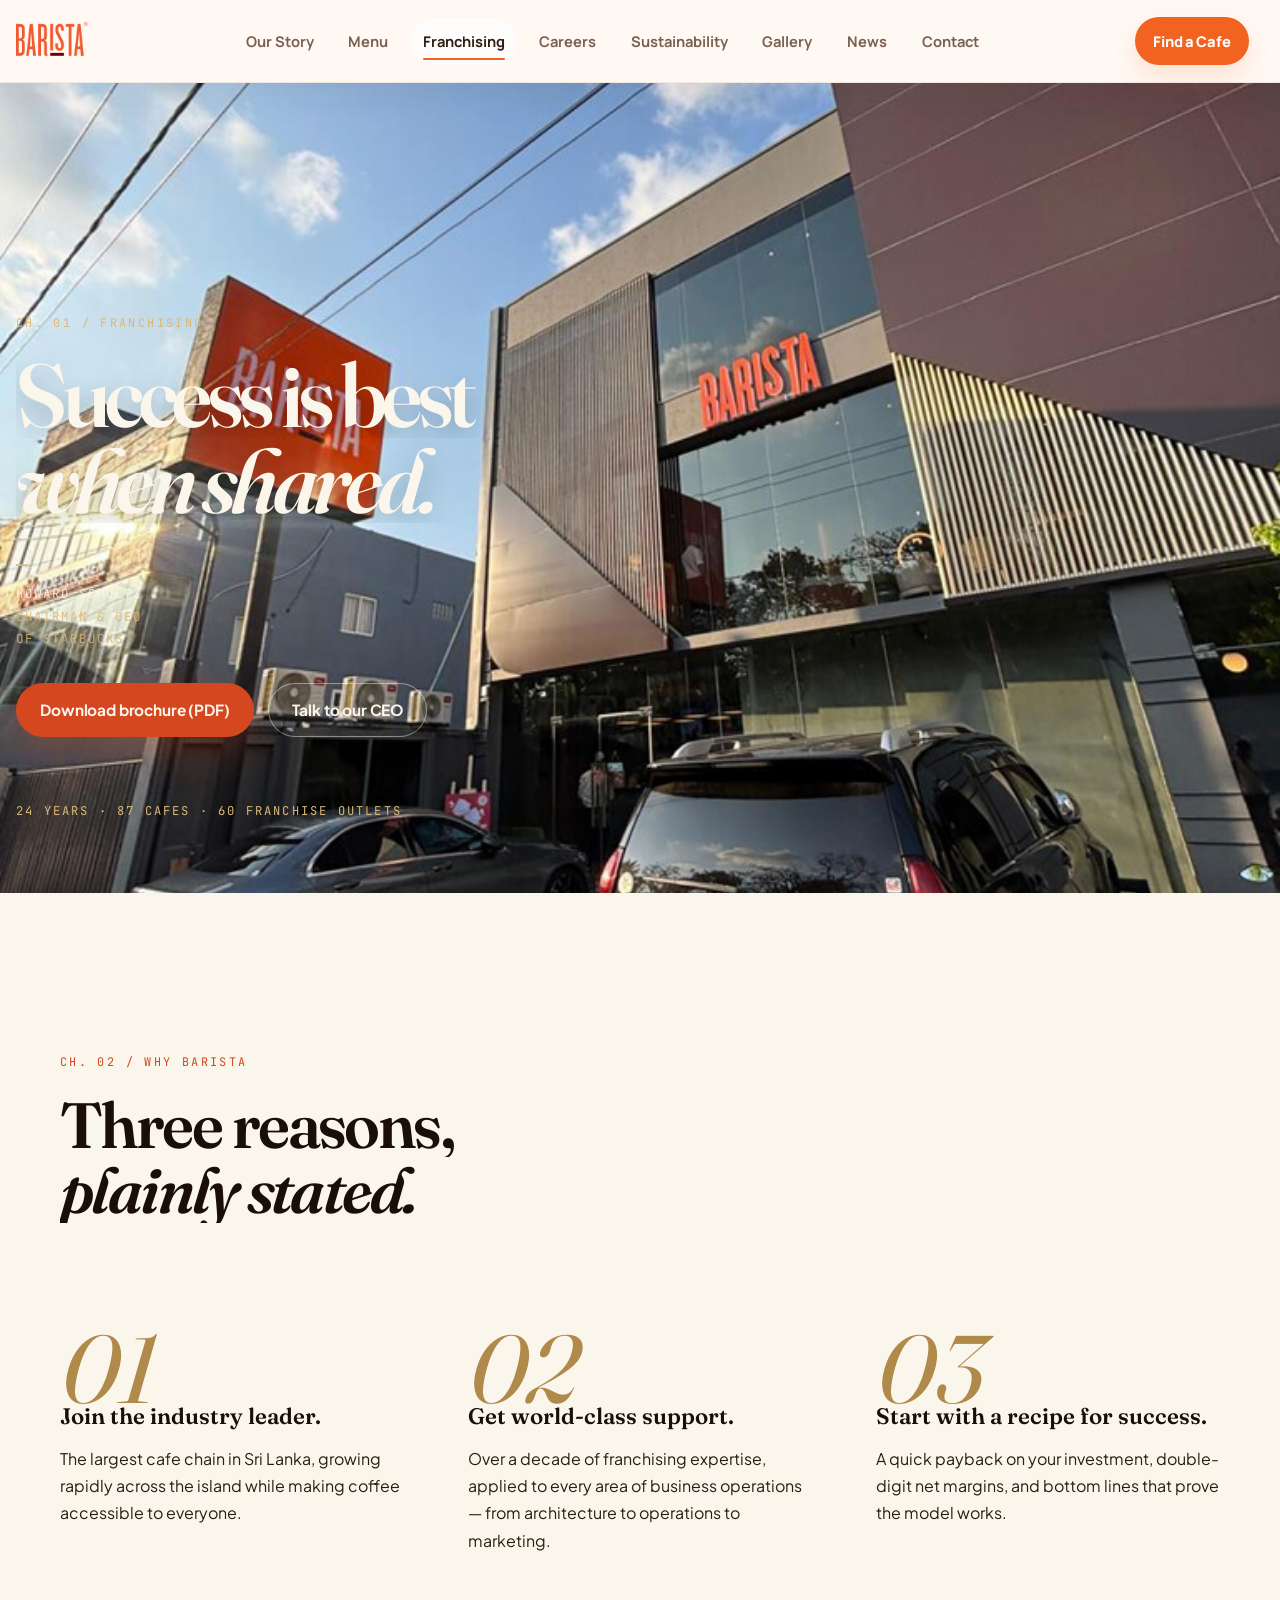
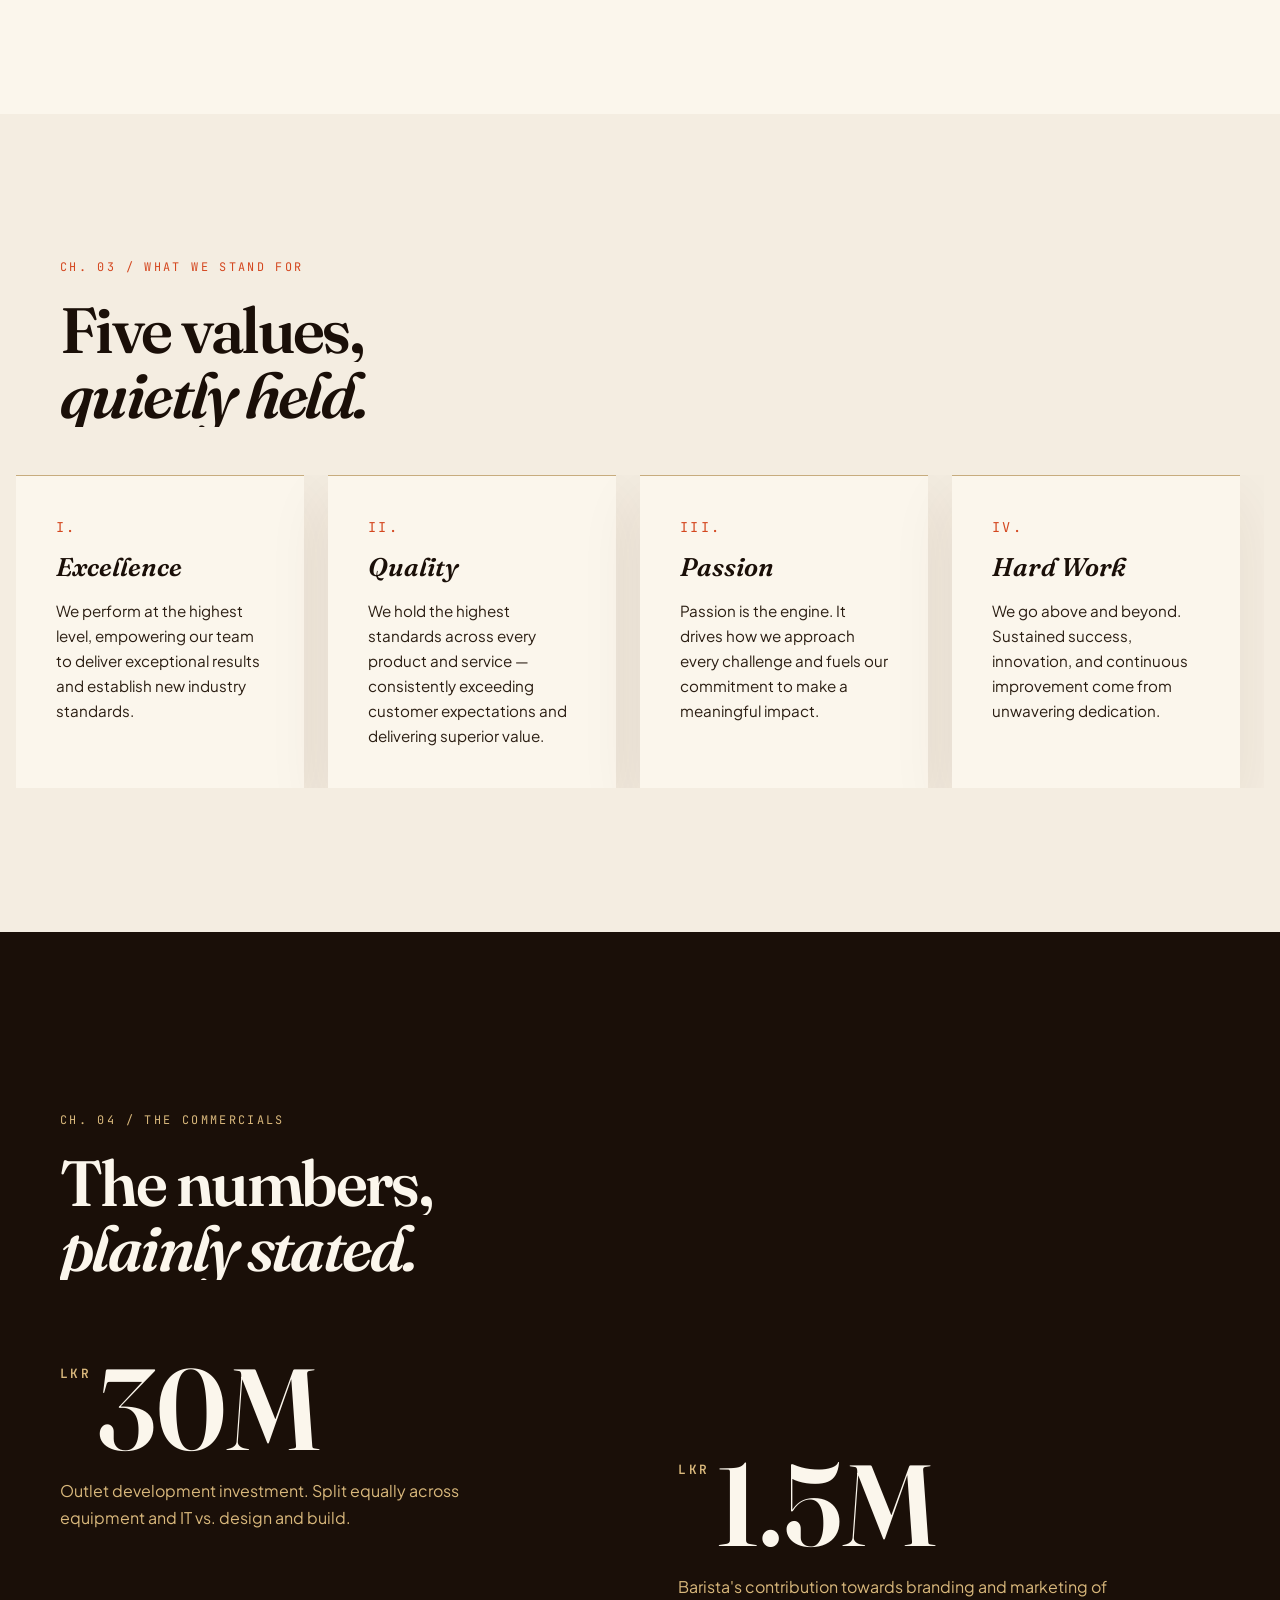
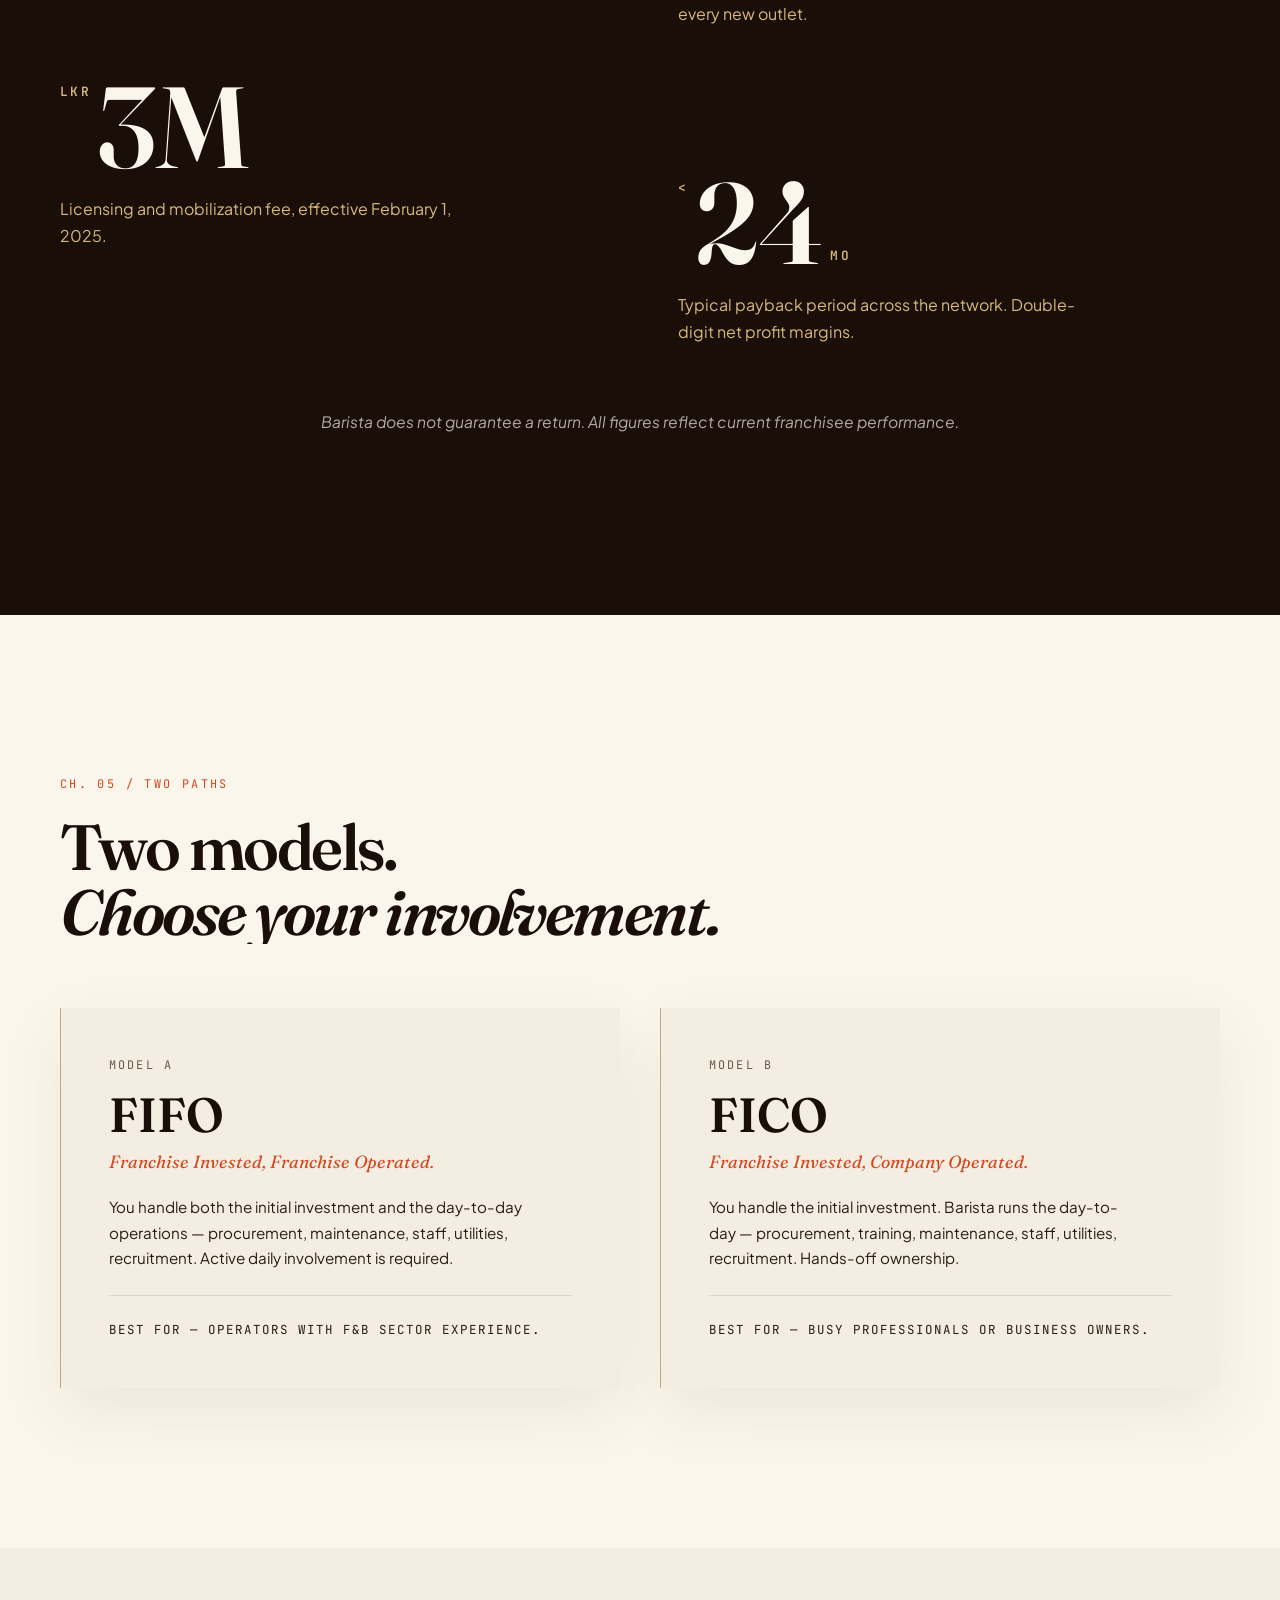
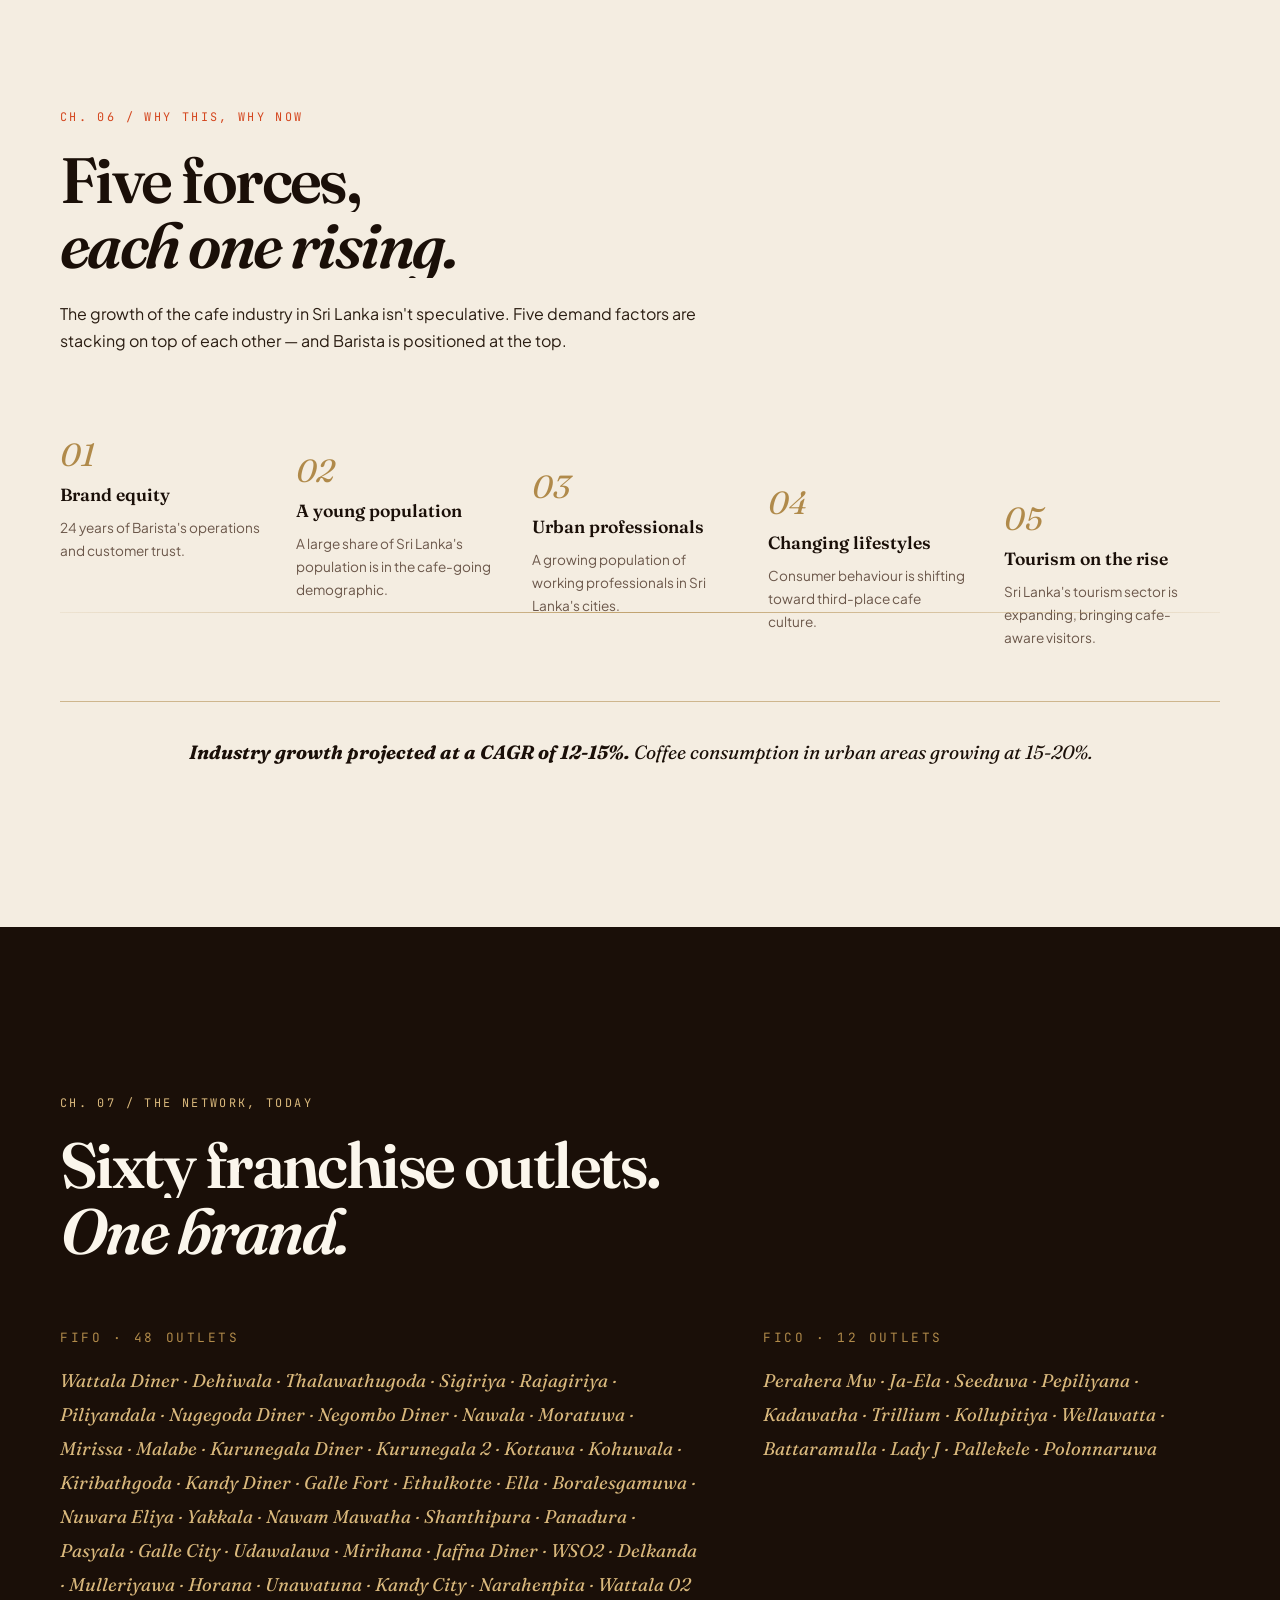
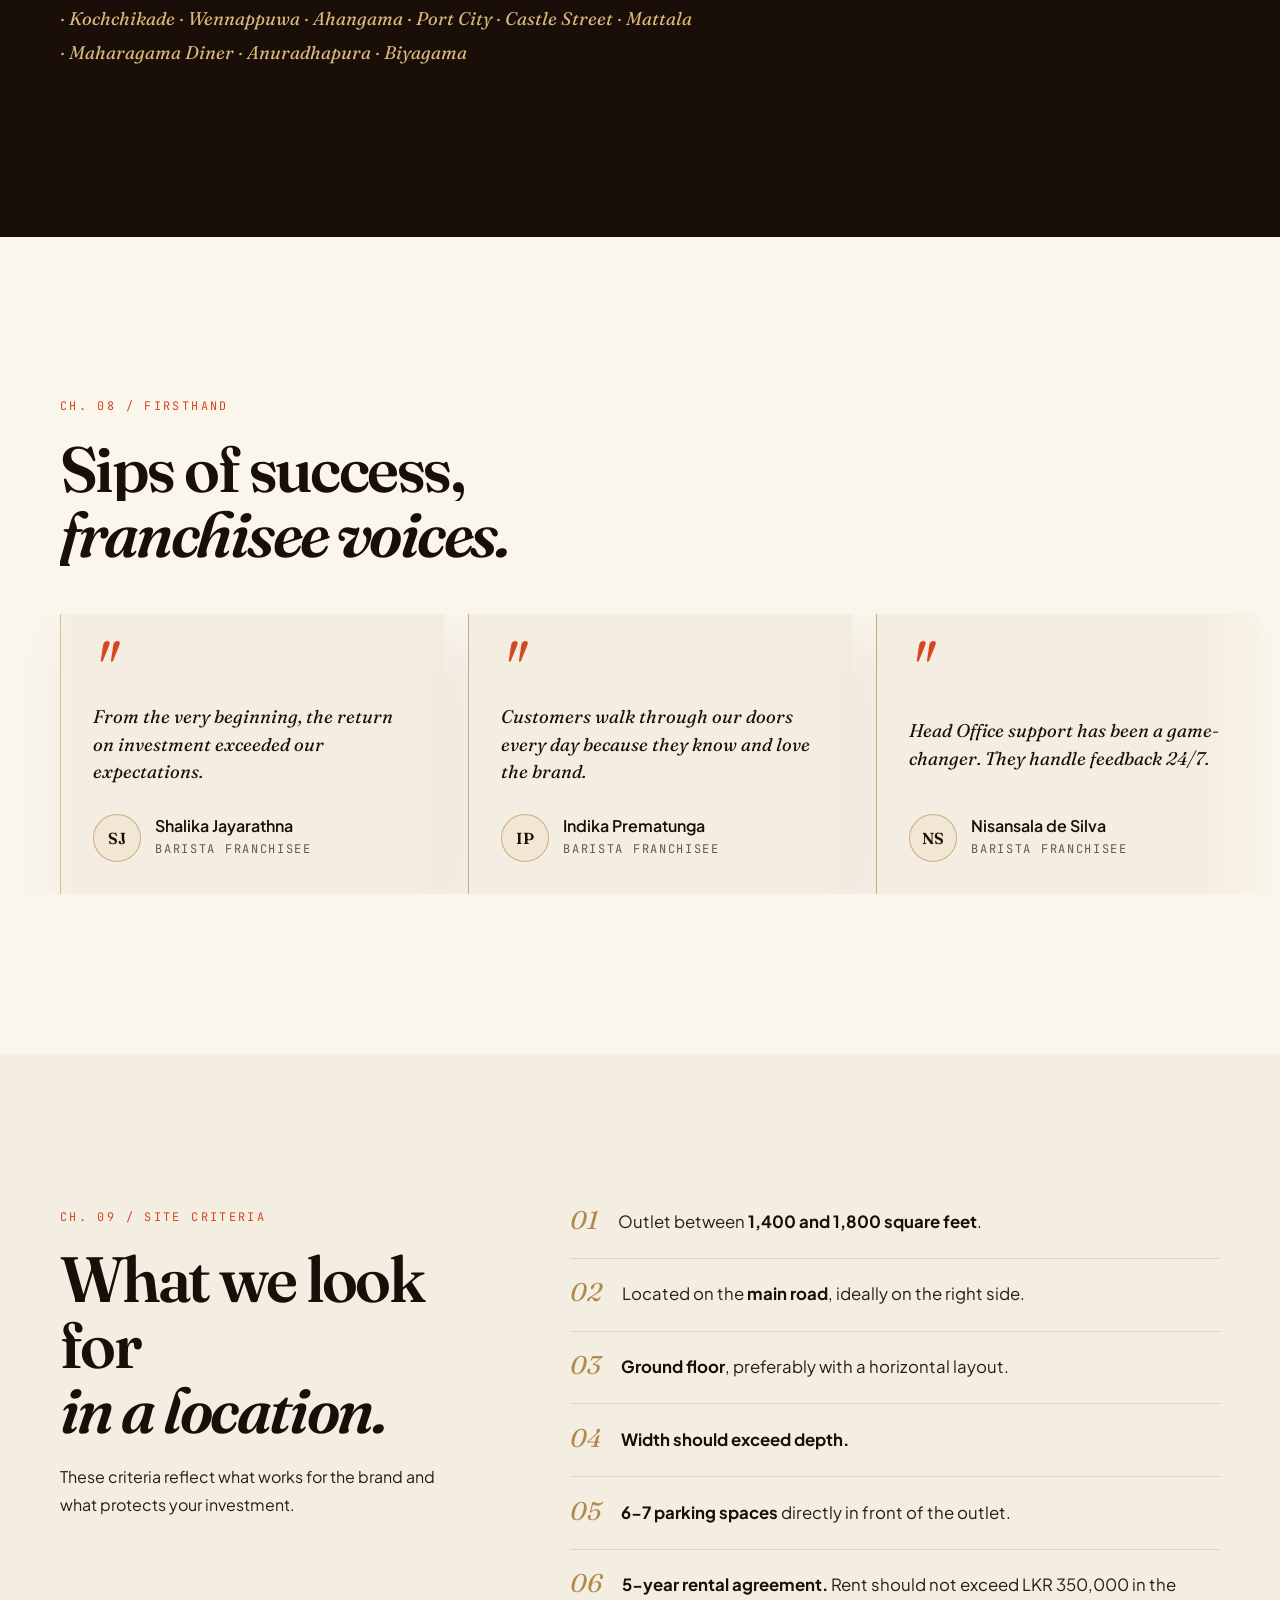
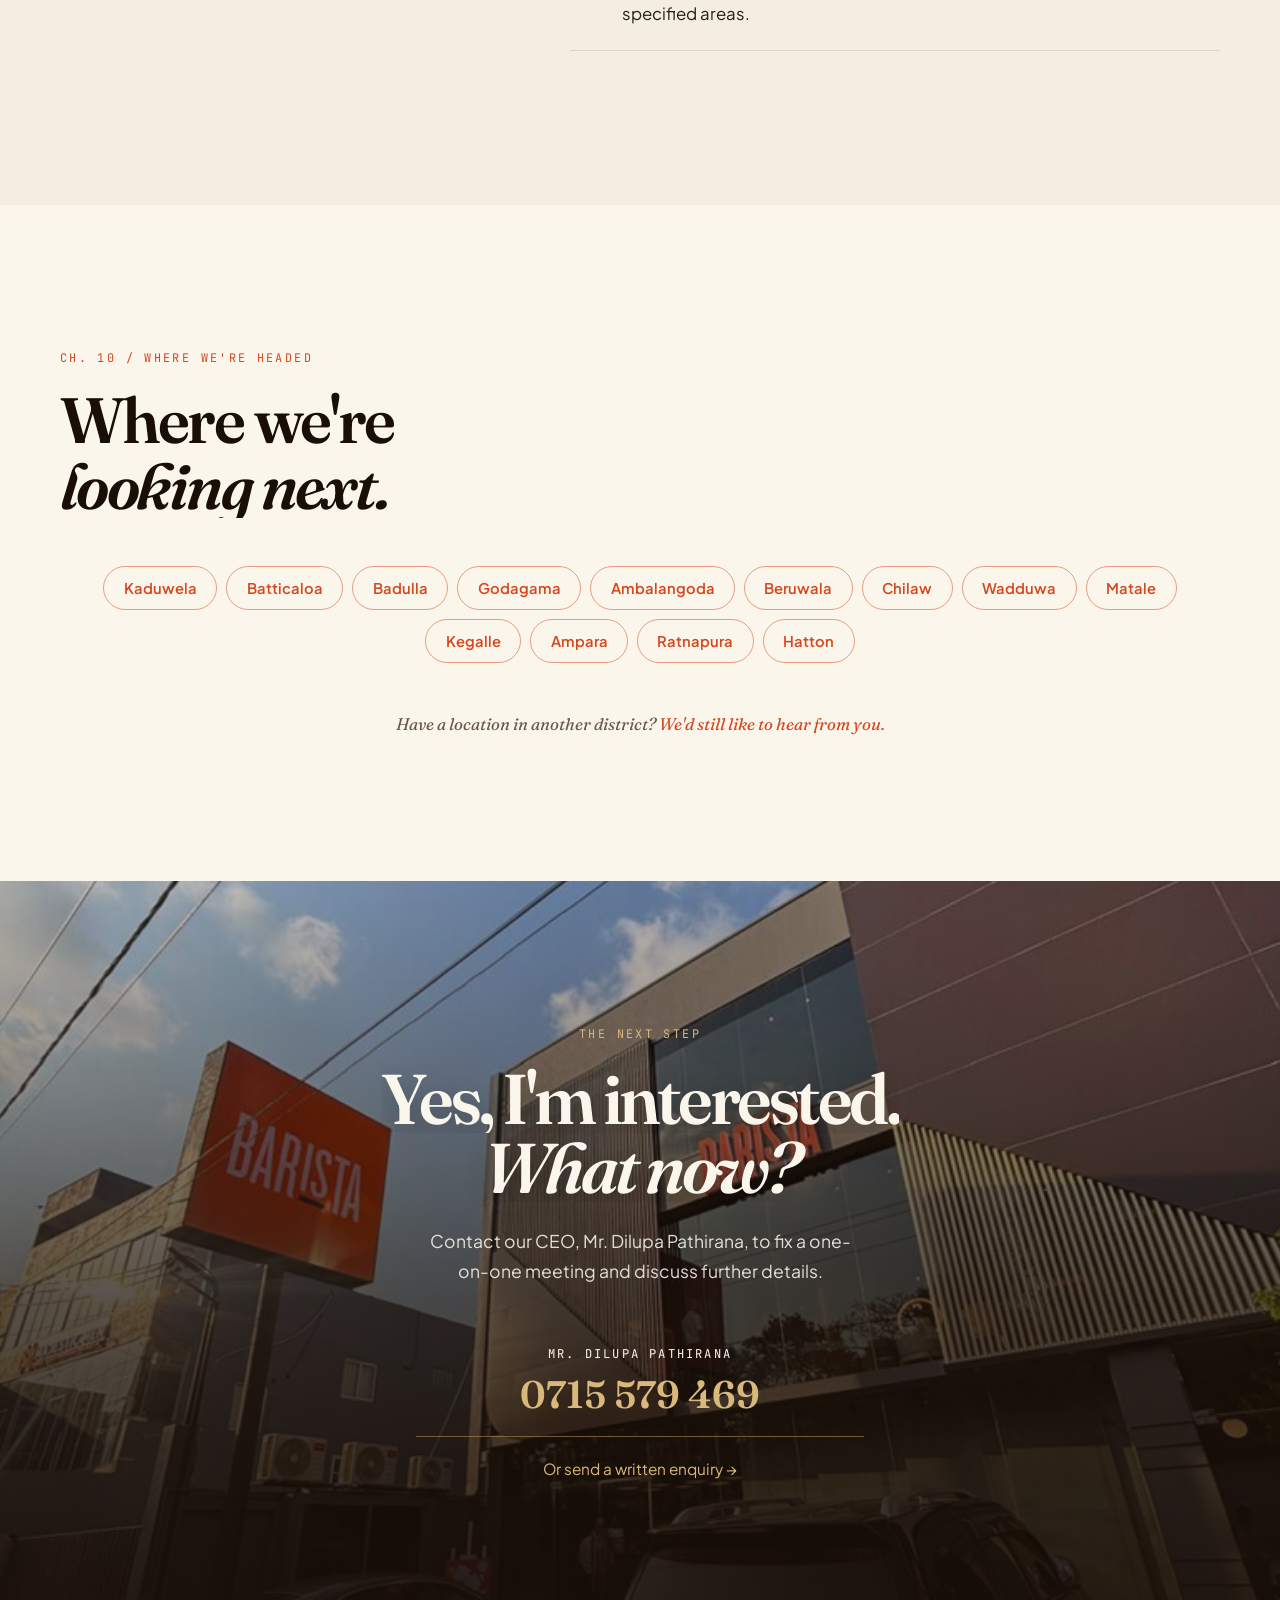
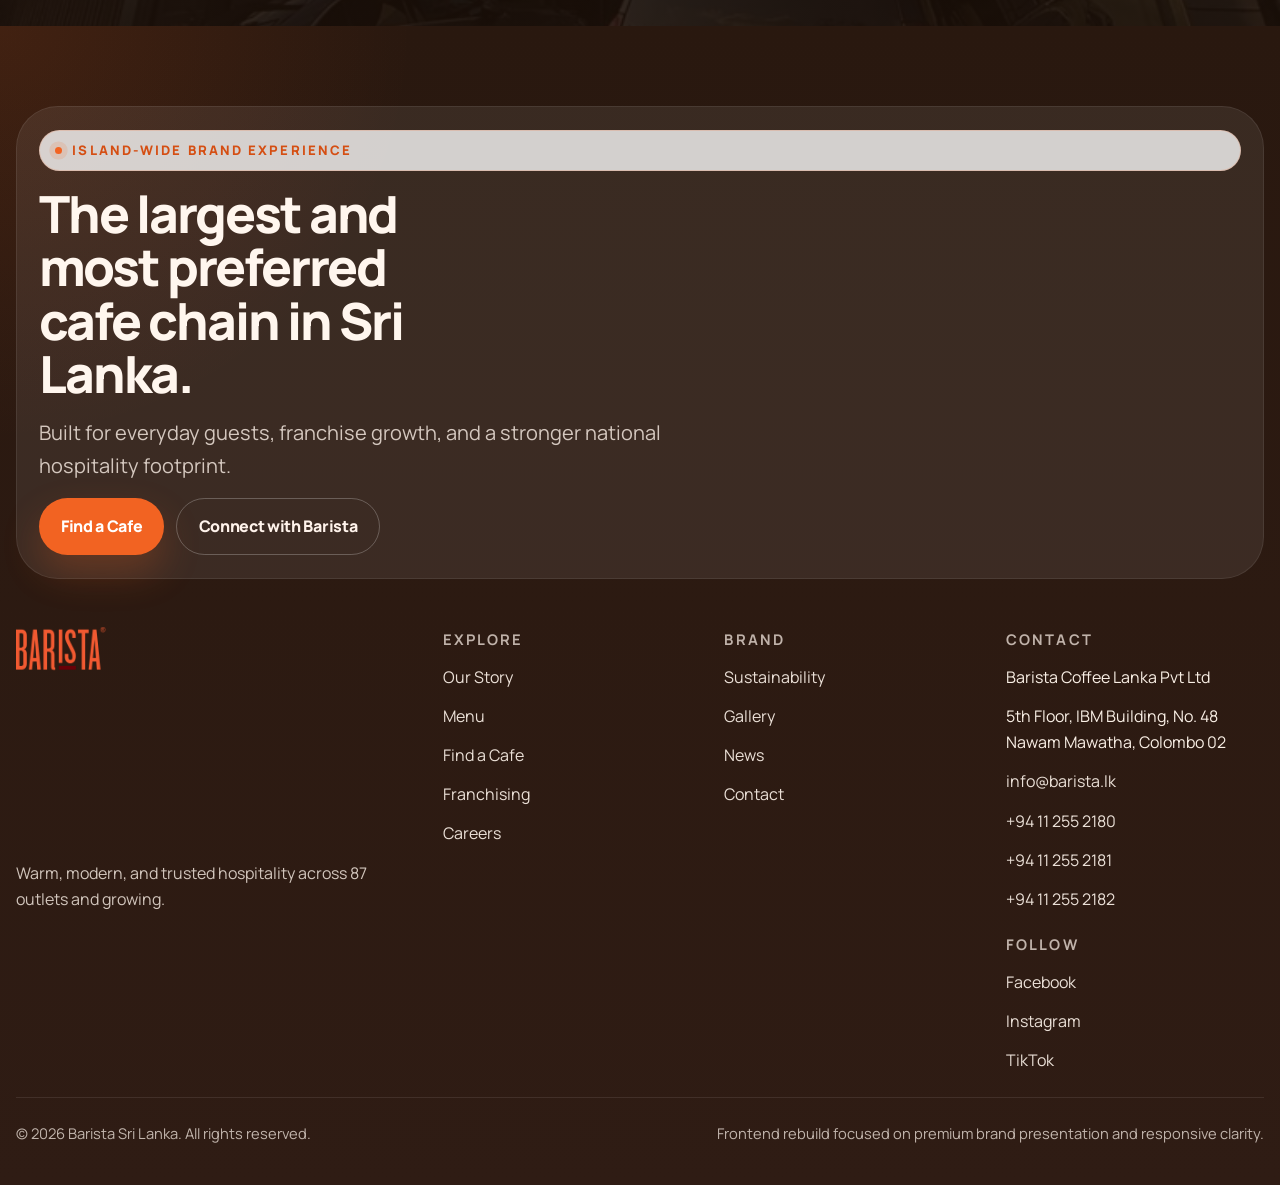
==== commit b59911fc: "Rebuild story and franchising pages" ====
--- a/franchising.html
+++ b/franchising.html
@@ -6,13 +6,13 @@
   <title>Franchising | Barista Sri Lanka</title>
   <meta
     name="description"
-    content="Explore Barista Sri Lanka franchising opportunities, including brand strength, scalability, operational support, and inquiry pathways."
+    content="Explore Barista Sri Lanka franchising opportunities, investment models, network strength, and next steps."
   >
   <link rel="icon" href="assets/img/favicon.ico">
   <link rel="preconnect" href="https://fonts.googleapis.com">
   <link rel="preconnect" href="https://fonts.gstatic.com" crossorigin>
   <link
-    href="https://fonts.googleapis.com/css2?family=Fraunces:wght@600;700&family=Manrope:wght@400;500;600;700;800&display=swap"
+    href="https://fonts.googleapis.com/css2?family=Fraunces:wght@600;700&family=JetBrains+Mono:wght@400;500;600&family=Manrope:wght@400;500;600;700;800&family=Plus+Jakarta+Sans:wght@400;500;600;700;800&display=swap"
     rel="stylesheet"
   >
   <link rel="stylesheet" href="styles/main.css">
@@ -21,173 +21,782 @@
 <body class="page page--franchising">
   <site-header data-page="franchising"></site-header>
 
-  <main>
-    <section class="page-hero">
-      <div class="container page-hero-grid">
-        <div class="stack" data-reveal>
-          <span class="eyebrow">Franchising</span>
-          <h1 class="page-title">A strong national cafe brand with room to grow even further.</h1>
-          <p class="lead page-summary">
-            Barista franchising is about more than outlet replication. It is a structured brand opportunity backed by
-            recognition, island-wide visibility, and a time-tested hospitality framework.
+  <main class="fr-page">
+    <section class="fr-hero" aria-labelledby="fr-hero-title">
+      <div class="fr-hero__overlay" aria-hidden="true"></div>
+      <img class="fr-hero__image" src="assets/img/maharagama-dinner-1.jpg" alt="" aria-hidden="true">
+
+      <div class="container-wide fr-hero__inner">
+        <p class="fr-kicker fr-kicker--light">CH. 01 / FRANCHISING</p>
+
+        <h1 class="fr-hero__title" id="fr-hero-title" data-settle>
+          <span class="fr-settle-line"><span>Success is best</span></span>
+          <span class="fr-settle-line"><span><em>when shared.</em></span></span>
+        </h1>
+
+        <p class="fr-hero__attribution">
+          <span class="fr-hero__attribution-mark">&mdash;</span>
+          Howard Schultz<br>
+          <span class="fr-hero__attribution-role">Chairman &amp; CEO of Starbucks</span>
+        </p>
+
+        <div class="fr-hero__cta-row">
+          <a class="fr-button fr-button--primary" href="assets/img/Brochure-2026-April-C.pdf" target="_blank" rel="noopener">
+            Download brochure (PDF)
+          </a>
+          <a class="fr-button fr-button--ghost-light" href="#fr-next-step">
+            Talk to our CEO
+          </a>
+        </div>
+
+        <p class="fr-hero__meta">24 YEARS &middot; 87 CAFES &middot; 60 FRANCHISE OUTLETS</p>
+      </div>
+    </section>
+
+    <section class="fr-pillars" aria-labelledby="fr-pillars-title">
+      <div class="container">
+        <div class="fr-pillars__intro" data-reveal>
+          <p class="fr-kicker">CH. 02 / WHY BARISTA</p>
+          <h2 class="fr-display fr-display--section" id="fr-pillars-title" data-settle>
+            <span class="fr-settle-line"><span>Three reasons,</span></span>
+            <span class="fr-settle-line"><span><em>plainly stated.</em></span></span>
+          </h2>
+        </div>
+
+        <ol class="fr-pillars__grid">
+          <li class="fr-pillar" data-reveal>
+            <span class="fr-pillar__numeral">01</span>
+            <h3 class="fr-pillar__title">Join the industry leader.</h3>
+            <p class="fr-pillar__body">
+              The largest cafe chain in Sri Lanka, growing rapidly across the island while making coffee
+              accessible to everyone.
+            </p>
+          </li>
+          <li class="fr-pillar" data-reveal>
+            <span class="fr-pillar__numeral">02</span>
+            <h3 class="fr-pillar__title">Get world-class support.</h3>
+            <p class="fr-pillar__body">
+              Over a decade of franchising expertise, applied to every area of business operations &mdash; from
+              architecture to operations to marketing.
+            </p>
+          </li>
+          <li class="fr-pillar" data-reveal>
+            <span class="fr-pillar__numeral">03</span>
+            <h3 class="fr-pillar__title">Start with a recipe for success.</h3>
+            <p class="fr-pillar__body">
+              A quick payback on your investment, double-digit net margins, and bottom lines that prove the
+              model works.
+            </p>
+          </li>
+        </ol>
+      </div>
+    </section>
+
+    <section class="fr-values" aria-labelledby="fr-values-title">
+      <div class="container fr-values__intro" data-reveal>
+        <p class="fr-kicker">CH. 03 / WHAT WE STAND FOR</p>
+        <h2 class="fr-display fr-display--section" id="fr-values-title" data-settle>
+          <span class="fr-settle-line"><span>Five values,</span></span>
+          <span class="fr-settle-line"><span><em>quietly held.</em></span></span>
+        </h2>
+      </div>
+
+      <div class="fr-values__rail" role="list">
+        <article class="fr-value-card" role="listitem" data-reveal>
+          <p class="fr-value-card__index">I.</p>
+          <h3 class="fr-value-card__title">Excellence</h3>
+          <p class="fr-value-card__body">
+            We perform at the highest level, empowering our team to deliver exceptional results and establish
+            new industry standards.
           </p>
-          <div class="pill-row">
-            <span class="tag">23+ years</span>
-            <span class="tag">87 outlets</span>
-            <span class="tag">Commercially credible</span>
+        </article>
+        <article class="fr-value-card" role="listitem" data-reveal>
+          <p class="fr-value-card__index">II.</p>
+          <h3 class="fr-value-card__title">Quality</h3>
+          <p class="fr-value-card__body">
+            We hold the highest standards across every product and service &mdash; consistently exceeding customer
+            expectations and delivering superior value.
+          </p>
+        </article>
+        <article class="fr-value-card" role="listitem" data-reveal>
+          <p class="fr-value-card__index">III.</p>
+          <h3 class="fr-value-card__title">Passion</h3>
+          <p class="fr-value-card__body">
+            Passion is the engine. It drives how we approach every challenge and fuels our commitment to make
+            a meaningful impact.
+          </p>
+        </article>
+        <article class="fr-value-card" role="listitem" data-reveal>
+          <p class="fr-value-card__index">IV.</p>
+          <h3 class="fr-value-card__title">Hard Work</h3>
+          <p class="fr-value-card__body">
+            We go above and beyond. Sustained success, innovation, and continuous improvement come from
+            unwavering dedication.
+          </p>
+        </article>
+        <article class="fr-value-card" role="listitem" data-reveal>
+          <p class="fr-value-card__index">V.</p>
+          <h3 class="fr-value-card__title">Respect</h3>
+          <p class="fr-value-card__body">
+            We value diverse perspectives. Mutual respect is the foundation of trust &mdash; and of every enduring
+            relationship we build.
+          </p>
+        </article>
+      </div>
+    </section>
+
+    <section class="fr-commercials" aria-labelledby="fr-commercials-title">
+      <div class="container">
+        <div class="fr-commercials__intro" data-reveal>
+          <p class="fr-kicker fr-kicker--light">CH. 04 / THE COMMERCIALS</p>
+          <h2 class="fr-display fr-display--section fr-display--light" id="fr-commercials-title" data-settle>
+            <span class="fr-settle-line"><span>The numbers,</span></span>
+            <span class="fr-settle-line"><span><em>plainly stated.</em></span></span>
+          </h2>
+        </div>
+
+        <div class="fr-commercials__grid">
+          <article class="fr-commercial fr-commercial--01" data-reveal>
+            <p class="fr-commercial__number"><span class="fr-prefix">LKR</span><span data-counter="30" data-counter-suffix="M">0</span></p>
+            <p class="fr-commercial__caption">Outlet development investment. Split equally across equipment and IT vs. design and build.</p>
+          </article>
+          <article class="fr-commercial fr-commercial--02" data-reveal>
+            <p class="fr-commercial__number"><span class="fr-prefix">LKR</span><span data-counter="1.5" data-counter-decimals="1" data-counter-suffix="M">0</span></p>
+            <p class="fr-commercial__caption">Barista's contribution towards branding and marketing of every new outlet.</p>
+          </article>
+          <article class="fr-commercial fr-commercial--03" data-reveal>
+            <p class="fr-commercial__number"><span class="fr-prefix">LKR</span><span data-counter="3" data-counter-suffix="M">0</span></p>
+            <p class="fr-commercial__caption">Licensing and mobilization fee, effective February 1, 2025.</p>
+          </article>
+          <article class="fr-commercial fr-commercial--04" data-reveal>
+            <p class="fr-commercial__number"><span class="fr-prefix">&lt;</span><span data-counter="24">0</span><span class="fr-suffix"> mo</span></p>
+            <p class="fr-commercial__caption">Typical payback period across the network. Double-digit net profit margins.</p>
+          </article>
+        </div>
+
+        <p class="fr-commercials__note">
+          Barista does not guarantee a return. All figures reflect current franchisee performance.
+        </p>
+      </div>
+    </section>
+
+    <section class="fr-models" aria-labelledby="fr-models-title">
+      <div class="container">
+        <div class="fr-models__intro" data-reveal>
+          <p class="fr-kicker">CH. 05 / TWO PATHS</p>
+          <h2 class="fr-display fr-display--section" id="fr-models-title" data-settle>
+            <span class="fr-settle-line"><span>Two models.</span></span>
+            <span class="fr-settle-line"><span><em>Choose your involvement.</em></span></span>
+          </h2>
+        </div>
+
+        <div class="fr-models__grid">
+          <article class="fr-model" data-reveal>
+            <p class="fr-model__label">MODEL A</p>
+            <h3 class="fr-model__name">FIFO</h3>
+            <p class="fr-model__expansion">Franchise Invested, Franchise Operated.</p>
+            <p class="fr-model__body">
+              You handle both the initial investment and the day-to-day operations &mdash; procurement, maintenance,
+              staff, utilities, recruitment. Active daily involvement is required.
+            </p>
+            <p class="fr-model__fit">BEST FOR &mdash; Operators with F&amp;B sector experience.</p>
+          </article>
+
+          <article class="fr-model" data-reveal>
+            <p class="fr-model__label">MODEL B</p>
+            <h3 class="fr-model__name">FICO</h3>
+            <p class="fr-model__expansion">Franchise Invested, Company Operated.</p>
+            <p class="fr-model__body">
+              You handle the initial investment. Barista runs the day-to-day &mdash; procurement, training,
+              maintenance, staff, utilities, recruitment. Hands-off ownership.
+            </p>
+            <p class="fr-model__fit">BEST FOR &mdash; Busy professionals or business owners.</p>
+          </article>
+        </div>
+      </div>
+    </section>
+
+    <section class="fr-demand" aria-labelledby="fr-demand-title">
+      <div class="container">
+        <div class="fr-demand__intro" data-reveal>
+          <p class="fr-kicker">CH. 06 / WHY THIS, WHY NOW</p>
+          <h2 class="fr-display fr-display--section" id="fr-demand-title" data-settle>
+            <span class="fr-settle-line"><span>Five forces,</span></span>
+            <span class="fr-settle-line"><span><em>each one rising.</em></span></span>
+          </h2>
+          <p class="fr-demand__lead">
+            The growth of the cafe industry in Sri Lanka isn't speculative. Five demand factors are stacking on
+            top of each other &mdash; and Barista is positioned at the top.
+          </p>
+        </div>
+
+        <ol class="fr-demand__steps">
+          <li class="fr-demand-step" data-reveal>
+            <span class="fr-demand-step__num">01</span>
+            <h3 class="fr-demand-step__title">Brand equity</h3>
+            <p class="fr-demand-step__body">24 years of Barista's operations and customer trust.</p>
+          </li>
+          <li class="fr-demand-step" data-reveal>
+            <span class="fr-demand-step__num">02</span>
+            <h3 class="fr-demand-step__title">A young population</h3>
+            <p class="fr-demand-step__body">A large share of Sri Lanka's population is in the cafe-going demographic.</p>
+          </li>
+          <li class="fr-demand-step" data-reveal>
+            <span class="fr-demand-step__num">03</span>
+            <h3 class="fr-demand-step__title">Urban professionals</h3>
+            <p class="fr-demand-step__body">A growing population of working professionals in Sri Lanka's cities.</p>
+          </li>
+          <li class="fr-demand-step" data-reveal>
+            <span class="fr-demand-step__num">04</span>
+            <h3 class="fr-demand-step__title">Changing lifestyles</h3>
+            <p class="fr-demand-step__body">Consumer behaviour is shifting toward third-place cafe culture.</p>
+          </li>
+          <li class="fr-demand-step" data-reveal>
+            <span class="fr-demand-step__num">05</span>
+            <h3 class="fr-demand-step__title">Tourism on the rise</h3>
+            <p class="fr-demand-step__body">Sri Lanka's tourism sector is expanding, bringing cafe-aware visitors.</p>
+          </li>
+        </ol>
+
+        <p class="fr-demand__cagr">
+          <strong>Industry growth projected at a CAGR of 12-15%.</strong>
+          Coffee consumption in urban areas growing at 15-20%.
+        </p>
+      </div>
+    </section>
+
+    <section class="fr-network" aria-labelledby="fr-network-title">
+      <div class="container">
+        <div class="fr-network__intro" data-reveal>
+          <p class="fr-kicker fr-kicker--light">CH. 07 / THE NETWORK, TODAY</p>
+          <h2 class="fr-display fr-display--section fr-display--light" id="fr-network-title" data-settle>
+            <span class="fr-settle-line"><span>Sixty franchise outlets.</span></span>
+            <span class="fr-settle-line"><span><em>One brand.</em></span></span>
+          </h2>
+        </div>
+
+        <div class="fr-network__grid">
+          <div class="fr-network__column" data-reveal>
+            <p class="fr-network__count">FIFO &middot; 48 OUTLETS</p>
+            <p class="fr-network__names">
+              Wattala Diner &middot; Dehiwala &middot; Thalawathugoda &middot; Sigiriya &middot; Rajagiriya &middot;
+              Piliyandala &middot; Nugegoda Diner &middot; Negombo Diner &middot; Nawala &middot; Moratuwa &middot;
+              Mirissa &middot; Malabe &middot; Kurunegala Diner &middot; Kurunegala 2 &middot; Kottawa &middot;
+              Kohuwala &middot; Kiribathgoda &middot; Kandy Diner &middot; Galle Fort &middot; Ethulkotte &middot;
+              Ella &middot; Boralesgamuwa &middot; Nuwara Eliya &middot; Yakkala &middot; Nawam Mawatha &middot;
+              Shanthipura &middot; Panadura &middot; Pasyala &middot; Galle City &middot; Udawalawa &middot;
+              Mirihana &middot; Jaffna Diner &middot; WSO2 &middot; Delkanda &middot; Mulleriyawa &middot;
+              Horana &middot; Unawatuna &middot; Kandy City &middot; Narahenpita &middot; Wattala 02 &middot;
+              Kochchikade &middot; Wennappuwa &middot; Ahangama &middot; Port City &middot; Castle Street &middot;
+              Mattala &middot; Maharagama Diner &middot; Anuradhapura &middot; Biyagama
+            </p>
           </div>
-        </div>
-
-        <div class="image-frame page-hero-art" data-reveal>
-          <img src="assets/img/maharagama-dinner-1.jpg" alt="Barista Maharagama Diner exterior">
-        </div>
-      </div>
-    </section>
-
-    <section class="section section--tight">
-      <div class="container franchise-hero-grid">
-        <article class="card" data-reveal>
-          <span class="eyebrow">Why Barista</span>
-          <h2 class="section-title">A trusted consumer brand with proven relevance across multiple outlet formats.</h2>
-          <p class="lead">
-            Barista already operates at meaningful national scale. That matters for investors because awareness, guest trust,
-            and operational learning are not theoretical.
+          <div class="fr-network__column" data-reveal>
+            <p class="fr-network__count">FICO &middot; 12 OUTLETS</p>
+            <p class="fr-network__names">
+              Perahera Mw &middot; Ja-Ela &middot; Seeduwa &middot; Pepiliyana &middot; Kadawatha &middot; Trillium
+              &middot; Kollupitiya &middot; Wellawatta &middot; Battaramulla &middot; Lady J &middot; Pallekele
+              &middot; Polonnaruwa
+            </p>
+          </div>
+        </div>
+      </div>
+    </section>
+
+    <section class="fr-voices" aria-labelledby="fr-voices-title">
+      <div class="container fr-voices__intro" data-reveal>
+        <p class="fr-kicker">CH. 08 / FIRSTHAND</p>
+        <h2 class="fr-display fr-display--section" id="fr-voices-title" data-settle>
+          <span class="fr-settle-line"><span>Sips of success,</span></span>
+          <span class="fr-settle-line"><span><em>franchisee voices.</em></span></span>
+        </h2>
+      </div>
+
+      <div class="fr-voices__rail">
+        <div class="fr-voices__track" data-fr-voices-track>
+          <button
+            type="button"
+            class="fr-voice"
+            data-voice-open
+            data-voice-name="Shalika Jayarathna"
+            data-voice-initials="SJ"
+            data-voice-portrait="https://barista.lk/wp-content/uploads/2025/07/directors-01.jpg"
+            data-voice-quote="Joining the Barista Franchise Business has been one of the best business decisions we've ever made. From the very beginning, the return on investment exceeded our expectations. Within the first year, we were already seeing strong financial growth and stability. That's the power of partnering with a brand that's built on trust, quality, and a proven business model."
+          >
+            <span class="fr-voice__quote-mark" aria-hidden="true">&quot;</span>
+            <span class="fr-voice__excerpt">From the very beginning, the return on investment exceeded our expectations.</span>
+            <span class="fr-voice__attribution">
+              <span class="fr-voice__portrait-shell" data-initials="SJ">
+                <img
+                  src="https://barista.lk/wp-content/uploads/2025/07/directors-01.jpg"
+                  alt=""
+                  loading="lazy"
+                  decoding="async"
+                  class="fr-voice__portrait"
+                  onerror="this.parentElement.classList.add('is-fallback');this.remove();"
+                >
+              </span>
+              <span class="fr-voice__name-block">
+                <span class="fr-voice__name">Shalika Jayarathna</span>
+                <span class="fr-voice__role">Barista Franchisee</span>
+              </span>
+            </span>
+          </button>
+
+          <button
+            type="button"
+            class="fr-voice"
+            data-voice-open
+            data-voice-name="Indika Prematunga"
+            data-voice-initials="IP"
+            data-voice-portrait="https://barista.lk/wp-content/uploads/2025/07/directors-02.jpg"
+            data-voice-quote="What truly sets Barista apart is the strength of its brand. Customers walk through our doors every day because they know and love the brand. It's a brand that resonates with coffee lovers across the country. That kind of brand recognition is invaluable and translates into consistent, reliable footfall."
+          >
+            <span class="fr-voice__quote-mark" aria-hidden="true">&quot;</span>
+            <span class="fr-voice__excerpt">Customers walk through our doors every day because they know and love the brand.</span>
+            <span class="fr-voice__attribution">
+              <span class="fr-voice__portrait-shell" data-initials="IP">
+                <img
+                  src="https://barista.lk/wp-content/uploads/2025/07/directors-02.jpg"
+                  alt=""
+                  loading="lazy"
+                  decoding="async"
+                  class="fr-voice__portrait"
+                  onerror="this.parentElement.classList.add('is-fallback');this.remove();"
+                >
+              </span>
+              <span class="fr-voice__name-block">
+                <span class="fr-voice__name">Indika Prematunga</span>
+                <span class="fr-voice__role">Barista Franchisee</span>
+              </span>
+            </span>
+          </button>
+
+          <button
+            type="button"
+            class="fr-voice"
+            data-voice-open
+            data-voice-name="Nisansala de Silva"
+            data-voice-initials="NS"
+            data-voice-portrait="https://barista.lk/wp-content/uploads/2025/07/directors-03.jpg"
+            data-voice-quote="Barista's Head Office support has been a game-changer for us. They handle feedback and complaints 24/7 with care and consistency. They also use new technologies to enhance customer experience, loyalty, and relationship management. It's a seamless system that lets us focus on operations with total confidence."
+          >
+            <span class="fr-voice__quote-mark" aria-hidden="true">&quot;</span>
+            <span class="fr-voice__excerpt">Head Office support has been a game-changer. They handle feedback 24/7.</span>
+            <span class="fr-voice__attribution">
+              <span class="fr-voice__portrait-shell" data-initials="NS">
+                <img
+                  src="https://barista.lk/wp-content/uploads/2025/07/directors-03.jpg"
+                  alt=""
+                  loading="lazy"
+                  decoding="async"
+                  class="fr-voice__portrait"
+                  onerror="this.parentElement.classList.add('is-fallback');this.remove();"
+                >
+              </span>
+              <span class="fr-voice__name-block">
+                <span class="fr-voice__name">Nisansala de Silva</span>
+                <span class="fr-voice__role">Barista Franchisee</span>
+              </span>
+            </span>
+          </button>
+
+          <button
+            type="button"
+            class="fr-voice"
+            data-voice-open
+            data-voice-name="Udayanga Weerarathne"
+            data-voice-initials="UW"
+            data-voice-portrait="https://barista.lk/wp-content/uploads/2025/07/directors-05.jpg"
+            data-voice-quote="The beauty of running a Barista franchise is seeing the love customers already have for the brand. We didn't have to build trust from scratch, it walked in with every regular who knew what 'Brewing Happiness' meant. That kind of loyalty is priceless."
+          >
+            <span class="fr-voice__quote-mark" aria-hidden="true">&quot;</span>
+            <span class="fr-voice__excerpt">We didn't have to build trust from scratch - it walked in with every regular.</span>
+            <span class="fr-voice__attribution">
+              <span class="fr-voice__portrait-shell" data-initials="UW">
+                <img
+                  src="https://barista.lk/wp-content/uploads/2025/07/directors-05.jpg"
+                  alt=""
+                  loading="lazy"
+                  decoding="async"
+                  class="fr-voice__portrait"
+                  onerror="this.parentElement.classList.add('is-fallback');this.remove();"
+                >
+              </span>
+              <span class="fr-voice__name-block">
+                <span class="fr-voice__name">Udayanga Weerarathne</span>
+                <span class="fr-voice__role">Barista Franchisee</span>
+              </span>
+            </span>
+          </button>
+
+          <button
+            type="button"
+            class="fr-voice"
+            data-voice-open
+            data-voice-name="Janaka Perera"
+            data-voice-initials="JP"
+            data-voice-portrait="https://barista.lk/wp-content/uploads/2025/07/directors-10.jpg"
+            data-voice-quote="From location planning to launch, the Barista team was with me every step of the way. The operational support is strong, and the marketing is always on point. But what truly stands out is how deeply customers connect with the brand - it turns a coffee shop into a community hub."
+          >
+            <span class="fr-voice__quote-mark" aria-hidden="true">&quot;</span>
+            <span class="fr-voice__excerpt">It turns a coffee shop into a community hub.</span>
+            <span class="fr-voice__attribution">
+              <span class="fr-voice__portrait-shell" data-initials="JP">
+                <img
+                  src="https://barista.lk/wp-content/uploads/2025/07/directors-10.jpg"
+                  alt=""
+                  loading="lazy"
+                  decoding="async"
+                  class="fr-voice__portrait"
+                  onerror="this.parentElement.classList.add('is-fallback');this.remove();"
+                >
+              </span>
+              <span class="fr-voice__name-block">
+                <span class="fr-voice__name">Janaka Perera</span>
+                <span class="fr-voice__role">Barista Franchisee</span>
+              </span>
+            </span>
+          </button>
+
+          <button
+            type="button"
+            class="fr-voice"
+            data-voice-open
+            data-voice-name="Nadeekaa Kumarihami Lokuge"
+            data-voice-initials="NK"
+            data-voice-portrait="https://barista.lk/wp-content/uploads/2025/07/directors-11.jpg"
+            data-voice-quote="What made us proud to be part of the Barista team is their commitment to sustainability and social impact. From eco-friendly packaging to tree-planting and local sourcing, this brand is about more than just coffee - it's about doing good. And that matters to us and our customers."
+          >
+            <span class="fr-voice__quote-mark" aria-hidden="true">&quot;</span>
+            <span class="fr-voice__excerpt">This brand is about more than just coffee - it's about doing good.</span>
+            <span class="fr-voice__attribution">
+              <span class="fr-voice__portrait-shell" data-initials="NK">
+                <img
+                  src="https://barista.lk/wp-content/uploads/2025/07/directors-11.jpg"
+                  alt=""
+                  loading="lazy"
+                  decoding="async"
+                  class="fr-voice__portrait"
+                  onerror="this.parentElement.classList.add('is-fallback');this.remove();"
+                >
+              </span>
+              <span class="fr-voice__name-block">
+                <span class="fr-voice__name">Nadeekaa Kumarihami Lokuge</span>
+                <span class="fr-voice__role">Barista Franchisee</span>
+              </span>
+            </span>
+          </button>
+
+          <button
+            type="button"
+            class="fr-voice"
+            data-voice-open
+            data-voice-name="Shalika Jayarathna"
+            data-voice-initials="SJ"
+            data-voice-portrait="https://barista.lk/wp-content/uploads/2025/07/directors-01.jpg"
+            data-voice-quote="Joining the Barista Franchise Business has been one of the best business decisions we've ever made. From the very beginning, the return on investment exceeded our expectations. Within the first year, we were already seeing strong financial growth and stability. That's the power of partnering with a brand that's built on trust, quality, and a proven business model."
+            aria-hidden="true"
+            tabindex="-1"
+          >
+            <span class="fr-voice__quote-mark" aria-hidden="true">&quot;</span>
+            <span class="fr-voice__excerpt">From the very beginning, the return on investment exceeded our expectations.</span>
+            <span class="fr-voice__attribution">
+              <span class="fr-voice__portrait-shell" data-initials="SJ">
+                <img
+                  src="https://barista.lk/wp-content/uploads/2025/07/directors-01.jpg"
+                  alt=""
+                  loading="lazy"
+                  decoding="async"
+                  class="fr-voice__portrait"
+                  onerror="this.parentElement.classList.add('is-fallback');this.remove();"
+                >
+              </span>
+              <span class="fr-voice__name-block">
+                <span class="fr-voice__name">Shalika Jayarathna</span>
+                <span class="fr-voice__role">Barista Franchisee</span>
+              </span>
+            </span>
+          </button>
+
+          <button
+            type="button"
+            class="fr-voice"
+            data-voice-open
+            data-voice-name="Indika Prematunga"
+            data-voice-initials="IP"
+            data-voice-portrait="https://barista.lk/wp-content/uploads/2025/07/directors-02.jpg"
+            data-voice-quote="What truly sets Barista apart is the strength of its brand. Customers walk through our doors every day because they know and love the brand. It's a brand that resonates with coffee lovers across the country. That kind of brand recognition is invaluable and translates into consistent, reliable footfall."
+            aria-hidden="true"
+            tabindex="-1"
+          >
+            <span class="fr-voice__quote-mark" aria-hidden="true">&quot;</span>
+            <span class="fr-voice__excerpt">Customers walk through our doors every day because they know and love the brand.</span>
+            <span class="fr-voice__attribution">
+              <span class="fr-voice__portrait-shell" data-initials="IP">
+                <img
+                  src="https://barista.lk/wp-content/uploads/2025/07/directors-02.jpg"
+                  alt=""
+                  loading="lazy"
+                  decoding="async"
+                  class="fr-voice__portrait"
+                  onerror="this.parentElement.classList.add('is-fallback');this.remove();"
+                >
+              </span>
+              <span class="fr-voice__name-block">
+                <span class="fr-voice__name">Indika Prematunga</span>
+                <span class="fr-voice__role">Barista Franchisee</span>
+              </span>
+            </span>
+          </button>
+
+          <button
+            type="button"
+            class="fr-voice"
+            data-voice-open
+            data-voice-name="Nisansala de Silva"
+            data-voice-initials="NS"
+            data-voice-portrait="https://barista.lk/wp-content/uploads/2025/07/directors-03.jpg"
+            data-voice-quote="Barista's Head Office support has been a game-changer for us. They handle feedback and complaints 24/7 with care and consistency. They also use new technologies to enhance customer experience, loyalty, and relationship management. It's a seamless system that lets us focus on operations with total confidence."
+            aria-hidden="true"
+            tabindex="-1"
+          >
+            <span class="fr-voice__quote-mark" aria-hidden="true">&quot;</span>
+            <span class="fr-voice__excerpt">Head Office support has been a game-changer. They handle feedback 24/7.</span>
+            <span class="fr-voice__attribution">
+              <span class="fr-voice__portrait-shell" data-initials="NS">
+                <img
+                  src="https://barista.lk/wp-content/uploads/2025/07/directors-03.jpg"
+                  alt=""
+                  loading="lazy"
+                  decoding="async"
+                  class="fr-voice__portrait"
+                  onerror="this.parentElement.classList.add('is-fallback');this.remove();"
+                >
+              </span>
+              <span class="fr-voice__name-block">
+                <span class="fr-voice__name">Nisansala de Silva</span>
+                <span class="fr-voice__role">Barista Franchisee</span>
+              </span>
+            </span>
+          </button>
+
+          <button
+            type="button"
+            class="fr-voice"
+            data-voice-open
+            data-voice-name="Udayanga Weerarathne"
+            data-voice-initials="UW"
+            data-voice-portrait="https://barista.lk/wp-content/uploads/2025/07/directors-05.jpg"
+            data-voice-quote="The beauty of running a Barista franchise is seeing the love customers already have for the brand. We didn't have to build trust from scratch, it walked in with every regular who knew what 'Brewing Happiness' meant. That kind of loyalty is priceless."
+            aria-hidden="true"
+            tabindex="-1"
+          >
+            <span class="fr-voice__quote-mark" aria-hidden="true">&quot;</span>
+            <span class="fr-voice__excerpt">We didn't have to build trust from scratch - it walked in with every regular.</span>
+            <span class="fr-voice__attribution">
+              <span class="fr-voice__portrait-shell" data-initials="UW">
+                <img
+                  src="https://barista.lk/wp-content/uploads/2025/07/directors-05.jpg"
+                  alt=""
+                  loading="lazy"
+                  decoding="async"
+                  class="fr-voice__portrait"
+                  onerror="this.parentElement.classList.add('is-fallback');this.remove();"
+                >
+              </span>
+              <span class="fr-voice__name-block">
+                <span class="fr-voice__name">Udayanga Weerarathne</span>
+                <span class="fr-voice__role">Barista Franchisee</span>
+              </span>
+            </span>
+          </button>
+
+          <button
+            type="button"
+            class="fr-voice"
+            data-voice-open
+            data-voice-name="Janaka Perera"
+            data-voice-initials="JP"
+            data-voice-portrait="https://barista.lk/wp-content/uploads/2025/07/directors-10.jpg"
+            data-voice-quote="From location planning to launch, the Barista team was with me every step of the way. The operational support is strong, and the marketing is always on point. But what truly stands out is how deeply customers connect with the brand - it turns a coffee shop into a community hub."
+            aria-hidden="true"
+            tabindex="-1"
+          >
+            <span class="fr-voice__quote-mark" aria-hidden="true">&quot;</span>
+            <span class="fr-voice__excerpt">It turns a coffee shop into a community hub.</span>
+            <span class="fr-voice__attribution">
+              <span class="fr-voice__portrait-shell" data-initials="JP">
+                <img
+                  src="https://barista.lk/wp-content/uploads/2025/07/directors-10.jpg"
+                  alt=""
+                  loading="lazy"
+                  decoding="async"
+                  class="fr-voice__portrait"
+                  onerror="this.parentElement.classList.add('is-fallback');this.remove();"
+                >
+              </span>
+              <span class="fr-voice__name-block">
+                <span class="fr-voice__name">Janaka Perera</span>
+                <span class="fr-voice__role">Barista Franchisee</span>
+              </span>
+            </span>
+          </button>
+
+          <button
+            type="button"
+            class="fr-voice"
+            data-voice-open
+            data-voice-name="Nadeekaa Kumarihami Lokuge"
+            data-voice-initials="NK"
+            data-voice-portrait="https://barista.lk/wp-content/uploads/2025/07/directors-11.jpg"
+            data-voice-quote="What made us proud to be part of the Barista team is their commitment to sustainability and social impact. From eco-friendly packaging to tree-planting and local sourcing, this brand is about more than just coffee - it's about doing good. And that matters to us and our customers."
+            aria-hidden="true"
+            tabindex="-1"
+          >
+            <span class="fr-voice__quote-mark" aria-hidden="true">&quot;</span>
+            <span class="fr-voice__excerpt">This brand is about more than just coffee - it's about doing good.</span>
+            <span class="fr-voice__attribution">
+              <span class="fr-voice__portrait-shell" data-initials="NK">
+                <img
+                  src="https://barista.lk/wp-content/uploads/2025/07/directors-11.jpg"
+                  alt=""
+                  loading="lazy"
+                  decoding="async"
+                  class="fr-voice__portrait"
+                  onerror="this.parentElement.classList.add('is-fallback');this.remove();"
+                >
+              </span>
+              <span class="fr-voice__name-block">
+                <span class="fr-voice__name">Nadeekaa Kumarihami Lokuge</span>
+                <span class="fr-voice__role">Barista Franchisee</span>
+              </span>
+            </span>
+          </button>
+        </div>
+      </div>
+    </section>
+
+    <section class="fr-requirements" aria-labelledby="fr-requirements-title">
+      <div class="container fr-requirements__layout">
+        <div class="fr-requirements__copy" data-reveal>
+          <p class="fr-kicker">CH. 09 / SITE CRITERIA</p>
+          <h2 class="fr-display fr-display--section" id="fr-requirements-title" data-settle>
+            <span class="fr-settle-line"><span>What we look for</span></span>
+            <span class="fr-settle-line"><span><em>in a location.</em></span></span>
+          </h2>
+          <p class="fr-requirements__lead">
+            These criteria reflect what works for the brand and what protects your investment.
           </p>
-          <ul class="facts-list">
-            <li>Recognized as Sri Lanka's largest and most preferred cafe chain</li>
-            <li>National Business Excellence Awards 2025 winner across multiple categories</li>
-            <li>Strong brand visibility with guest-facing loyalty and digital convenience layers</li>
-            <li>Legacy franchise messaging cites food industry growth projected at a CAGR of 20-25%</li>
-          </ul>
-        </article>
-
-        <article class="card hover-rise" data-reveal>
-          <span class="eyebrow">Support pillars</span>
-          <div class="stack">
-            <div>
-              <h3>Brand lineage</h3>
-              <p class="muted">A recognizable name that already carries hospitality trust and island-wide familiarity.</p>
-            </div>
-            <div class="divider"></div>
-            <div>
-              <h3>Scalability</h3>
-              <p class="muted">A network logic that suits individual operators as well as multi-location ambitions.</p>
-            </div>
-            <div class="divider"></div>
-            <div>
-              <h3>Ease of operations</h3>
-              <p class="muted">A time-tested framework with clear service standards and operating discipline.</p>
-            </div>
-            <div class="divider"></div>
-            <div>
-              <h3>Commercial opportunity</h3>
-              <p class="muted">A format that blends beverage demand, meal expansion, loyalty, and lifestyle brand value.</p>
-            </div>
+        </div>
+
+        <ol class="fr-requirements__list">
+          <li class="fr-requirement" data-reveal>
+            <span class="fr-requirement__num">01</span>
+            <p class="fr-requirement__text">Outlet between <strong>1,400 and 1,800 square feet</strong>.</p>
+          </li>
+          <li class="fr-requirement" data-reveal>
+            <span class="fr-requirement__num">02</span>
+            <p class="fr-requirement__text">Located on the <strong>main road</strong>, ideally on the right side.</p>
+          </li>
+          <li class="fr-requirement" data-reveal>
+            <span class="fr-requirement__num">03</span>
+            <p class="fr-requirement__text"><strong>Ground floor</strong>, preferably with a horizontal layout.</p>
+          </li>
+          <li class="fr-requirement" data-reveal>
+            <span class="fr-requirement__num">04</span>
+            <p class="fr-requirement__text"><strong>Width should exceed depth.</strong></p>
+          </li>
+          <li class="fr-requirement" data-reveal>
+            <span class="fr-requirement__num">05</span>
+            <p class="fr-requirement__text"><strong>6-7 parking spaces</strong> directly in front of the outlet.</p>
+          </li>
+          <li class="fr-requirement" data-reveal>
+            <span class="fr-requirement__num">06</span>
+            <p class="fr-requirement__text"><strong>5-year rental agreement.</strong> Rent should not exceed LKR 350,000 in the specified areas.</p>
+          </li>
+        </ol>
+      </div>
+    </section>
+
+    <section class="fr-expansion" aria-labelledby="fr-expansion-title">
+      <div class="container">
+        <div class="fr-expansion__intro" data-reveal>
+          <p class="fr-kicker">CH. 10 / WHERE WE'RE HEADED</p>
+          <h2 class="fr-display fr-display--section" id="fr-expansion-title" data-settle>
+            <span class="fr-settle-line"><span>Where we're</span></span>
+            <span class="fr-settle-line"><span><em>looking next.</em></span></span>
+          </h2>
+        </div>
+
+        <ul class="fr-expansion__chips">
+          <li><span class="fr-chip">Kaduwela</span></li>
+          <li><span class="fr-chip">Batticaloa</span></li>
+          <li><span class="fr-chip">Badulla</span></li>
+          <li><span class="fr-chip">Godagama</span></li>
+          <li><span class="fr-chip">Ambalangoda</span></li>
+          <li><span class="fr-chip">Beruwala</span></li>
+          <li><span class="fr-chip">Chilaw</span></li>
+          <li><span class="fr-chip">Wadduwa</span></li>
+          <li><span class="fr-chip">Matale</span></li>
+          <li><span class="fr-chip">Kegalle</span></li>
+          <li><span class="fr-chip">Ampara</span></li>
+          <li><span class="fr-chip">Ratnapura</span></li>
+          <li><span class="fr-chip">Hatton</span></li>
+        </ul>
+
+        <p class="fr-expansion__note">
+          Have a location in another district? <a href="#fr-next-step">We'd still like to hear from you.</a>
+        </p>
+      </div>
+    </section>
+
+    <div class="fr-anchor" id="enquire" aria-hidden="true"></div>
+
+    <section class="fr-next-step" id="fr-next-step" aria-labelledby="fr-next-step-title">
+      <img class="fr-next-step__bg" src="assets/img/maharagama-dinner-1.jpg" alt="" aria-hidden="true">
+      <div class="fr-next-step__overlay" aria-hidden="true"></div>
+
+      <div class="container-wide fr-next-step__inner">
+        <p class="fr-kicker fr-kicker--light">THE NEXT STEP</p>
+
+        <h2 class="fr-next-step__title" id="fr-next-step-title" data-settle>
+          <span class="fr-settle-line"><span>Yes, I'm interested.</span></span>
+          <span class="fr-settle-line"><span><em>What now?</em></span></span>
+        </h2>
+
+        <p class="fr-next-step__body">
+          Contact our CEO, Mr. Dilupa Pathirana, to fix a one-on-one meeting and discuss further details.
+        </p>
+
+        <a class="fr-next-step__contact" href="tel:+94715579469">
+          <span class="fr-next-step__contact-name">Mr. Dilupa Pathirana</span>
+          <span class="fr-next-step__contact-phone">0715 579 469</span>
+        </a>
+
+        <p class="fr-next-step__alt">
+          <a href="contact.html">Or send a written enquiry &rarr;</a>
+        </p>
+      </div>
+    </section>
+
+    <dialog id="fr-voice-lightbox" class="dialog dialog--voice" aria-labelledby="fr-voice-lightbox-name">
+      <div class="dialog__content fr-voice-modal">
+        <button class="dialog-close" type="button" aria-label="Close" data-close-dialog>&times;</button>
+        <div class="fr-voice-modal__layout">
+          <div class="fr-voice-modal__media">
+            <span class="fr-voice-modal__portrait-shell" data-voice-modal-initials="">
+              <img class="fr-voice-modal__portrait" alt="">
+            </span>
           </div>
-        </article>
-      </div>
-    </section>
-
-    <section class="section section--accent">
-      <div class="container">
-        <div class="section-header" data-reveal>
-          <span class="eyebrow">How growth can work</span>
-          <h2 class="section-title">A franchise journey that should feel structured, low-friction, and investment aware.</h2>
-        </div>
-
-        <div class="four-up">
-          <article class="story-card hover-rise" data-reveal>
-            <h3>1. Opportunity review</h3>
-            <p class="muted">Discuss market fit, location logic, and your intended operating model with the Barista team.</p>
-          </article>
-          <article class="story-card hover-rise" data-reveal>
-            <h3>2. Format alignment</h3>
-            <p class="muted">Identify whether the best fit is a classic cafe, convenience-led model, or larger dine-in format.</p>
-          </article>
-          <article class="story-card hover-rise" data-reveal>
-            <h3>3. Rollout planning</h3>
-            <p class="muted">Map out investment, store design, people planning, and operational setup.</p>
-          </article>
-          <article class="story-card hover-rise" data-reveal>
-            <h3>4. Launch and scale</h3>
-            <p class="muted">Open with brand support and grow through repeatable standards and local performance insight.</p>
-          </article>
-        </div>
-      </div>
-    </section>
-
-    <section class="section" id="enquire">
-      <div class="container contact-grid">
-        <article class="card" data-reveal>
-          <span class="eyebrow">Enquire now</span>
-          <h2 class="section-title">Start a conversation about Barista franchising.</h2>
-          <p class="lead">
-            This form is designed as a clean frontend lead-generation block, ready to connect to your CRM or backend workflow.
-          </p>
-          <form class="stack" data-demo-form data-success-message="Thanks. Your franchise enquiry has been captured in this prototype.">
-            <div class="form-grid">
-              <div class="field">
-                <label for="franchise-name">Full name</label>
-                <input id="franchise-name" name="name" type="text" required>
-              </div>
-              <div class="field">
-                <label for="franchise-email">Email address</label>
-                <input id="franchise-email" name="email" type="email" required>
-              </div>
-              <div class="field">
-                <label for="franchise-phone">Phone number</label>
-                <input id="franchise-phone" name="phone" type="tel" required>
-              </div>
-              <div class="field">
-                <label for="franchise-region">Preferred region</label>
-                <select id="franchise-region" name="region">
-                  <option>Western Province</option>
-                  <option>Central / Hill Country</option>
-                  <option>Southern Province</option>
-                  <option>North / Other Growth Area</option>
-                </select>
-              </div>
-              <div class="field field--full">
-                <label for="franchise-message">Tell us about your interest</label>
-                <textarea id="franchise-message" name="message" placeholder="What kind of opportunity are you evaluating?"></textarea>
-              </div>
-            </div>
-            <div class="button-row">
-              <button class="button button--primary" type="submit">Submit enquiry</button>
-              <a class="button button--secondary" href="contact.html">General contact</a>
-            </div>
-            <p class="form-status" hidden data-form-status></p>
-          </form>
-        </article>
-
-        <article class="card hover-rise" data-reveal>
-          <span class="eyebrow">Why it matters</span>
-          <h3>Investor-friendly credibility comes from real scale, not just attractive branding.</h3>
-          <p class="muted">
-            Barista already signals market presence, operating maturity, and consumer familiarity. That makes the franchise
-            story stronger than a concept that still needs to prove brand demand.
-          </p>
-          <div class="stats-grid">
-            <div class="stat-card">
-              <strong>87</strong>
-              <span>outlets already operating</span>
-            </div>
-            <div class="stat-card">
-              <strong>23+</strong>
-              <span>years building the brand</span>
-            </div>
-            <div class="stat-card">
-              <strong>App + e-shop</strong>
-              <span>digital and convenience support</span>
-            </div>
-            <div class="stat-card">
-              <strong>Drive-thru</strong>
-              <span>proof of format innovation</span>
-            </div>
+          <div class="fr-voice-modal__copy">
+            <p class="fr-voice-modal__role">Barista Franchisee</p>
+            <p class="fr-voice-modal__name" id="fr-voice-lightbox-name" data-voice-modal-name></p>
+            <blockquote class="fr-voice-modal__quote" data-voice-modal-quote></blockquote>
           </div>
-        </article>
-      </div>
-    </section>
+        </div>
+      </div>
+    </dialog>
   </main>
 
   <site-footer></site-footer>
--- a/styles/main.css
+++ b/styles/main.css
@@ -7517,6 +7517,462 @@
   }
 }
 
+/* ============ OUR STORY REBUILD ============ */
+.page--story {
+  background: var(--paper-cream);
+  color: var(--ink-soft);
+}
+
+.page--story .footer-shell {
+  margin-top: 0;
+}
+
+.os-page {
+  overflow: clip;
+}
+
+.os-cover {
+  position: relative;
+  min-height: 100vh;
+  min-height: 100svh;
+  overflow: hidden;
+  background: var(--ink);
+  color: var(--paper-cream);
+}
+
+.os-cover__image,
+.os-cover__overlay {
+  position: absolute;
+  inset: 0;
+}
+
+.os-cover__image {
+  width: 100%;
+  height: 100%;
+  object-fit: cover;
+  animation: osCoverKenBurns 20s ease-out both;
+}
+
+.os-cover__overlay {
+  background: linear-gradient(180deg, rgba(26, 15, 8, 0.35) 0%, rgba(26, 15, 8, 0.15) 35%, rgba(26, 15, 8, 0.75) 100%);
+}
+
+.os-cover__inner {
+  position: relative;
+  z-index: 1;
+  display: grid;
+  align-content: end;
+  min-height: 100vh;
+  min-height: 100svh;
+  padding: clamp(7rem, 12vw, 9rem) 1.5rem clamp(3rem, 8vw, 5rem);
+}
+
+.os-cover__kicker,
+.os-pillar__index,
+.os-ethos-card__label,
+.os-team-card__role {
+  margin: 0;
+  font-family: var(--font-mono);
+  letter-spacing: 0.18em;
+  text-transform: uppercase;
+}
+
+.os-cover__kicker {
+  color: rgba(251, 246, 236, 0.72);
+  font-size: 0.74rem;
+}
+
+.os-cover__title {
+  margin: 0.7rem 0 0;
+  max-width: 8ch;
+  color: #ffffff;
+  font-family: "Fraunces", Georgia, serif;
+  font-size: clamp(3rem, 7.5vw, 7rem);
+  font-style: normal;
+  font-weight: 500;
+  letter-spacing: -0.055em;
+  line-height: 0.94;
+}
+
+.os-cover__title em {
+  font-style: italic;
+}
+
+.os-cover__sub {
+  margin: 1.2rem 0 0;
+  max-width: 30ch;
+  color: rgba(251, 246, 236, 0.82);
+  font-size: 1rem;
+  line-height: 1.72;
+}
+
+@keyframes osCoverKenBurns {
+  from {
+    transform: scale(1);
+  }
+
+  to {
+    transform: scale(1.05);
+  }
+}
+
+.os-lead {
+  padding-block: clamp(7rem, 14vw, 12rem);
+  background: var(--paper-cream);
+}
+
+.os-lead__inner {
+  max-width: 64ch;
+}
+
+.os-lead__paragraph {
+  margin: 1.75rem 0 0;
+  color: var(--ink-soft);
+  font-size: clamp(1.08rem, 2vw, 1.2rem);
+  line-height: 1.75;
+}
+
+.os-dropcap {
+  float: left;
+  margin: -0.22rem 0.45rem -0.32rem 0;
+  color: var(--ember);
+  font-family: "Fraunces", Georgia, serif;
+  font-size: 5.1em;
+  font-style: italic;
+  line-height: 0.82;
+}
+
+.os-pillars {
+  background: var(--paper);
+}
+
+.os-pillar {
+  display: grid;
+  grid-template-columns: minmax(16rem, 5fr) minmax(0, 7fr);
+  gap: clamp(2rem, 6vw, 6rem);
+  align-items: center;
+  padding-block: clamp(6rem, 11vw, 9rem);
+  padding-inline: max(1.5rem, calc((100vw - 1280px) / 2 + 1rem));
+}
+
+.os-pillar:nth-child(2) {
+  background: var(--paper-cream);
+}
+
+.os-pillar--image-right .os-pillar__media {
+  order: 2;
+}
+
+.os-pillar--image-right .os-pillar__copy {
+  order: 1;
+}
+
+.os-pillar__media {
+  margin: 0;
+  aspect-ratio: 4 / 5;
+  border-radius: 1.7rem;
+  outline: 1px solid rgba(176, 138, 74, 0.74);
+  outline-offset: 8px;
+}
+
+.os-pillar__media img {
+  width: 100%;
+  height: 100%;
+  object-fit: cover;
+}
+
+.os-pillar__copy {
+  display: grid;
+  gap: 1rem;
+  align-content: center;
+}
+
+.os-pillar__index {
+  color: var(--ember);
+  font-size: 0.78rem;
+}
+
+.os-pillar__title,
+.os-pillar__body {
+  margin: 0;
+}
+
+.os-pillar__title {
+  color: var(--ink);
+  font-family: "Fraunces", Georgia, serif;
+  font-size: clamp(2rem, 3.5vw, 3.2rem);
+  font-style: normal;
+  font-weight: 500;
+  line-height: 1.15;
+  letter-spacing: -0.04em;
+}
+
+.os-pillar__title em {
+  font-style: italic;
+}
+
+.os-pillar__body {
+  max-width: 42ch;
+  color: var(--ink-soft);
+  font-size: 1.05rem;
+  line-height: 1.7;
+}
+
+.os-ethos {
+  padding-block: clamp(7rem, 13vw, 11rem);
+  background: var(--ink);
+  color: var(--paper-cream);
+}
+
+.os-ethos__intro,
+.os-team__intro {
+  display: grid;
+  gap: 1rem;
+  margin-bottom: clamp(2rem, 4vw, 3rem);
+}
+
+.os-ethos__intro .os-kicker {
+  color: rgba(217, 184, 124, 0.86);
+}
+
+.os-ethos__intro .os-display--section {
+  max-width: 10ch;
+  color: var(--paper-cream);
+}
+
+.os-ethos__grid {
+  display: grid;
+  grid-template-columns: repeat(2, minmax(0, 1fr));
+  gap: clamp(3rem, 6vw, 6rem);
+}
+
+.os-ethos-card {
+  padding-left: 2.5rem;
+  border-left: 1px solid var(--brass);
+}
+
+.os-ethos-card__label,
+.os-ethos-card__quote {
+  margin: 0;
+}
+
+.os-ethos-card__label {
+  color: var(--brass-soft);
+  font-size: 0.78rem;
+  letter-spacing: 0.2em;
+}
+
+.os-ethos-card__quote {
+  margin-top: 0.95rem;
+  color: var(--paper-cream);
+  font-family: "Fraunces", Georgia, serif;
+  font-size: clamp(1.5rem, 2.4vw, 2.2rem);
+  font-style: italic;
+  font-weight: 500;
+  line-height: 1.45;
+}
+
+.os-team {
+  padding-block: clamp(7rem, 13vw, 11rem);
+  background: var(--paper-cream);
+}
+
+.os-team__intro {
+  max-width: 36rem;
+}
+
+.os-team__grid {
+  display: grid;
+  grid-template-columns: repeat(3, minmax(0, 1fr));
+  gap: clamp(2rem, 4vw, 3.5rem);
+  margin: 0;
+  padding: 0;
+  list-style: none;
+}
+
+.os-team-card {
+  display: grid;
+  gap: 1.25rem;
+  margin: 0;
+  background: transparent;
+  border: 0;
+  border-radius: 0;
+  box-shadow: none;
+  overflow: visible;
+  transition: transform 220ms var(--ease-out-soft);
+}
+
+.os-team-card:nth-child(2),
+.os-team-card:nth-child(5) {
+  margin-top: 0;
+}
+
+.os-team-card:hover,
+.os-team-card:focus-within {
+  transform: translateY(-4px);
+}
+
+.os-team-card::after {
+  content: none;
+}
+
+.os-team-card__portrait {
+  margin: 0;
+  aspect-ratio: 4 / 5;
+  border-radius: 1.6rem;
+  overflow: hidden;
+}
+
+.os-team-card__portrait img {
+  width: 100%;
+  height: 100%;
+  object-fit: cover;
+  object-position: center top;
+  filter: sepia(0.05) saturate(1.05);
+  transition:
+    transform 360ms var(--ease-out-soft),
+    filter 360ms var(--ease-out-soft);
+}
+
+.os-team-card:hover .os-team-card__portrait img,
+.os-team-card:focus-within .os-team-card__portrait img {
+  transform: scale(1.02);
+  filter: sepia(0) saturate(1.1);
+}
+
+.os-team-card__body {
+  display: grid;
+  gap: 0.45rem;
+  padding: 0;
+}
+
+.os-team-card__role {
+  color: var(--smoke);
+  font-size: 0.75rem;
+}
+
+.os-team-card__name,
+.os-team-card__contact {
+  margin: 0;
+}
+
+.os-team-card__name {
+  color: var(--ink);
+  font-family: "Fraunces", Georgia, serif;
+  font-size: 1.4rem;
+  font-style: normal;
+  font-weight: 500;
+  line-height: 1.12;
+  transition: transform 220ms var(--ease-out-soft);
+}
+
+.os-team-card:hover .os-team-card__name,
+.os-team-card:focus-within .os-team-card__name {
+  transform: translateX(2px);
+}
+
+.os-team-card__contact {
+  display: flex;
+  flex-wrap: wrap;
+  align-items: center;
+  gap: 0.45rem;
+  color: var(--ink-soft);
+  font-size: 0.9rem;
+  line-height: 1.7;
+}
+
+.os-team-card__contact a {
+  color: inherit;
+}
+
+.os-team-card__contact a:hover,
+.os-team-card__contact a:focus-visible {
+  color: var(--ember-deep);
+}
+
+.os-team-card__contact span {
+  color: rgba(107, 87, 74, 0.7);
+}
+
+@media (max-width: 1023px) {
+  .os-pillar {
+    grid-template-columns: minmax(14rem, 0.95fr) minmax(0, 1.05fr);
+    gap: clamp(1.5rem, 4vw, 3rem);
+  }
+
+  .os-ethos__grid {
+    gap: clamp(2rem, 5vw, 3rem);
+  }
+
+  .os-team__grid {
+    grid-template-columns: repeat(2, minmax(0, 1fr));
+  }
+}
+
+@media (max-width: 639px) {
+  .os-cover__inner {
+    padding-inline: 1.25rem;
+    padding-bottom: 2.5rem;
+  }
+
+  .os-cover__title {
+    max-width: 7ch;
+  }
+
+  .os-lead__inner {
+    width: min(calc(100% - 2.5rem), 64ch);
+  }
+
+  .os-lead__paragraph {
+    font-size: 1.05rem;
+  }
+
+  .os-dropcap {
+    margin-right: 0.35rem;
+    font-size: 4.3em;
+  }
+
+  .os-pillar {
+    grid-template-columns: 1fr;
+    gap: 1.5rem;
+    padding-inline: 1.25rem;
+  }
+
+  .os-pillar--image-right .os-pillar__media,
+  .os-pillar--image-right .os-pillar__copy {
+    order: initial;
+  }
+
+  .os-ethos__grid,
+  .os-team__grid {
+    grid-template-columns: 1fr;
+  }
+
+  .os-ethos-card {
+    padding-left: 1.5rem;
+  }
+
+  .os-team-card__contact {
+    display: grid;
+    justify-content: start;
+    gap: 0.15rem;
+  }
+
+  .os-team-card__contact span {
+    display: none;
+  }
+}
+
+@media (prefers-reduced-motion: reduce) {
+  .os-cover__image,
+  .os-team-card,
+  .os-team-card__name,
+  .os-team-card__portrait img {
+    animation: none;
+    transition: none;
+  }
+}
+
 /* ============ HOME PHASE 2 ============ */
 /* Pillars, Awards strip, Franchise Teaser, E-Gift */
 .hm-opening__awards {
@@ -8124,3 +8580,1172 @@
     font-size: clamp(1.5rem, 7vw, 2.2rem);
   }
 }
+
+/* ============ FRANCHISING REBUILD ============ */
+.fr-page {
+  overflow: clip;
+  color: var(--ink);
+  background: var(--paper-cream);
+  font-family: "Plus Jakarta Sans", var(--font-sans);
+}
+
+.fr-page strong {
+  font-weight: 700;
+  color: var(--ink);
+}
+
+.fr-page section {
+  position: relative;
+}
+
+.fr-kicker {
+  margin: 0 0 1.2rem;
+  font-family: var(--font-mono);
+  font-size: 0.74rem;
+  letter-spacing: 0.2em;
+  text-transform: uppercase;
+  color: var(--ember);
+}
+
+.fr-kicker--light {
+  color: var(--brass-soft);
+}
+
+.fr-display {
+  margin: 0;
+  font-family: var(--font-display);
+  font-size: clamp(2.4rem, 5vw, 4.8rem);
+  font-weight: 600;
+  line-height: 1.02;
+  letter-spacing: -0.04em;
+  color: var(--ink);
+}
+
+.fr-display em,
+.fr-hero__title em,
+.fr-next-step__title em {
+  font-style: italic;
+}
+
+.fr-display--light {
+  color: var(--paper-cream);
+}
+
+.fr-settle-line {
+  display: block;
+  overflow: hidden;
+}
+
+.fr-settle-line > span {
+  display: inline-block;
+  transform: translate3d(0, 112%, 0);
+  opacity: 0;
+  transition:
+    transform 900ms var(--ease-out-soft),
+    opacity 720ms ease;
+}
+
+[data-settle].is-visible .fr-settle-line > span {
+  transform: translate3d(0, 0, 0);
+  opacity: 1;
+}
+
+.fr-button {
+  display: inline-flex;
+  align-items: center;
+  justify-content: center;
+  min-height: 3.3rem;
+  padding: 0.85rem 1.45rem;
+  border: 1px solid transparent;
+  border-radius: 999px;
+  font-size: 0.96rem;
+  font-weight: 700;
+  letter-spacing: -0.01em;
+  transition:
+    transform 220ms var(--ease-out-soft),
+    background-color 220ms var(--ease-out-soft),
+    border-color 220ms var(--ease-out-soft),
+    color 220ms var(--ease-out-soft),
+    box-shadow 220ms var(--ease-out-soft);
+}
+
+.fr-button:hover,
+.fr-button:focus-visible {
+  transform: translateY(-2px);
+}
+
+.fr-button:focus-visible,
+.fr-voice:focus-visible,
+.fr-next-step__contact:focus-visible,
+.fr-expansion__note a:focus-visible {
+  outline: 2px solid rgba(217, 184, 124, 0.82);
+  outline-offset: 4px;
+}
+
+.fr-button--primary {
+  background: var(--ember);
+  color: var(--paper-cream);
+  box-shadow: 0 16px 36px rgba(212, 71, 31, 0.24);
+}
+
+.fr-button--primary:hover,
+.fr-button--primary:focus-visible {
+  background: var(--ember-deep);
+}
+
+.fr-button--ghost-light {
+  border-color: rgba(251, 246, 236, 0.44);
+  color: var(--paper-cream);
+  background: rgba(251, 246, 236, 0.04);
+}
+
+.fr-button--ghost-light:hover,
+.fr-button--ghost-light:focus-visible {
+  border-color: rgba(217, 184, 124, 0.72);
+  background: rgba(251, 246, 236, 0.1);
+}
+
+.fr-anchor {
+  position: relative;
+  top: -5rem;
+  height: 0;
+}
+
+.fr-hero {
+  min-height: 90svh;
+  display: grid;
+  align-items: end;
+  isolation: isolate;
+  background: #120a05;
+}
+
+.fr-hero__image,
+.fr-hero__overlay,
+.fr-next-step__bg,
+.fr-next-step__overlay {
+  position: absolute;
+  inset: 0;
+}
+
+.fr-hero__image,
+.fr-next-step__bg {
+  width: 100%;
+  height: 100%;
+  object-fit: cover;
+}
+
+.fr-hero__overlay {
+  z-index: 0;
+  background: linear-gradient(180deg, rgba(26, 15, 8, 0.58) 0%, rgba(26, 15, 8, 0.74) 60%, rgba(26, 15, 8, 0.88) 100%);
+}
+
+.fr-hero__inner {
+  position: relative;
+  z-index: 1;
+  padding-block: clamp(7rem, 15vw, 10rem) clamp(3rem, 7vw, 4.5rem);
+  color: var(--paper-cream);
+}
+
+.fr-hero__title {
+  margin: 0;
+  font-family: var(--font-display);
+  font-size: clamp(3rem, 7vw, 6.5rem);
+  font-weight: 600;
+  line-height: 0.95;
+  letter-spacing: -0.05em;
+  color: var(--paper-cream);
+  text-shadow: 0 8px 28px rgba(0, 0, 0, 0.22);
+}
+
+.fr-hero__attribution {
+  margin-top: 2rem;
+  max-width: 18ch;
+  font-family: var(--font-mono);
+  font-size: 0.78rem;
+  line-height: 1.8;
+  letter-spacing: 0.16em;
+  text-transform: uppercase;
+  color: rgba(251, 246, 236, 0.82);
+}
+
+.fr-hero__attribution-mark {
+  display: block;
+  margin-bottom: 0.5rem;
+  font-size: 1.3rem;
+  line-height: 1;
+  color: var(--brass-soft);
+}
+
+.fr-hero__attribution-role {
+  color: rgba(217, 184, 124, 0.86);
+}
+
+.fr-hero__cta-row {
+  display: flex;
+  flex-wrap: wrap;
+  gap: 0.9rem;
+  margin-top: 2rem;
+}
+
+.fr-hero__meta {
+  margin-top: clamp(2.6rem, 6vw, 4rem);
+  font-family: var(--font-mono);
+  font-size: 0.76rem;
+  letter-spacing: 0.18em;
+  text-transform: uppercase;
+  color: var(--brass-soft);
+}
+
+.fr-pillars {
+  padding-block: clamp(7rem, 13vw, 10rem);
+  background: var(--paper-cream);
+}
+
+.fr-pillars__intro,
+.fr-models__intro,
+.fr-demand__intro,
+.fr-network__intro,
+.fr-expansion__intro {
+  max-width: 42rem;
+}
+
+.fr-pillars__grid {
+  display: grid;
+  grid-template-columns: repeat(3, minmax(0, 1fr));
+  gap: clamp(2rem, 5vw, 4rem);
+  margin-top: clamp(2.5rem, 5vw, 4rem);
+  list-style: none;
+}
+
+.fr-pillar {
+  position: relative;
+  padding-top: 2.6rem;
+}
+
+.fr-pillar__numeral {
+  display: block;
+  margin: 0 0 -0.45rem;
+  font-family: var(--font-display);
+  font-size: clamp(4rem, 8vw, 6rem);
+  font-style: italic;
+  line-height: 0.85;
+  color: var(--brass);
+}
+
+.fr-pillar__title {
+  margin: 0 0 1rem;
+  font-family: var(--font-display);
+  font-size: 1.4rem;
+  font-weight: 600;
+  line-height: 1.18;
+  color: var(--ink);
+}
+
+.fr-pillar__body {
+  max-width: 38ch;
+  color: var(--ink-soft);
+  font-size: 1rem;
+  line-height: 1.7;
+}
+
+.fr-values {
+  padding-block: clamp(6rem, 12vw, 9rem);
+  background: var(--paper);
+}
+
+.fr-values__intro {
+  margin-bottom: clamp(2rem, 4vw, 3rem);
+}
+
+.fr-values__rail {
+  display: grid;
+  grid-auto-flow: column;
+  grid-auto-columns: minmax(18rem, 21.25rem);
+  gap: 1.5rem;
+  width: min(100%, calc(100vw - 2rem));
+  margin-inline: auto;
+  padding-inline: max(1rem, calc((100vw - 1160px) / 2));
+  overflow-x: auto;
+  overscroll-behavior-x: contain;
+  scroll-snap-type: x mandatory;
+  scrollbar-width: thin;
+  scrollbar-color: rgba(176, 138, 74, 0.5) transparent;
+}
+
+.fr-values__rail::-webkit-scrollbar {
+  height: 0.5rem;
+}
+
+.fr-values__rail::-webkit-scrollbar-thumb {
+  background: rgba(176, 138, 74, 0.55);
+  border-radius: 999px;
+}
+
+.fr-value-card {
+  min-height: 17.5rem;
+  padding: 2.5rem;
+  border-top: 1px solid rgba(176, 138, 74, 0.68);
+  background: var(--paper-cream);
+  scroll-snap-align: start;
+  box-shadow: 0 24px 60px rgba(73, 39, 18, 0.08);
+}
+
+.fr-value-card__index {
+  margin: 0 0 0.9rem;
+  font-family: var(--font-mono);
+  font-size: 0.85rem;
+  letter-spacing: 0.18em;
+  color: var(--ember);
+}
+
+.fr-value-card__title {
+  margin: 0 0 1rem;
+  font-family: var(--font-display);
+  font-size: 1.6rem;
+  font-style: italic;
+  font-weight: 600;
+  line-height: 1.12;
+  color: var(--ink);
+}
+
+.fr-value-card__body {
+  max-width: 32ch;
+  font-size: 0.95rem;
+  line-height: 1.65;
+  color: var(--ink-soft);
+}
+
+.fr-commercials {
+  padding-block: clamp(8rem, 14vw, 12rem);
+  background: var(--ink);
+  color: var(--paper-cream);
+}
+
+.fr-commercials__intro {
+  max-width: 42rem;
+}
+
+.fr-commercials__grid {
+  display: grid;
+  grid-template-columns: repeat(2, minmax(0, 1fr));
+  gap: 3rem clamp(3rem, 6vw, 6rem);
+  margin-top: clamp(3rem, 6vw, 5rem);
+}
+
+.fr-commercial {
+  max-width: 36rem;
+}
+
+.fr-commercial--02,
+.fr-commercial--04 {
+  margin-top: 6rem;
+}
+
+.fr-commercial__number {
+  margin: 0;
+  display: flex;
+  align-items: flex-start;
+  gap: 0.4rem;
+  font-family: var(--font-display);
+  font-size: clamp(4rem, 9vw, 8rem);
+  font-weight: 600;
+  line-height: 0.9;
+  color: var(--paper-cream);
+}
+
+.fr-prefix,
+.fr-suffix {
+  font-family: var(--font-mono);
+  font-size: clamp(0.72rem, 1vw, 0.9rem);
+  letter-spacing: 0.18em;
+  text-transform: uppercase;
+  color: var(--brass-soft);
+}
+
+.fr-prefix {
+  padding-top: 0.7rem;
+}
+
+.fr-suffix {
+  align-self: flex-end;
+  padding-bottom: 0.85rem;
+}
+
+.fr-commercial__caption {
+  max-width: 36ch;
+  margin-top: 1rem;
+  font-size: 1rem;
+  line-height: 1.7;
+  color: var(--brass-soft);
+}
+
+.fr-commercials__note {
+  margin-top: clamp(2.6rem, 6vw, 4rem);
+  font-size: 0.98rem;
+  font-style: italic;
+  line-height: 1.7;
+  text-align: center;
+  color: rgba(251, 246, 236, 0.68);
+}
+
+.fr-models {
+  padding-block: clamp(7rem, 13vw, 10rem);
+  background: var(--paper-cream);
+}
+
+.fr-models__grid {
+  display: grid;
+  grid-template-columns: repeat(2, minmax(0, 1fr));
+  gap: clamp(1.5rem, 4vw, 2.5rem);
+  margin-top: clamp(2.5rem, 5vw, 4rem);
+}
+
+.fr-model {
+  padding: 3rem;
+  border-left: 1px solid rgba(176, 138, 74, 0.7);
+  background: var(--paper);
+  box-shadow: 0 24px 60px rgba(73, 39, 18, 0.08);
+  transition:
+    transform 220ms var(--ease-out-soft),
+    border-color 220ms var(--ease-out-soft),
+    box-shadow 220ms var(--ease-out-soft);
+}
+
+.fr-model:hover,
+.fr-model:focus-within {
+  transform: translateY(-4px);
+  border-left-color: var(--ember);
+  box-shadow: 0 30px 72px rgba(57, 28, 12, 0.14);
+}
+
+.fr-model__label {
+  margin: 0 0 1rem;
+  font-family: var(--font-mono);
+  font-size: 0.74rem;
+  letter-spacing: 0.18em;
+  text-transform: uppercase;
+  color: var(--smoke);
+}
+
+.fr-model__name {
+  margin: 0;
+  font-family: var(--font-display);
+  font-size: 3rem;
+  font-weight: 600;
+  line-height: 0.95;
+  color: var(--ink);
+}
+
+.fr-model__expansion {
+  margin: 0.8rem 0 1.25rem;
+  font-family: var(--font-display);
+  font-size: 1.1rem;
+  font-style: italic;
+  line-height: 1.35;
+  color: var(--ember);
+}
+
+.fr-model__body {
+  max-width: 38ch;
+  font-size: 0.95rem;
+  line-height: 1.68;
+  color: var(--ink-soft);
+}
+
+.fr-model__fit {
+  margin-top: 1.5rem;
+  padding-top: 1.5rem;
+  border-top: 1px solid rgba(26, 15, 8, 0.1);
+  font-family: var(--font-mono);
+  font-size: 0.78rem;
+  letter-spacing: 0.16em;
+  text-transform: uppercase;
+  color: var(--ink-soft);
+}
+
+.fr-demand {
+  padding-block: clamp(7rem, 13vw, 10rem);
+  background: var(--paper);
+}
+
+.fr-demand__lead {
+  max-width: 44rem;
+  margin-top: 1.4rem;
+  font-size: 1rem;
+  line-height: 1.72;
+  color: var(--ink-soft);
+}
+
+.fr-demand__steps {
+  position: relative;
+  display: grid;
+  grid-template-columns: repeat(5, minmax(0, 1fr));
+  gap: 1.25rem;
+  margin-top: clamp(2.5rem, 5vw, 4rem);
+  list-style: none;
+}
+
+.fr-demand__steps::after {
+  content: "";
+  position: absolute;
+  left: 0;
+  right: 0;
+  bottom: -1.5rem;
+  height: 1px;
+  background: linear-gradient(90deg, rgba(176, 138, 74, 0.1), rgba(176, 138, 74, 0.75), rgba(176, 138, 74, 0.1));
+}
+
+.fr-demand-step {
+  padding: 1.25rem 1rem 0.25rem 0;
+}
+
+.fr-demand-step:nth-child(2) {
+  transform: translateY(1rem);
+}
+
+.fr-demand-step:nth-child(3) {
+  transform: translateY(2rem);
+}
+
+.fr-demand-step:nth-child(4) {
+  transform: translateY(3rem);
+}
+
+.fr-demand-step:nth-child(5) {
+  transform: translateY(4rem);
+}
+
+.fr-demand-step__num {
+  display: block;
+  margin-bottom: 0.8rem;
+  font-family: var(--font-display);
+  font-size: 2rem;
+  font-style: italic;
+  line-height: 1;
+  color: var(--brass);
+}
+
+.fr-demand-step__title {
+  margin: 0 0 0.75rem;
+  font-family: var(--font-display);
+  font-size: 1.1rem;
+  font-weight: 600;
+  line-height: 1.2;
+  color: var(--ink);
+}
+
+.fr-demand-step__body {
+  font-size: 0.85rem;
+  line-height: 1.68;
+  color: var(--smoke);
+}
+
+.fr-demand__cagr {
+  margin-top: clamp(5.5rem, 9vw, 7rem);
+  padding-top: 2.2rem;
+  border-top: 1px solid rgba(176, 138, 74, 0.55);
+  font-family: var(--font-display);
+  font-size: 1.2rem;
+  font-style: italic;
+  line-height: 1.55;
+  text-align: center;
+  color: var(--ink);
+}
+
+.fr-network {
+  padding-block: clamp(7rem, 13vw, 11rem);
+  background: var(--ink);
+  color: var(--paper-cream);
+}
+
+.fr-network__grid {
+  display: grid;
+  grid-template-columns: minmax(0, 7fr) minmax(0, 5fr);
+  gap: clamp(2rem, 5vw, 4rem);
+  margin-top: clamp(2.5rem, 5vw, 4rem);
+}
+
+.fr-network__count {
+  margin: 0 0 1rem;
+  font-family: var(--font-mono);
+  font-size: 0.8rem;
+  letter-spacing: 0.2em;
+  text-transform: uppercase;
+  color: var(--brass);
+}
+
+.fr-network__names {
+  font-family: var(--font-display);
+  font-size: 1.15rem;
+  font-style: italic;
+  line-height: 1.85;
+  color: var(--brass-soft);
+  text-wrap: pretty;
+}
+
+.fr-voices {
+  padding-block: clamp(7rem, 13vw, 10rem);
+  background: var(--paper-cream);
+}
+
+.fr-voices__intro {
+  margin-bottom: clamp(2rem, 4vw, 3rem);
+}
+
+.fr-voices__rail {
+  overflow: hidden;
+  mask-image: linear-gradient(90deg, transparent 0, #000 6%, #000 94%, transparent 100%);
+}
+
+.fr-voices__track {
+  display: flex;
+  gap: 1.5rem;
+  width: max-content;
+  padding-inline: max(1rem, calc((100vw - 1160px) / 2));
+  animation: fr-voices-scroll 60s linear infinite;
+}
+
+@keyframes fr-voices-scroll {
+  from {
+    transform: translateX(0);
+  }
+
+  to {
+    transform: translateX(-50%);
+  }
+}
+
+.fr-voices__rail:hover .fr-voices__track,
+.fr-voices__rail:focus-within .fr-voices__track,
+.fr-voices__track[data-fr-voices-paused="true"] {
+  animation-play-state: paused;
+}
+
+.fr-voice {
+  appearance: none;
+  display: grid;
+  align-content: space-between;
+  width: min(24rem, 75vw);
+  min-height: 17.5rem;
+  padding: 2rem;
+  border: 0;
+  border-left: 1px solid rgba(176, 138, 74, 0.64);
+  background: var(--paper);
+  color: var(--ink);
+  text-align: left;
+  cursor: pointer;
+  box-shadow: 0 24px 60px rgba(73, 39, 18, 0.08);
+  transition:
+    transform 220ms var(--ease-out-soft),
+    box-shadow 220ms var(--ease-out-soft),
+    border-color 220ms var(--ease-out-soft);
+}
+
+.fr-voice:hover,
+.fr-voice:focus-visible {
+  transform: translateY(-4px);
+  border-left-color: var(--ember);
+  box-shadow: 0 30px 70px rgba(57, 28, 12, 0.12);
+}
+
+.fr-voice__quote-mark {
+  font-family: var(--font-display);
+  font-size: 4rem;
+  font-style: italic;
+  line-height: 0.7;
+  color: var(--ember);
+}
+
+.fr-voice__excerpt {
+  margin-top: 0.5rem;
+  font-family: var(--font-display);
+  font-size: 1.15rem;
+  font-style: italic;
+  line-height: 1.5;
+  color: var(--ink);
+}
+
+.fr-voice__attribution {
+  display: flex;
+  align-items: center;
+  gap: 0.9rem;
+  margin-top: 1.5rem;
+}
+
+.fr-voice__portrait-shell,
+.fr-voice-modal__portrait-shell {
+  position: relative;
+  display: grid;
+  place-items: center;
+  flex: 0 0 auto;
+  width: 3rem;
+  height: 3rem;
+  border: 1px solid rgba(176, 138, 74, 0.6);
+  border-radius: 50%;
+  overflow: hidden;
+  background: rgba(217, 184, 124, 0.12);
+}
+
+.fr-voice__portrait-shell.is-fallback::after,
+.fr-voice-modal__portrait-shell.is-fallback::after {
+  content: attr(data-initials);
+  font-family: var(--font-display);
+  font-size: 1rem;
+  font-weight: 600;
+  color: var(--ink);
+}
+
+.fr-voice__portrait,
+.fr-voice-modal__portrait {
+  width: 100%;
+  height: 100%;
+  object-fit: cover;
+}
+
+.fr-voice__name-block {
+  display: grid;
+  gap: 0.2rem;
+}
+
+.fr-voice__name {
+  font-size: 1rem;
+  font-weight: 600;
+  line-height: 1.3;
+  color: var(--ink);
+}
+
+.fr-voice__role {
+  font-family: var(--font-mono);
+  font-size: 0.75rem;
+  letter-spacing: 0.14em;
+  text-transform: uppercase;
+  color: var(--smoke);
+}
+
+.fr-requirements {
+  padding-block: clamp(6rem, 12vw, 10rem);
+  background: var(--paper);
+}
+
+.fr-requirements__layout {
+  display: grid;
+  grid-template-columns: minmax(0, 4fr) minmax(0, 6fr);
+  gap: clamp(2rem, 6vw, 6rem);
+  align-items: start;
+}
+
+.fr-requirements__copy {
+  position: sticky;
+  top: 8rem;
+}
+
+.fr-requirements__lead {
+  margin-top: 1.3rem;
+  max-width: 32ch;
+  font-size: 1rem;
+  line-height: 1.72;
+  color: var(--ink-soft);
+}
+
+.fr-requirements__list {
+  list-style: none;
+}
+
+.fr-requirement {
+  display: grid;
+  grid-template-columns: auto 1fr;
+  gap: 1rem 1.25rem;
+  padding-block: 1.35rem;
+  border-bottom: 1px solid rgba(26, 15, 8, 0.1);
+}
+
+.fr-requirement:first-child {
+  padding-top: 0;
+}
+
+.fr-requirement__num {
+  font-family: var(--font-display);
+  font-size: 1.6rem;
+  font-style: italic;
+  line-height: 1;
+  color: var(--brass);
+}
+
+.fr-requirement__text {
+  font-size: 1.05rem;
+  line-height: 1.7;
+  color: var(--ink-soft);
+}
+
+.fr-expansion {
+  padding-block: clamp(6rem, 12vw, 9rem);
+  background: var(--paper-cream);
+}
+
+.fr-expansion__chips {
+  display: flex;
+  flex-wrap: wrap;
+  justify-content: center;
+  gap: 0.6rem;
+  margin-top: clamp(2rem, 4vw, 3rem);
+  list-style: none;
+}
+
+.fr-chip {
+  display: inline-flex;
+  align-items: center;
+  justify-content: center;
+  min-height: 2.55rem;
+  padding: 0.55rem 1.2rem;
+  border: 1px solid rgba(212, 71, 31, 0.5);
+  border-radius: 999px;
+  color: var(--ember);
+  font-size: 0.92rem;
+  font-weight: 600;
+  background: transparent;
+  transition:
+    background-color 220ms var(--ease-out-soft),
+    border-color 220ms var(--ease-out-soft),
+    color 220ms var(--ease-out-soft),
+    transform 220ms var(--ease-out-soft);
+}
+
+.fr-chip:hover,
+.fr-chip:focus-visible {
+  transform: translateY(-2px);
+  background: var(--ember);
+  border-color: var(--ember);
+  color: var(--paper-cream);
+}
+
+.fr-expansion__note {
+  margin-top: 3rem;
+  font-family: var(--font-display);
+  font-size: 1.05rem;
+  font-style: italic;
+  line-height: 1.55;
+  text-align: center;
+  color: var(--smoke);
+}
+
+.fr-expansion__note a {
+  color: var(--ember);
+}
+
+.fr-next-step {
+  min-height: 75svh;
+  display: grid;
+  align-items: center;
+  isolation: isolate;
+  background: #120a05;
+}
+
+.fr-next-step__overlay {
+  z-index: 0;
+  background: linear-gradient(180deg, rgba(26, 15, 8, 0.24) 0%, rgba(26, 15, 8, 0.72) 56%, rgba(26, 15, 8, 0.9) 100%);
+}
+
+.fr-next-step__inner {
+  position: relative;
+  z-index: 1;
+  display: grid;
+  justify-items: center;
+  padding-block: clamp(6rem, 12vw, 9rem);
+  text-align: center;
+  color: var(--paper-cream);
+}
+
+.fr-next-step__title {
+  margin: 0;
+  font-family: var(--font-display);
+  font-size: clamp(2.5rem, 5.5vw, 5rem);
+  font-weight: 600;
+  line-height: 0.98;
+  letter-spacing: -0.05em;
+  color: var(--paper-cream);
+  text-shadow: 0 8px 28px rgba(0, 0, 0, 0.24);
+}
+
+.fr-next-step__body {
+  max-width: 34ch;
+  margin-top: 1.5rem;
+  font-size: 1.1rem;
+  line-height: 1.72;
+  color: rgba(251, 246, 236, 0.88);
+}
+
+.fr-next-step__contact {
+  display: grid;
+  gap: 0.7rem;
+  margin-top: 2rem;
+  padding: 1.6rem 2rem 1.4rem;
+  min-width: min(28rem, 100%);
+  border-bottom: 1px solid rgba(176, 138, 74, 0.6);
+  transition: transform 220ms var(--ease-out-soft);
+}
+
+.fr-next-step__contact:hover,
+.fr-next-step__contact:focus-visible {
+  transform: translateY(-3px);
+}
+
+.fr-next-step__contact-name {
+  font-family: var(--font-mono);
+  font-size: 0.76rem;
+  letter-spacing: 0.18em;
+  text-transform: uppercase;
+  color: var(--paper-cream);
+}
+
+.fr-next-step__contact-phone {
+  font-family: var(--font-display);
+  font-size: clamp(1.8rem, 4vw, 2.4rem);
+  font-weight: 600;
+  line-height: 1;
+  color: var(--brass-soft);
+}
+
+.fr-next-step__alt {
+  margin-top: 1.2rem;
+  font-size: 0.96rem;
+  line-height: 1.7;
+  color: var(--brass-soft);
+}
+
+.fr-next-step__alt a {
+  color: inherit;
+}
+
+.dialog--voice {
+  width: min(68rem, calc(100% - 1rem));
+  background: transparent;
+  border-radius: 0;
+  overflow: visible;
+}
+
+.dialog--voice .dialog__content {
+  position: relative;
+  border-radius: 1.8rem;
+  overflow: hidden;
+  background: var(--paper-cream);
+  box-shadow: 0 24px 70px rgba(0, 0, 0, 0.34);
+}
+
+.dialog--voice .dialog-close {
+  background: rgba(251, 246, 236, 0.94);
+  color: var(--ink);
+}
+
+.fr-voice-modal__layout {
+  display: grid;
+  grid-template-columns: minmax(16rem, 0.8fr) minmax(0, 1.2fr);
+  min-height: min(80vh, 36rem);
+}
+
+.fr-voice-modal__media {
+  display: grid;
+  place-items: center;
+  padding: clamp(2rem, 4vw, 3rem);
+  background: linear-gradient(180deg, rgba(176, 138, 74, 0.16), rgba(26, 15, 8, 0.04));
+}
+
+.fr-voice-modal__portrait-shell {
+  width: min(16rem, 56vw);
+  height: min(16rem, 56vw);
+  border-width: 1px;
+}
+
+.fr-voice-modal__portrait-shell.is-fallback::after {
+  font-size: clamp(3rem, 8vw, 4.5rem);
+}
+
+.fr-voice-modal__copy {
+  display: grid;
+  align-content: center;
+  gap: 0.9rem;
+  padding: clamp(2rem, 4vw, 3rem);
+  color: var(--ink);
+}
+
+.fr-voice-modal__role,
+.fr-voice-modal__name,
+.fr-voice-modal__quote {
+  margin: 0;
+}
+
+.fr-voice-modal__role {
+  font-family: var(--font-mono);
+  font-size: 0.76rem;
+  letter-spacing: 0.18em;
+  text-transform: uppercase;
+  color: var(--smoke);
+}
+
+.fr-voice-modal__name {
+  font-family: var(--font-display);
+  font-size: clamp(2rem, 4vw, 3rem);
+  font-style: italic;
+  line-height: 1.04;
+  color: var(--ink);
+}
+
+.fr-voice-modal__quote {
+  font-family: var(--font-display);
+  font-size: clamp(1.25rem, 2.4vw, 1.8rem);
+  font-style: italic;
+  line-height: 1.6;
+  color: var(--ink-soft);
+}
+
+@media (max-width: 1023px) {
+  .fr-commercial--02,
+  .fr-commercial--04 {
+    margin-top: 0;
+  }
+
+  .fr-pillars__grid,
+  .fr-demand__steps {
+    grid-template-columns: repeat(2, minmax(0, 1fr));
+  }
+
+  .fr-models__grid,
+  .fr-network__grid,
+  .fr-requirements__layout {
+    grid-template-columns: 1fr;
+  }
+
+  .fr-requirements__copy {
+    position: static;
+  }
+
+  .fr-demand-step:nth-child(n) {
+    transform: none;
+  }
+
+  .fr-demand__steps::after {
+    display: none;
+  }
+
+  .fr-values__rail {
+    width: 100%;
+    padding-inline: 1rem;
+  }
+
+  .fr-voices__track {
+    padding-inline: 1rem;
+  }
+}
+
+@media (min-width: 640px) and (max-width: 1023px) {
+  .fr-commercials__grid {
+    grid-template-columns: repeat(2, minmax(0, 1fr));
+  }
+
+  .fr-values__rail {
+    grid-auto-columns: minmax(18rem, 20rem);
+  }
+
+  .fr-voices__track {
+    animation-duration: 45s;
+  }
+}
+
+@media (max-width: 639px) {
+  .fr-hero,
+  .fr-next-step {
+    min-height: auto;
+  }
+
+  .fr-hero__inner,
+  .fr-next-step__inner {
+    padding-inline: 1.25rem;
+  }
+
+  .fr-hero__cta-row,
+  .fr-hero__cta-row .fr-button {
+    width: 100%;
+  }
+
+  .fr-button {
+    width: 100%;
+  }
+
+  .fr-pillars__grid,
+  .fr-commercials__grid,
+  .fr-demand__steps {
+    grid-template-columns: 1fr;
+  }
+
+  .fr-values__rail {
+    grid-auto-flow: row;
+    grid-auto-columns: 1fr;
+    gap: 1rem;
+    overflow: visible;
+    scroll-snap-type: none;
+  }
+
+  .fr-value-card {
+    min-height: auto;
+  }
+
+  .fr-commercials__grid {
+    gap: 2rem;
+  }
+
+  .fr-network__names {
+    font-size: 1.05rem;
+    line-height: 1.75;
+  }
+
+  .fr-voices__rail {
+    overflow-x: auto;
+    mask-image: none;
+  }
+
+  .fr-voices__track {
+    padding-inline: 1.25rem;
+    animation: none;
+  }
+
+  .fr-voice {
+    width: 75vw;
+    min-height: 16rem;
+  }
+
+  .fr-expansion__chips {
+    justify-content: flex-start;
+  }
+
+  .dialog--voice {
+    width: min(92vw, 42rem);
+  }
+
+  .fr-voice-modal__layout {
+    grid-template-columns: 1fr;
+    min-height: auto;
+  }
+
+  .fr-voice-modal__media {
+    padding-bottom: 0;
+  }
+
+  .fr-voice-modal__portrait-shell {
+    width: min(12rem, 46vw);
+    height: min(12rem, 46vw);
+  }
+}
+
+@media (prefers-reduced-motion: reduce) {
+  .fr-settle-line > span,
+  .fr-button,
+  .fr-model,
+  .fr-voice,
+  .fr-next-step__contact,
+  .fr-chip {
+    transition: none;
+  }
+
+  .fr-voices__track {
+    animation: none;
+  }
+}
